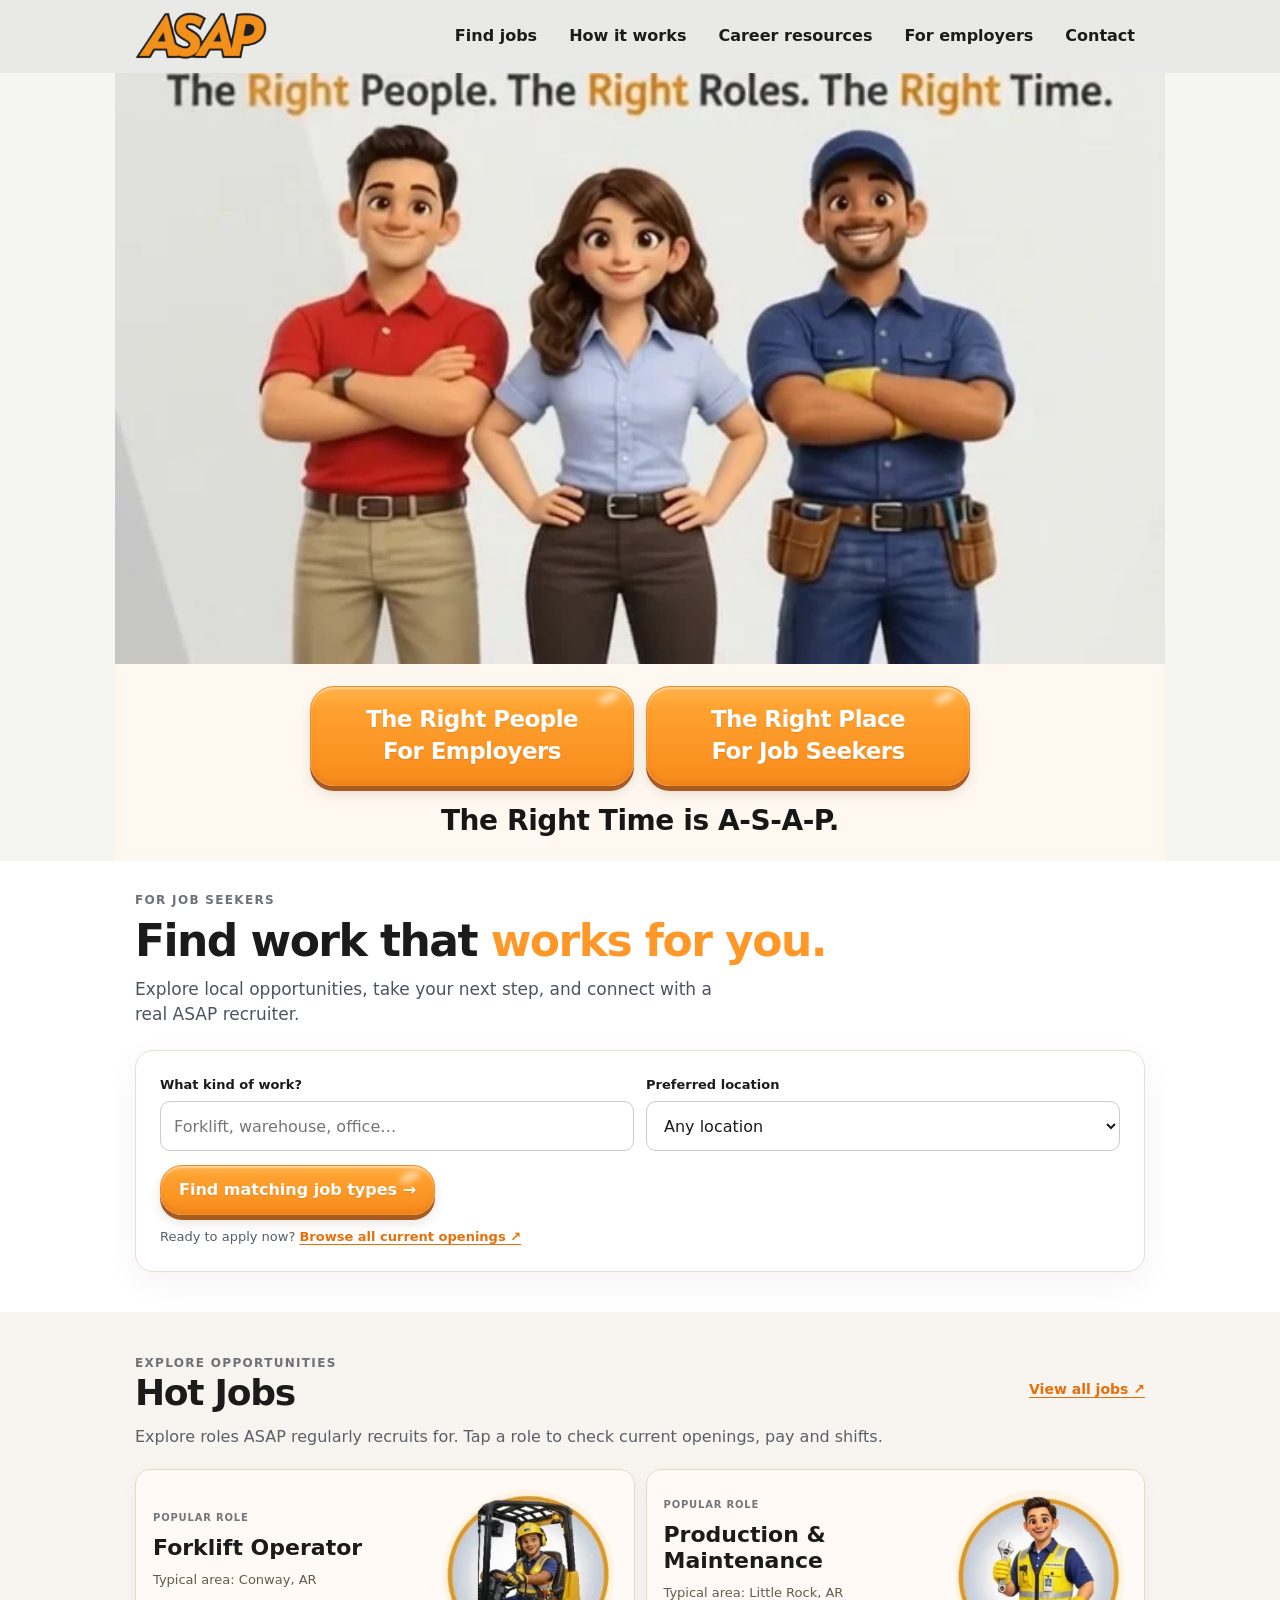
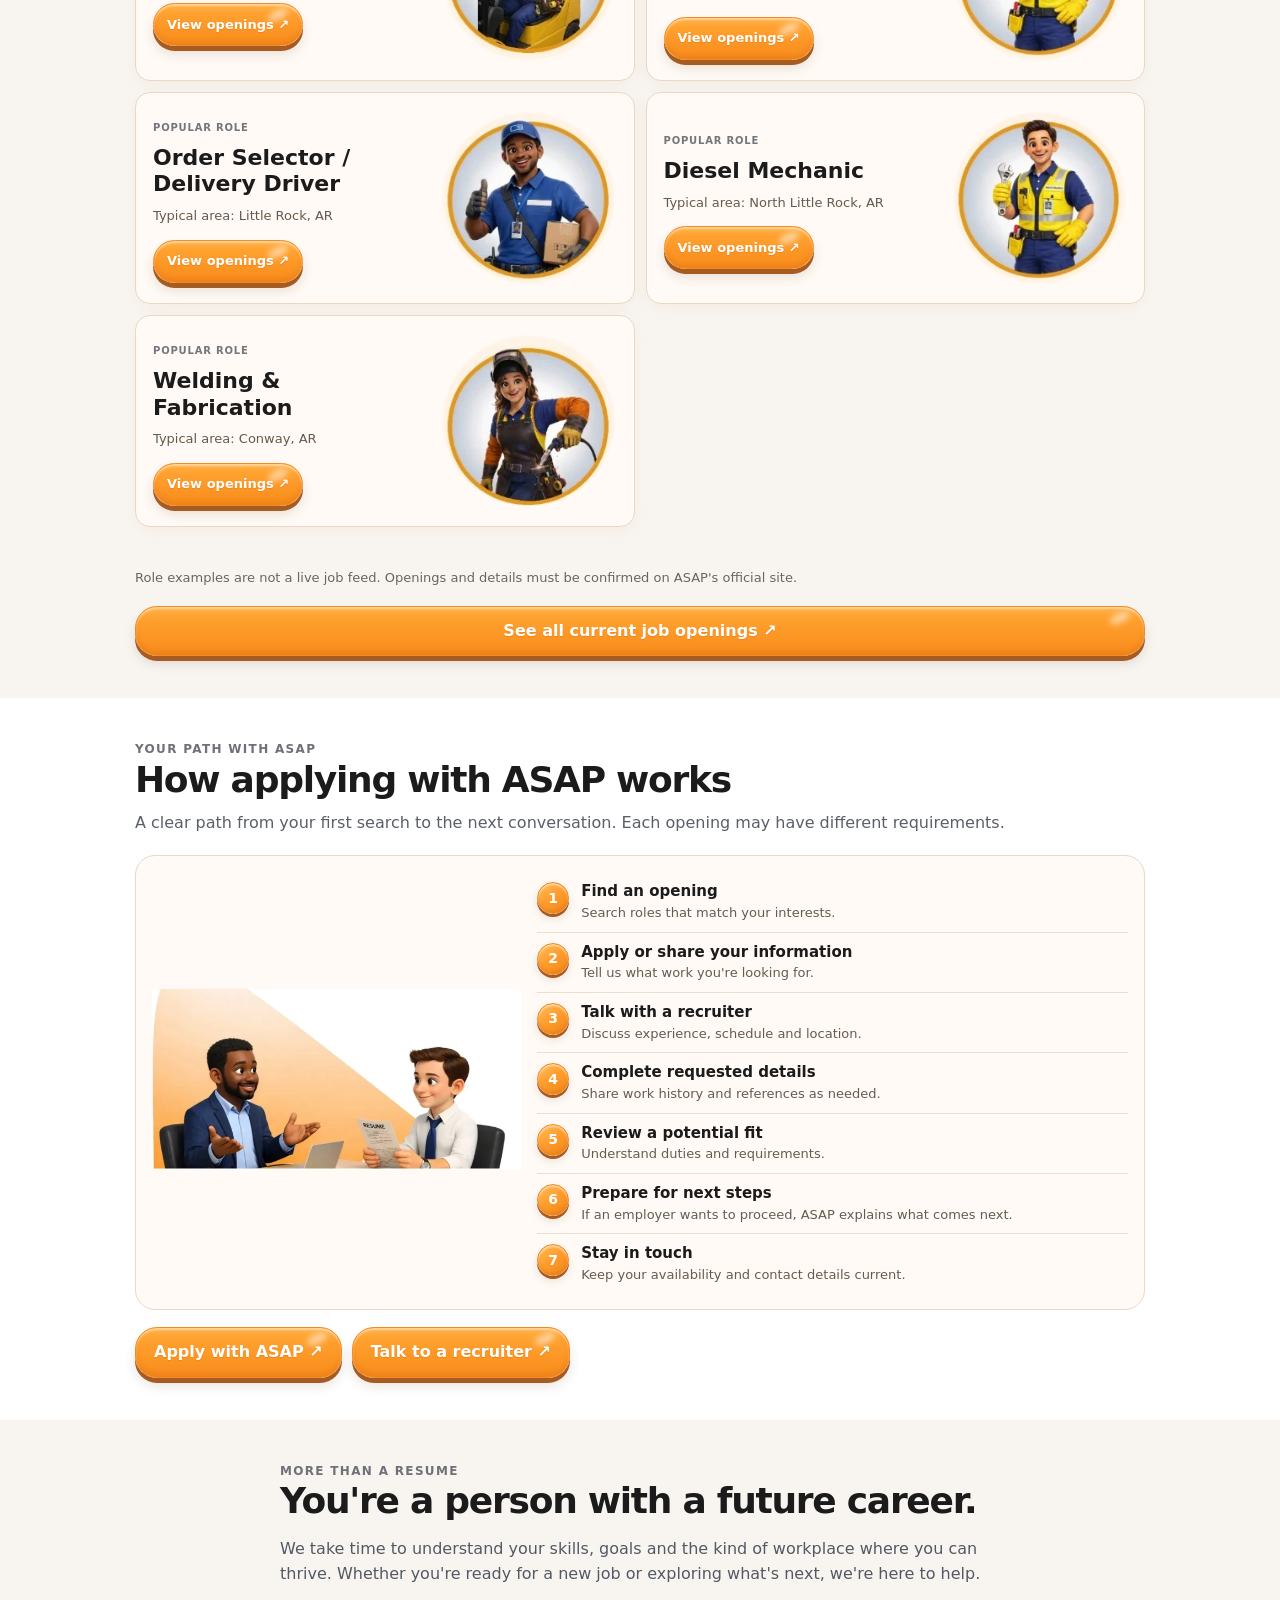
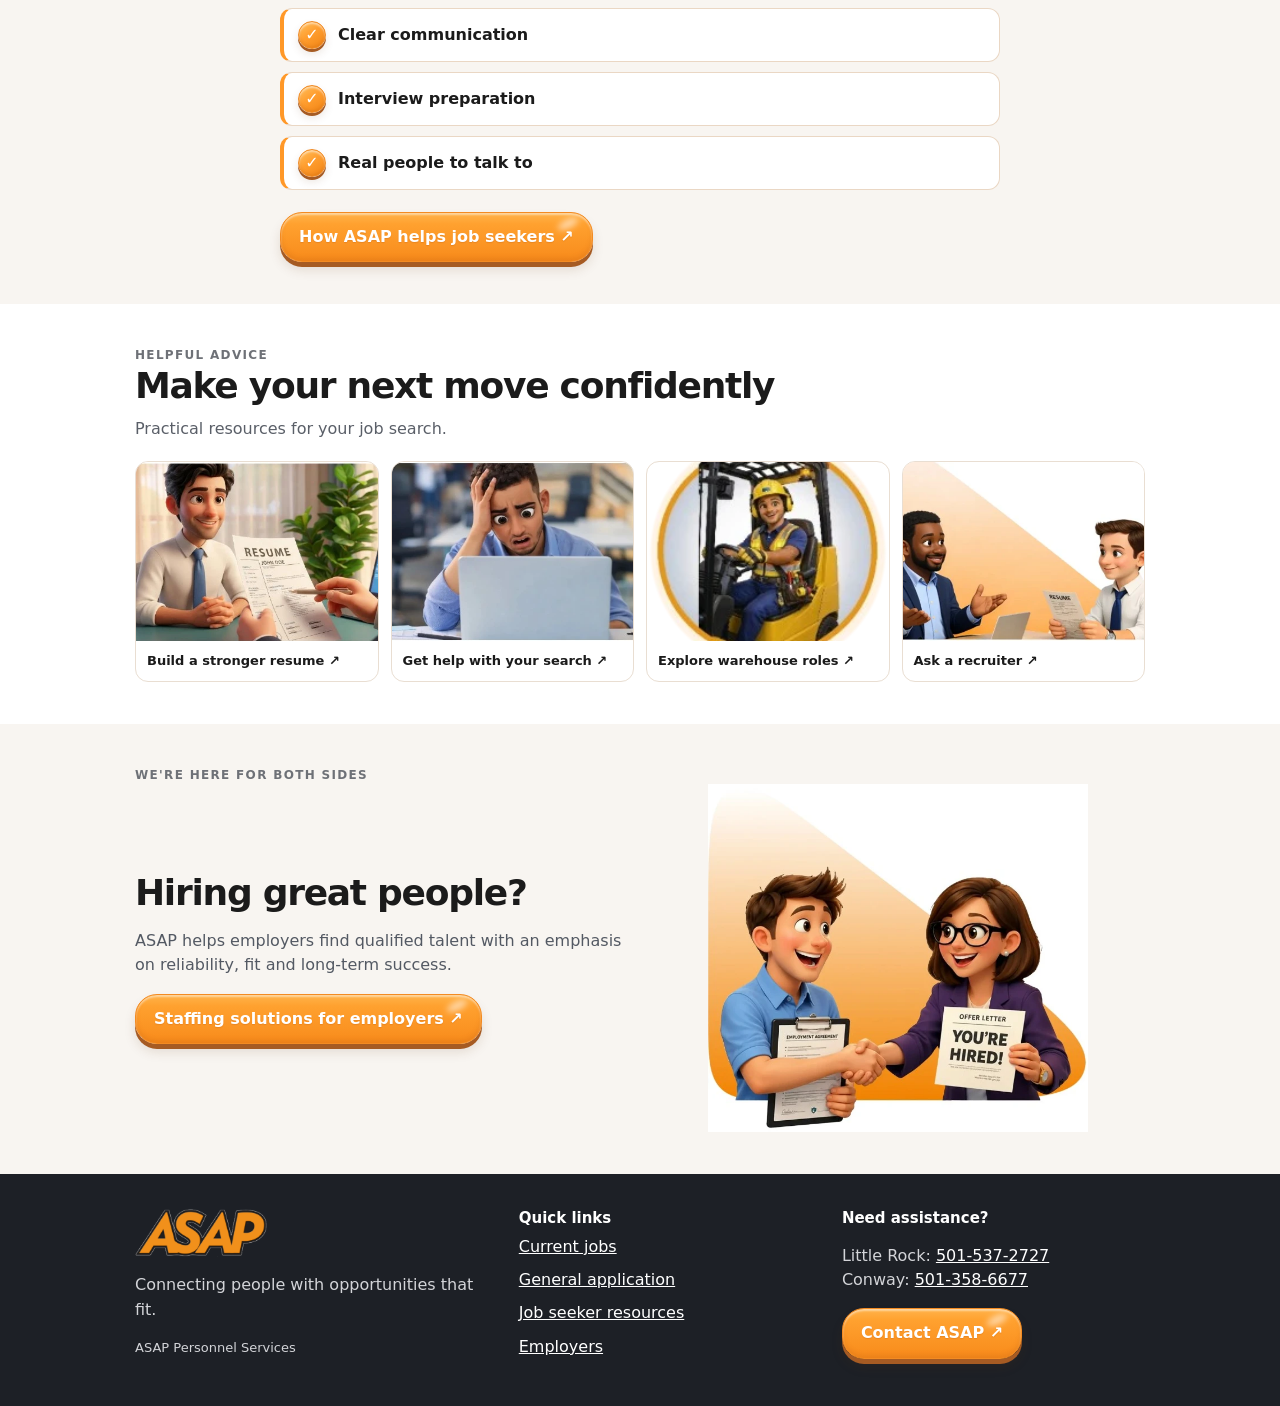
==== index.html @ 3e78fa55 "Add files via upload" ====
<!DOCTYPE html>
<html lang="en"><head><meta charset="utf-8"/><meta content="width=device-width,initial-scale=1" name="viewport"/><meta content="#ffffff" name="theme-color"/><meta content="Find opportunities with ASAP Personnel. Browse openings, apply, or speak with a local recruiter." name="description"/><title>Find Work That Works for You | ASAP Personnel</title><style>
:root{--ink:#151a25;--orange:#ed791a;--soft:#f6f6f5;--line:#e5e5e5}*{box-sizing:border-box}html{scroll-behavior:smooth}body{margin:0;color:var(--ink);font:16px/1.52 system-ui,-apple-system,Segoe UI,Arial,sans-serif;background:white}a{color:inherit}button,input,select{font:inherit}button,a{touch-action:manipulation}button:focus-visible,a:focus-visible,input:focus-visible,select:focus-visible{outline:3px solid var(--orange);outline-offset:3px}.shell{max-width:1050px;margin:auto;padding:0 20px}.top{background:#fff;position:sticky;top:0;z-index:30;border-bottom:1px solid var(--line);box-shadow:0 2px 10px #00000009}.toprow{height:72px;display:flex;align-items:center;justify-content:space-between}.logo{width:132px;height:auto;display:block}.menu-btn{border:0;background:transparent;width:48px;height:48px;border-radius:12px;font-size:29px;cursor:pointer}.nav{display:none;padding:8px 0 18px}.nav.open{display:grid;gap:3px}.nav a{padding:13px 10px;text-decoration:none;font-weight:650;border-radius:8px}.nav a:hover{background:var(--soft)}.hero{background:#f5f5f4}.hero-media{max-width:1050px;margin:auto}.hero video{width:100%;height:auto;display:block;aspect-ratio:16/9;object-fit:cover;background:#eee}.hero-caption{padding:15px 20px 21px;max-width:1050px;margin:auto;display:flex;align-items:center;justify-content:space-between;gap:12px}.eyebrow{font-size:12px;letter-spacing:.11em;font-weight:800;color:#a04c0a;text-transform:uppercase}.hero-caption p{margin:0;font-weight:700;font-size:15px}.employer-link{font-size:13px;font-weight:750;white-space:nowrap;text-decoration:none;color:#a34d09}.search-zone{padding:30px 0 40px}.search-zone h1{font-size:clamp(30px,5.7vw,48px);line-height:1.1;letter-spacing:-.04em;margin:7px 0 10px}.lead{font-size:17px;color:#4d5360;margin:0 0 22px;max-width:600px}.search-card{border:1px solid var(--line);border-radius:18px;padding:17px;box-shadow:0 10px 35px #1010100d;background:white}.field-grid{display:grid;gap:12px}.field label{font-weight:750;display:block;font-size:13px;margin-bottom:6px}.field input,.field select{width:100%;height:50px;border:1px solid #c8cbd0;border-radius:10px;padding:0 13px;background:#fff;color:var(--ink)}.btn{min-height:49px;border-radius:12px;display:inline-flex;justify-content:center;align-items:center;gap:8px;padding:12px 18px;text-decoration:none;font-weight:800;text-align:center;border:0;cursor:pointer}.primary{background:#181818;color:white}.primary:hover{background:#343434}.orange{background:var(--orange);color:#151515}.secondary{border:1px solid #bfc0c3;background:white}.full{width:100%}.search-card .btn{margin-top:14px}.help{font-size:13px;color:#565b64;margin:12px 0 0}.help a{color:#a54b08;font-weight:750}.section{padding:42px 0}.muted{background:var(--soft)}h2{font-size:clamp(26px,4.7vw,36px);line-height:1.15;letter-spacing:-.035em;margin:0 0 11px}h3{font-size:19px;line-height:1.25;margin:0 0 7px}.sub{color:#5a5f68;margin:0 0 20px}.heading-row{display:flex;align-items:end;justify-content:space-between;gap:15px}.heading-row .link{font-weight:750;color:#a54b08;font-size:14px;text-align:right}.jobs{display:grid;gap:11px}.job-card{border:1px solid #e4e4e4;border-radius:15px;background:white;padding:18px;display:grid;gap:12px}.job-card p{margin:0;color:#575c64;font-size:14px}.job-card .btn{justify-self:start;min-height:42px;padding:9px 16px;font-size:14px}.job-card .tag{font-size:11px;text-transform:uppercase;letter-spacing:.06em;color:#a04d0a;font-weight:800}.notice{margin:14px 0 0;font-size:13px;color:#666}.step-grid{display:grid;gap:12px}.step{padding:20px;border:1px solid #e9e9e9;border-radius:16px;background:white}.num{display:grid;place-items:center;width:35px;height:35px;background:#fff0e3;color:#9c4500;font-weight:850;border-radius:50%;margin-bottom:14px}.step p{margin:0;color:#565b64}.split{display:grid;gap:20px;align-items:center}.split img{width:100%;max-width:380px;display:block;margin:auto}.split p{color:#535963}.pill-row{display:flex;flex-wrap:wrap;gap:9px;margin:17px 0 22px}.pill{background:#fff1e6;border-radius:30px;padding:8px 13px;font-size:13px;font-weight:750}.action-row{display:grid;gap:10px}.resource-grid{display:grid;grid-template-columns:1fr 1fr;gap:12px}.resource{background:white;border:1px solid var(--line);border-radius:13px;overflow:hidden;text-decoration:none}.resource img{display:block;width:100%;aspect-ratio:1.35;object-fit:cover}.resource strong{display:block;padding:11px;font-size:13px;line-height:1.35}.testimonial{background:#fff;border:1px solid var(--line);border-radius:16px;padding:22px}.testimonial p{margin:8px 0;color:#42464e}.stars{color:#dd8118;letter-spacing:3px}.footer{background:#1d2026;color:white;padding:35px 0}.footer .logo{background:white;padding:5px;border-radius:4px}.footer p{color:#d3d4d8}.footer-grid{display:grid;gap:20px}.footer a{color:#fff}.footer h3{font-size:15px}.footer-links{display:grid;gap:9px}.small{font-size:13px}.skip{position:absolute;left:-999px}.skip:focus{left:10px;top:10px;z-index:99;background:#fff;padding:10px}.status{font-size:13px;color:#555;min-height:18px;margin:9px 0 0}@media(min-width:680px){.nav{display:flex!important;gap:12px;padding:0}.menu-btn{display:none}.field-grid{grid-template-columns:1fr 1fr}.jobs{grid-template-columns:repeat(2,1fr)}.step-grid{grid-template-columns:repeat(3,1fr)}.split{grid-template-columns:1fr 1fr}.action-row{display:flex}.resource-grid{grid-template-columns:repeat(4,1fr)}.footer-grid{grid-template-columns:1.2fr 1fr 1fr}.search-card{padding:24px}.search-card .btn{width:auto}.hero-caption{padding:16px 20px}}
@media(prefers-reduced-motion:reduce){html{scroll-behavior:auto}}


/* ASAP mobile brand refinement */
:root{--ink:#1b1b1b;--orange:#ef7c16;--soft:#f8f5f1;--line:#e9ded2;--cream:#fff8f0;--brown:#e56c09}
body{color:var(--ink);background:#fff}
.eyebrow,.tag{color:var(--brown)!important}
.section.muted{background:#f8f5f1}.search-zone{background:#fff}
.btn.primary,.btn.orange{background:var(--orange);color:#fff;border:2px solid var(--orange);box-shadow:0 3px 0 #a54e0a26}
.btn.primary:hover,.btn.orange:hover{background:#d96706;border-color:#d96706}
.btn.outline{background:#fff;color:var(--brown);border:2px solid var(--orange)}
.btn.secondary{border:2px solid var(--orange);background:#fff;color:var(--brown)}
.hero-caption{gap:16px;padding-top:15px;padding-bottom:17px;background:#fff8f0}
.hero-caption p{font-size:clamp(15px,3.8vw,19px);line-height:1.35;max-width:52%}
.employer-cta{font-size:14px;min-height:48px;padding:10px 16px;white-space:normal;max-width:49%;border-radius:12px}
.job-card{display:grid;grid-template-columns:minmax(0,1fr) 120px;align-items:center;gap:14px;padding:17px;border-color:#ead8c6;background:#fffaf5;box-shadow:0 4px 16px #b86a1510}
.job-content{min-width:0}.job-card h3{font-size:clamp(17px,4.6vw,22px);line-height:1.2;margin:7px 0 8px}.job-card p{font-size:13px;color:#66594d}
.job-art{width:120px;height:130px;object-fit:contain;align-self:center;border-radius:12px;background:#fff0e2}
.job-card .job-cta{margin-top:14px;min-height:43px;padding:9px 13px;font-size:13px;max-width:100%}
.job-card .tag{font-size:10px;letter-spacing:.08em}
.pill-row{display:grid;grid-template-columns:1fr;gap:10px;margin:22px 0}
.benefit{display:flex;align-items:center;gap:12px;font-weight:750;padding:12px 14px;background:#fff;border:1px solid #ead7c4;border-left:4px solid var(--orange);border-radius:12px}
.benefit-icon{display:grid;place-items:center;width:28px;height:28px;flex:0 0 28px;border-radius:50%;background:var(--orange);color:white;font-size:16px}
.process-section{background:#fff}.journey{display:grid;gap:16px;align-items:center;padding:16px;border:1px solid #ead8c5;border-radius:20px;background:#fffaf5}
.journey-figure{display:none}.journey-figure img{width:100%;max-height:300px;object-fit:contain}
.journey-list{list-style:none;margin:0;padding:0;counter-reset:step;display:grid;gap:0}
.journey-list li{counter-increment:step;display:grid;grid-template-columns:34px minmax(0,1fr);column-gap:10px;padding:10px 0;border-bottom:1px solid #eaded0}
.journey-list li:last-child{border:0}
.journey-list li:before{content:counter(step);display:grid;place-items:center;grid-row:1 / span 2;width:30px;height:30px;border-radius:50%;background:var(--orange);color:#fff;font-size:14px;font-weight:800}
.journey-list strong{font-size:15px;line-height:1.25}.journey-list span{font-size:13px;line-height:1.35;color:#665b50;margin-top:3px}
.process-actions{margin-top:17px}
@media(min-width:680px){.journey{grid-template-columns:1fr 1.6fr}.journey-figure{display:block}.jobs{grid-template-columns:repeat(2,minmax(0,1fr))}}
@media(max-width:380px){.job-card{grid-template-columns:minmax(0,1fr) 96px;padding:13px;gap:9px}.job-art{width:96px;height:115px}.job-card .job-cta{padding:9px 8px;font-size:12px}.hero-caption p{font-size:14px}.employer-cta{font-size:12px;padding:8px 10px}}

/* October mobile refinements */
:root{--video-grey:#e9e9e7;--eyebrow-grey:#6e7177}
.top{background:var(--video-grey);border-bottom-color:var(--video-grey);box-shadow:none}
.toprow{background:var(--video-grey)}
.top .logo{width:132px;max-height:54px;object-fit:contain}
.eyebrow,.tag,.job-card .tag{color:var(--eyebrow-grey)!important}
.search-zone h1{font-size:clamp(28px,7vw,44px);letter-spacing:-.035em;line-height:1.14;max-width:780px;text-wrap:balance}
.job-card{grid-template-columns:minmax(0,1fr) minmax(118px,38%);background:#fffaf5;overflow:hidden}
.job-art{width:100%;height:auto;aspect-ratio:1;object-fit:contain;background:transparent;border-radius:0;justify-self:center}
.footer .logo{background:transparent;padding:0}
@media(max-width:420px){.search-zone h1{font-size:clamp(27px,7.2vw,32px)}.job-card{grid-template-columns:minmax(0,1fr) 43%;gap:5px;padding:16px 9px 16px 16px}.job-art{width:100%;height:auto}.job-card .job-cta{font-size:12px;padding:9px 10px}}

/* Hot jobs visual and hero refinement, Oct 22 */
:root{--link-orange:#e76f0b}
.hero-caption{padding:17px max(20px,calc((100vw - 1010px)/2));gap:16px;align-items:center;background:#fff8f0}
.hero-caption p{font-size:clamp(16px,4.2vw,20px);line-height:1.35;max-width:none;flex:1;letter-spacing:-.015em}
.hero-caption .employer-cta{flex:0 0 auto;min-width:134px;max-width:none;min-height:52px;white-space:nowrap;font-size:15px;padding:12px 16px;line-height:1.1}
.help a,.heading-row .link{color:var(--link-orange)!important;text-decoration-color:currentColor;text-underline-offset:3px}
.help a:hover,.heading-row .link:hover{color:#bc5100!important}
.heading-row{align-items:center}.heading-row .link{white-space:nowrap}
.job-card .tag{color:#73767b!important}
@media(max-width:390px){.hero-caption p{font-size:15px}.hero-caption .employer-cta{min-width:120px;padding:10px 12px;font-size:14px}}

/* Two audience choices below video; remove redundant decorative image */
.hero-choice{display:block!important;background:#fff8f0;text-align:center;padding:22px 20px 24px!important}
.hero-choice-buttons{display:grid;grid-template-columns:repeat(2,minmax(0,1fr));gap:12px;max-width:660px;margin:0 auto}
.hero-choice-btn{display:flex;flex-direction:column;align-items:center;justify-content:center;gap:3px;min-height:92px;padding:13px 7px;border-radius:15px;background:#ef7c16;color:#fff!important;text-decoration:none;font-weight:800;font-size:clamp(15px,4.1vw,23px);line-height:1.25;letter-spacing:-.025em;box-shadow:0 4px 0 #bf580b35;transition:background .15s}
.hero-choice-btn:hover,.hero-choice-btn:focus-visible{background:#d96706}
.hero-choice-btn:focus-visible{outline:3px solid #222;outline-offset:3px}
.hero-choice-tagline{max-width:none!important;margin:18px 0 0!important;font-size:clamp(19px,5.2vw,28px)!important;font-weight:800!important;color:#171717;line-height:1.2!important;letter-spacing:-.03em}
.section.muted .split:has(.pill-row){display:block;max-width:760px}
@media(max-width:360px){.hero-choice{padding:18px 12px 21px!important}.hero-choice-buttons{gap:9px}.hero-choice-btn{font-size:14px;min-height:82px}}

/* Orange glossy 3D design system from approved visual reference */
:root{--orange:#ff9828;--gloss-top:#ffb34a;--gloss-bottom:#f88b1b;--orange-shadow:#a95312}
.btn.primary,.btn.orange,.hero-choice-btn,.btn.secondary,.btn.outline{background:linear-gradient(180deg,var(--gloss-top) 0%,#ffa12f 23%,var(--gloss-bottom) 100%)!important;color:#fff!important;border:1px solid #f38b22!important;border-radius:22px!important;box-shadow:inset 0 2px 2px #ffffff7a,inset 0 -3px 5px #a54a1029,0 5px 0 #a65b23,0 8px 12px #65370c22!important;text-shadow:0 1px 1px #8e3e132b;position:relative;overflow:hidden}
.btn.primary::before,.btn.orange::before,.hero-choice-btn::before,.btn.secondary::before,.btn.outline::before{content:"";position:absolute;top:7px;right:13px;width:22px;height:8px;border-radius:50%;background:#fff9;filter:blur(3px);transform:rotate(-25deg);pointer-events:none}
.btn.primary:hover,.btn.orange:hover,.hero-choice-btn:hover,.btn.secondary:hover,.btn.outline:hover{filter:brightness(1.04)}
.btn.primary:active,.btn.orange:active,.hero-choice-btn:active,.btn.secondary:active,.btn.outline:active{transform:translateY(3px);box-shadow:inset 0 2px 2px #ffffff7a,inset 0 -3px 5px #a54a1029,0 2px 0 #a65b23!important}
.hero-choice-btn{border-radius:24px!important;min-height:100px}
.num,.benefit-icon,.journey-list li::before{background:linear-gradient(145deg,#ffc05e 0%,#ff9e2f 45%,#f18414 100%)!important;color:#fff!important;border:1px solid #ef8a24;box-shadow:inset 0 2px 2px #fff8,inset 0 -2px 3px #9a450026,0 3px 0 #a65b23,0 5px 8px #65370c20!important;border-radius:50%!important}
.hero video{aspect-ratio:4/5;object-fit:contain;background:#e9e9e7}
@media(min-width:680px){.hero video{max-height:720px;aspect-ratio:auto;object-fit:contain}}
@media(prefers-reduced-motion:reduce){.hero video{animation:none}}
</style></head><body><a class="skip" href="#search">Skip to job search</a><header class="top"><div class="shell toprow"><a aria-label="ASAP home" href="#top"><img alt="ASAP" class="logo" src="assets/asap-logo-transparent.png"/></a><button aria-controls="nav" aria-expanded="false" aria-label="Open menu" class="menu-btn" id="menu">☰</button><nav aria-label="Main navigation" class="nav" id="nav"><a href="#search">Find jobs</a><a href="#how">How it works</a><a href="#resources">Career resources</a><a href="https://asapworksforme.com/for-employers/">For employers</a><a href="https://asapworksforme.com/contact-us/">Contact</a></nav></div></header><main id="top"><section aria-label="ASAP introduction" class="hero"><div class="hero-media"><video aria-label="ASAP introduction video" autoplay="" id="heroVideo" muted="" playsinline="" poster="assets/asap-hero-final.webp" preload="metadata"><source src="assets/asap-hero.mp4" type="video/mp4"/></video></div><div class="hero-caption hero-choice"><div class="hero-choice-buttons"><a class="hero-choice-btn" href="https://asapworksforme.com/for-employers/"><span>The Right People</span><span>For Employers</span></a><a class="hero-choice-btn" href="#search"><span>The Right Place</span><span>For Job Seekers</span></a></div><p class="hero-choice-tagline">The Right Time is A-S-A-P.</p></div></section><section class="search-zone" id="search"><div class="shell"><div class="eyebrow">For job seekers</div><h1>Find work that <span style="color:var(--orange)">works for you.</span></h1><p class="lead">Explore local opportunities, take your next step, and connect with a real ASAP recruiter.</p><form class="search-card" id="jobForm"><div class="field-grid"><div class="field"><label for="keyword">What kind of work?</label><input autocomplete="off" id="keyword" name="keyword" placeholder="Forklift, warehouse, office…"/></div><div class="field"><label for="location">Preferred location</label><select id="location" name="location"><option value="">Any location</option><option value="Conway">Conway</option><option value="Little Rock">Little Rock</option><option value="North Little Rock">North Little Rock</option></select></div></div><button class="btn primary full" type="submit">Find matching job types →</button><p class="help">Ready to apply now? <a href="https://asapworksforme.com/job-openings/">Browse all current openings ↗</a></p></form></div></section><section class="section muted" id="jobs"><div class="shell"><div class="heading-row"><div><div class="eyebrow">Explore opportunities</div><h2>Hot Jobs</h2></div><a class="link" href="https://asapworksforme.com/job-openings/">View all jobs ↗</a></div><p class="sub">Explore roles ASAP regularly recruits for. Tap a role to check current openings, pay and shifts.</p><div class="jobs" id="jobList"></div><p aria-live="polite" class="status" id="filterStatus" role="status"></p><p class="notice">Role examples are not a live job feed. Openings and details must be confirmed on ASAP's official site.</p><a class="btn primary full" href="https://asapworksforme.com/job-openings/" style="margin-top:18px">See all current job openings ↗</a></div></section><section class="section process-section" id="how"><div class="shell"><div class="eyebrow">Your path with ASAP</div><h2>How applying with ASAP works</h2><p class="sub">A clear path from your first search to the next conversation. Each opening may have different requirements.</p><div aria-label="Candidate journey" class="journey" role="group"><div class="journey-figure"><img alt="Friendly recruiter helping a job seeker" loading="lazy" src="assets/career.webp"/></div><ol class="journey-list"><li><strong>Find an opening</strong><span>Search roles that match your interests.</span></li><li><strong>Apply or share your information</strong><span>Tell us what work you're looking for.</span></li><li><strong>Talk with a recruiter</strong><span>Discuss experience, schedule and location.</span></li><li><strong>Complete requested details</strong><span>Share work history and references as needed.</span></li><li><strong>Review a potential fit</strong><span>Understand duties and requirements.</span></li><li><strong>Prepare for next steps</strong><span>If an employer wants to proceed, ASAP explains what comes next.</span></li><li><strong>Stay in touch</strong><span>Keep your availability and contact details current.</span></li></ol></div><div class="action-row process-actions"><a class="btn primary" href="https://asapworksforme.com/general-application/">Apply with ASAP ↗</a><a class="btn outline" href="https://asapworksforme.com/contact-us/">Talk to a recruiter ↗</a></div></div></section><section class="section muted"><div class="shell split"><div><div class="eyebrow">More than a resume</div><h2>You're a person with a future career.</h2><p>We take time to understand your skills, goals and the kind of workplace where you can thrive. Whether you're ready for a new job or exploring what's next, we're here to help.</p><div class="pill-row"><div class="benefit"><span aria-hidden="true" class="benefit-icon">✓</span><span>Clear communication</span></div><div class="benefit"><span aria-hidden="true" class="benefit-icon">✓</span><span>Interview preparation</span></div><div class="benefit"><span aria-hidden="true" class="benefit-icon">✓</span><span>Real people to talk to</span></div></div><a class="btn primary" href="https://asapworksforme.com/job-seekers/">How ASAP helps job seekers ↗</a></div></div></section><section class="section" id="resources"><div class="shell"><div class="eyebrow">Helpful advice</div><h2>Make your next move confidently</h2><p class="sub">Practical resources for your job search.</p><div class="resource-grid"><a class="resource" href="https://asapworksforme.com/blog/best-resume-format-in-2026-how-to-write-a-job-winning-resume-that-gets-interviews/"><img alt="Resume review" loading="lazy" src="assets/resume.webp"/><strong>Build a stronger resume ↗</strong></a><a class="resource" href="https://asapworksforme.com/job-seekers/"><img alt="Job seeker using a laptop" loading="lazy" src="assets/hard-times.webp"/><strong>Get help with your search ↗</strong></a><a class="resource" href="https://asapworksforme.com/job-openings/"><img alt="Warehouse worker" loading="lazy" src="assets/hot-forklift-large.png"/><strong>Explore warehouse roles ↗</strong></a><a class="resource" href="https://asapworksforme.com/contact-us/"><img alt="Career conversation" loading="lazy" src="assets/career.webp"/><strong>Ask a recruiter ↗</strong></a></div></div></section><section class="section muted"><div class="shell"><div class="eyebrow">We're here for both sides</div><div class="split"><div><h2>Hiring great people?</h2><p>ASAP helps employers find qualified talent with an emphasis on reliability, fit and long-term success.</p><a class="btn primary" href="https://asapworksforme.com/for-employers/">Staffing solutions for employers ↗</a></div><img alt="Illustration of a successful hiring partnership" loading="lazy" src="assets/partner.webp"/></div></div></section></main><footer class="footer"><div class="shell footer-grid"><div><img alt="ASAP" class="logo" src="assets/asap-logo-transparent.png"/><p>Connecting people with opportunities that fit.</p><p class="small">ASAP Personnel Services</p></div><div><h3>Quick links</h3><div class="footer-links"><a href="https://asapworksforme.com/job-openings/">Current jobs</a><a href="https://asapworksforme.com/general-application/">General application</a><a href="https://asapworksforme.com/job-seekers/">Job seeker resources</a><a href="https://asapworksforme.com/for-employers/">Employers</a></div></div><div><h3>Need assistance?</h3><p>Little Rock: <a href="tel:+15015372727">501-537-2727</a><br/>Conway: <a href="tel:+15013586677">501-358-6677</a></p><a class="btn orange" href="https://asapworksforme.com/contact-us/">Contact ASAP ↗</a></div></div></footer><script>
const menu=document.getElementById('menu'),nav=document.getElementById('nav');menu.addEventListener('click',()=>{let open=nav.classList.toggle('open');menu.setAttribute('aria-expanded',String(open));menu.setAttribute('aria-label',open?'Close menu':'Open menu');menu.textContent=open?'×':'☰'});nav.querySelectorAll('a').forEach(a=>a.addEventListener('click',()=>{nav.classList.remove('open');menu.setAttribute('aria-expanded','false');menu.textContent='☰'}));
const video=document.getElementById('heroVideo');video.loop=false;video.addEventListener('ended',()=>{video.pause();try{video.currentTime=Math.max(0,video.duration-.025)}catch(e){}});video.addEventListener('error',()=>{video.style.display='none';const im=document.createElement('img');im.src='assets/asap-hero-final.webp';im.alt='ASAP staffing team';im.style.cssText='display:block;width:100%;height:auto';video.parentElement.append(im)});
const roles=[{title:'Forklift Operator',place:'Conway',img:'hot-forklift-large.png',keywords:'warehouse forklift logistics'},{title:'Production & Maintenance',place:'Little Rock',img:'hot-maintenance-large.png',keywords:'manufacturing maintenance production'},{title:'Order Selector / Delivery Driver',place:'Little Rock',img:'hot-delivery-large.png',keywords:'delivery driver warehouse logistics'},{title:'Diesel Mechanic',place:'North Little Rock',img:'hot-maintenance-large.png',keywords:'mechanic automotive maintenance'},{title:'Welding & Fabrication',place:'Conway',img:'hot-welder-large.png',keywords:'welder welding manufacturing'}];const list=document.getElementById('jobList'),status=document.getElementById('filterStatus');function render(){const q=document.getElementById('keyword').value.toLowerCase().trim(),loc=document.getElementById('location').value;const matches=roles.filter(j=>(!q||(j.title+' '+j.keywords).toLowerCase().includes(q))&&(!loc||j.place===loc));list.innerHTML=matches.map(j=>`<article class="job-card"><div class="job-content"><span class="tag">Popular role</span><h3>${j.title}</h3><p>Typical area: ${j.place}, AR</p><a class="btn primary job-cta" href="https://asapworksforme.com/job-openings/" aria-label="Browse current openings for ${j.title}">View openings ↗</a></div><img class="job-art" src="assets/${j.img}" alt="" loading="lazy" width="128" height="128"></article>`).join('');if(!matches.length)list.innerHTML='<div class="job-card"><h3>No matching examples</h3><p>ASAP may have other opportunities. Browse the live openings for the latest roles.</p><a class="btn secondary" href="https://asapworksforme.com/job-openings/">See live openings ↗</a></div>';status.textContent=q||loc?`${matches.length} matching example role type${matches.length===1?'':'s'}. Check the live listings for actual vacancies.`:'';}document.getElementById('jobForm').addEventListener('submit',e=>{e.preventDefault();render();document.getElementById('jobs').scrollIntoView({behavior:'smooth',block:'start'})});render();
</script></body></html>
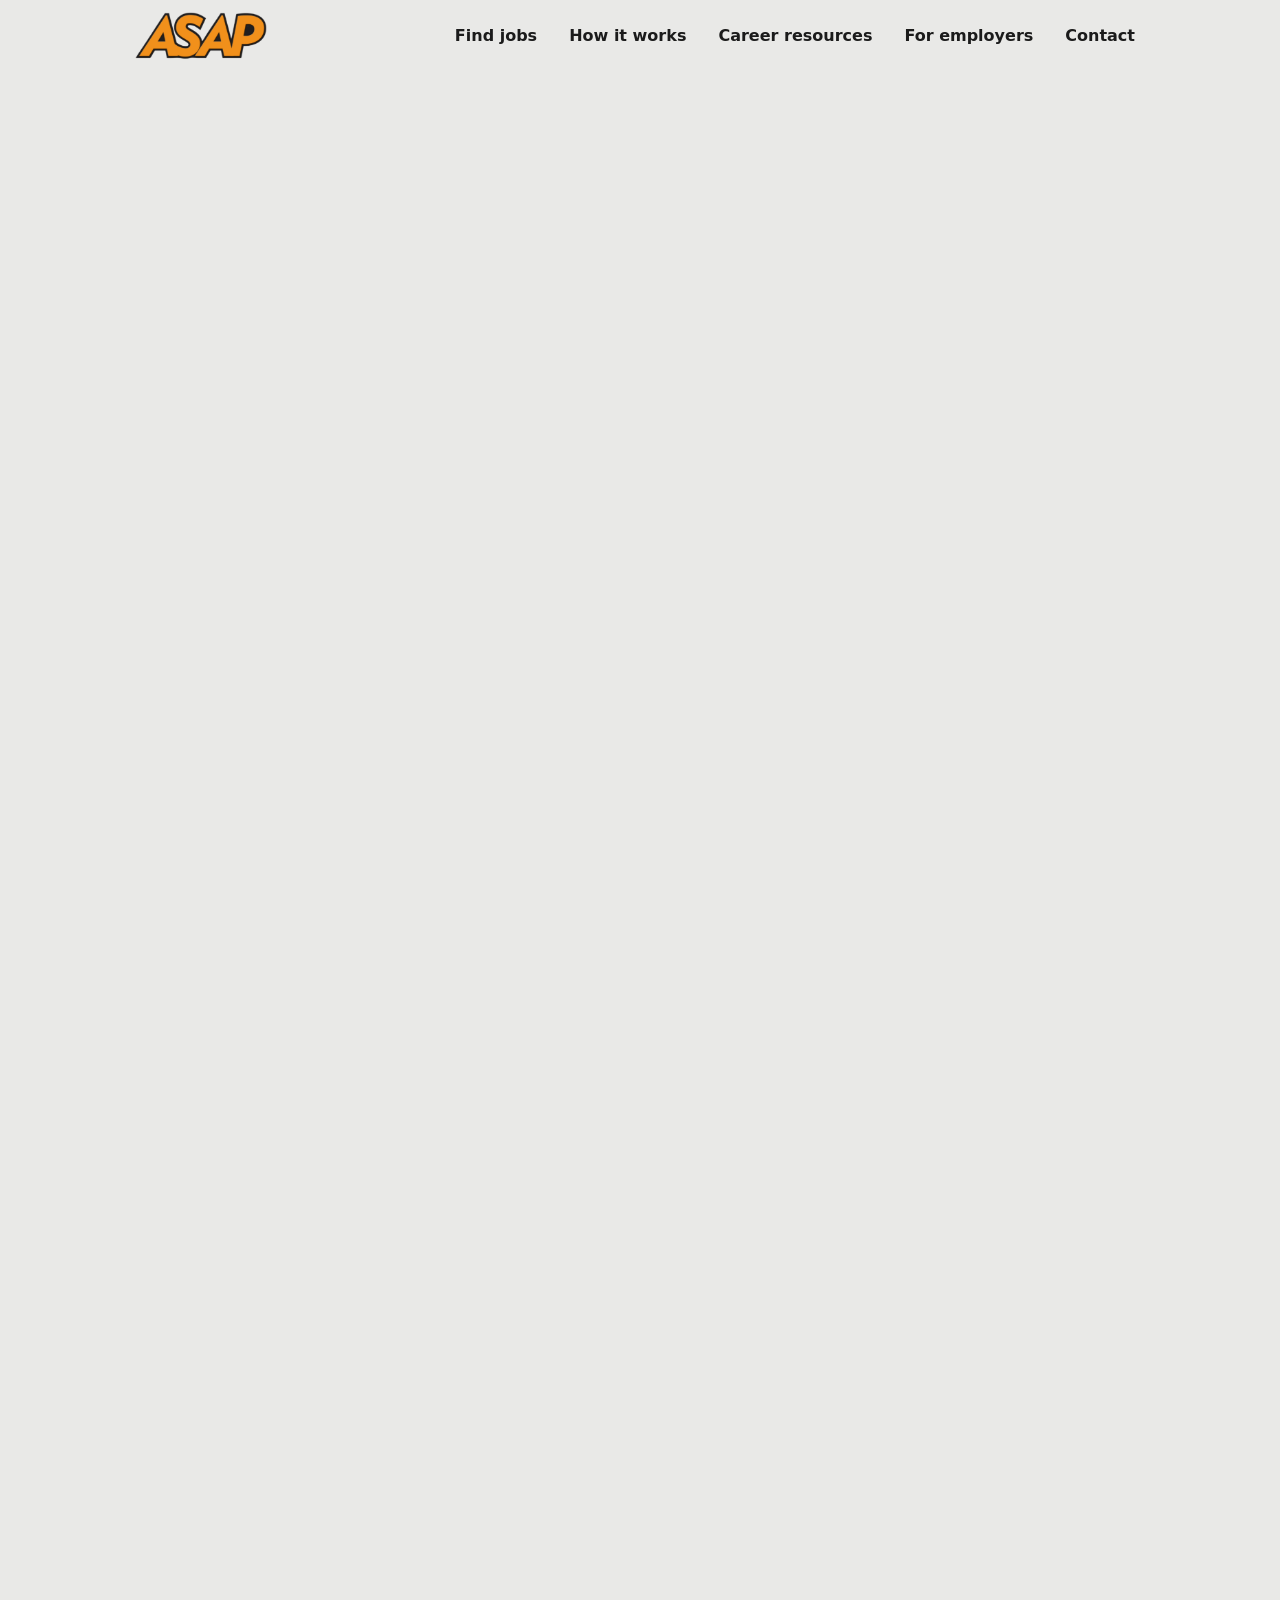
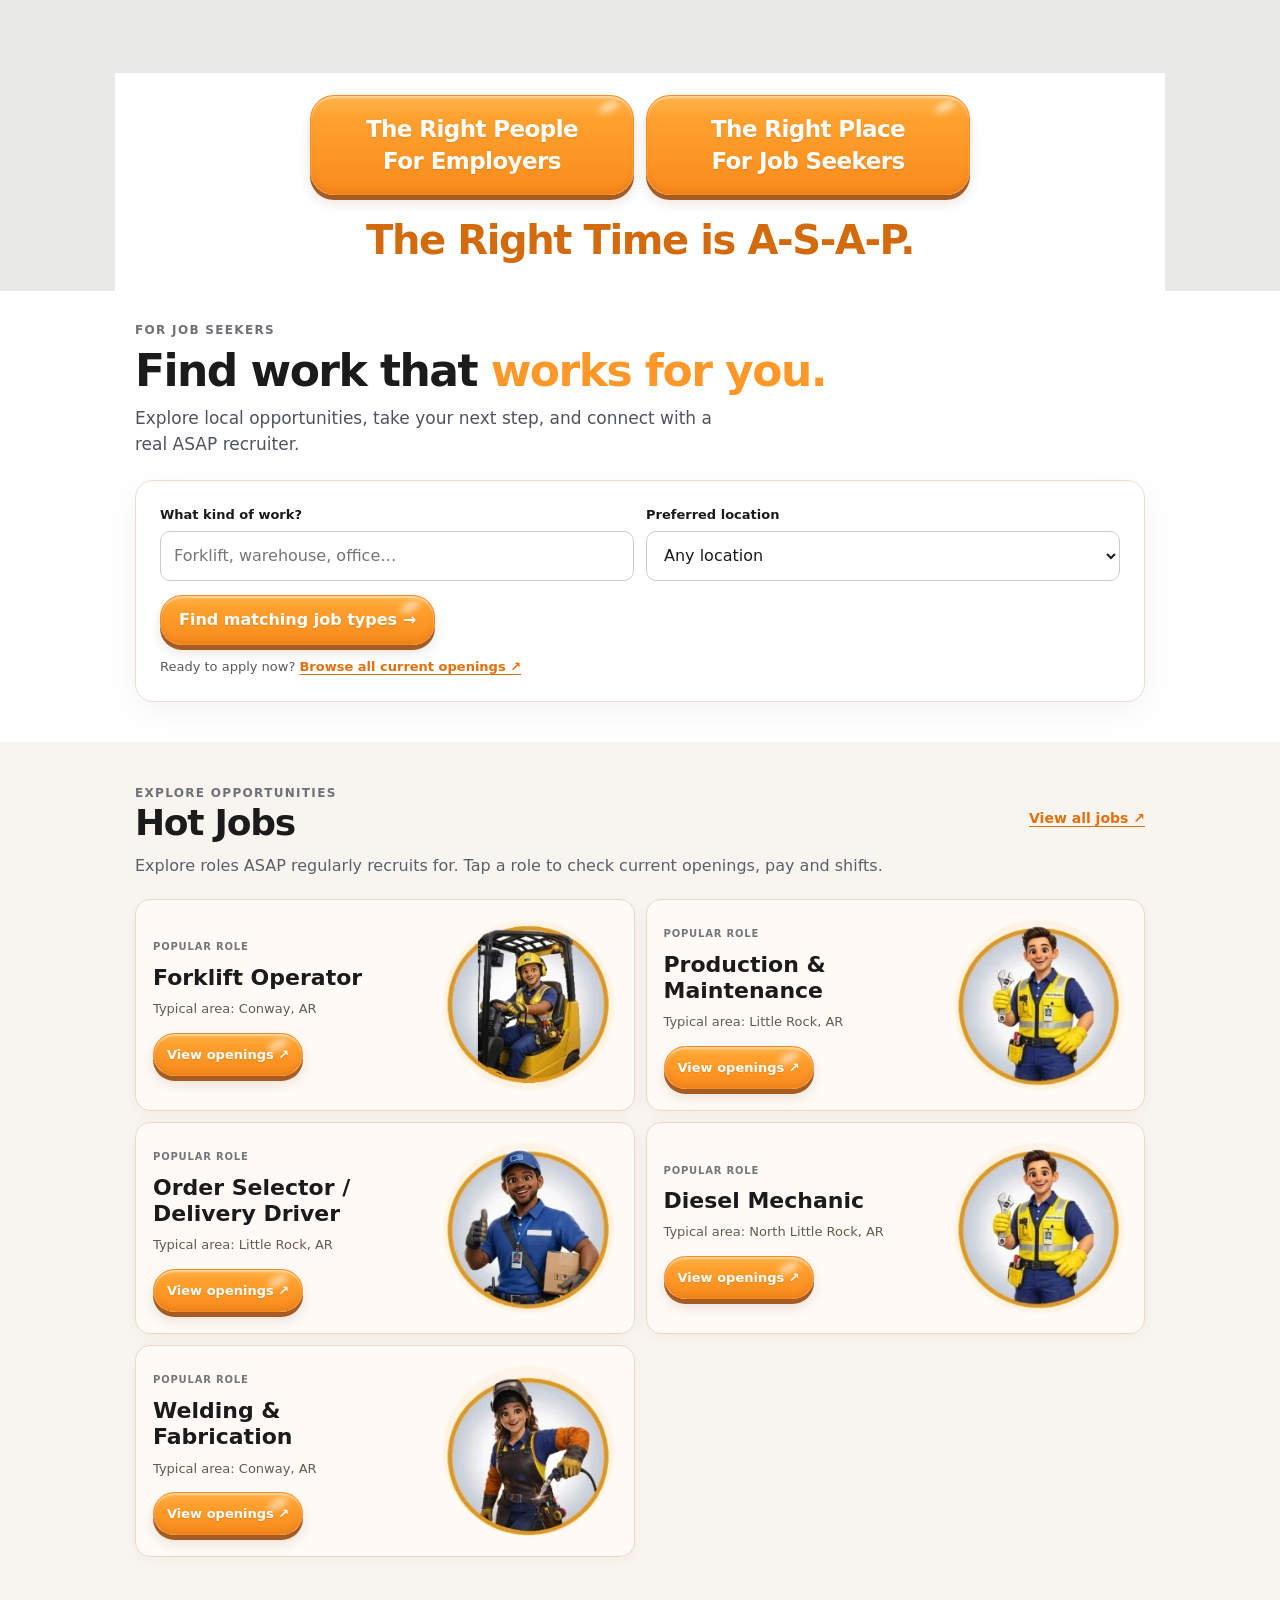
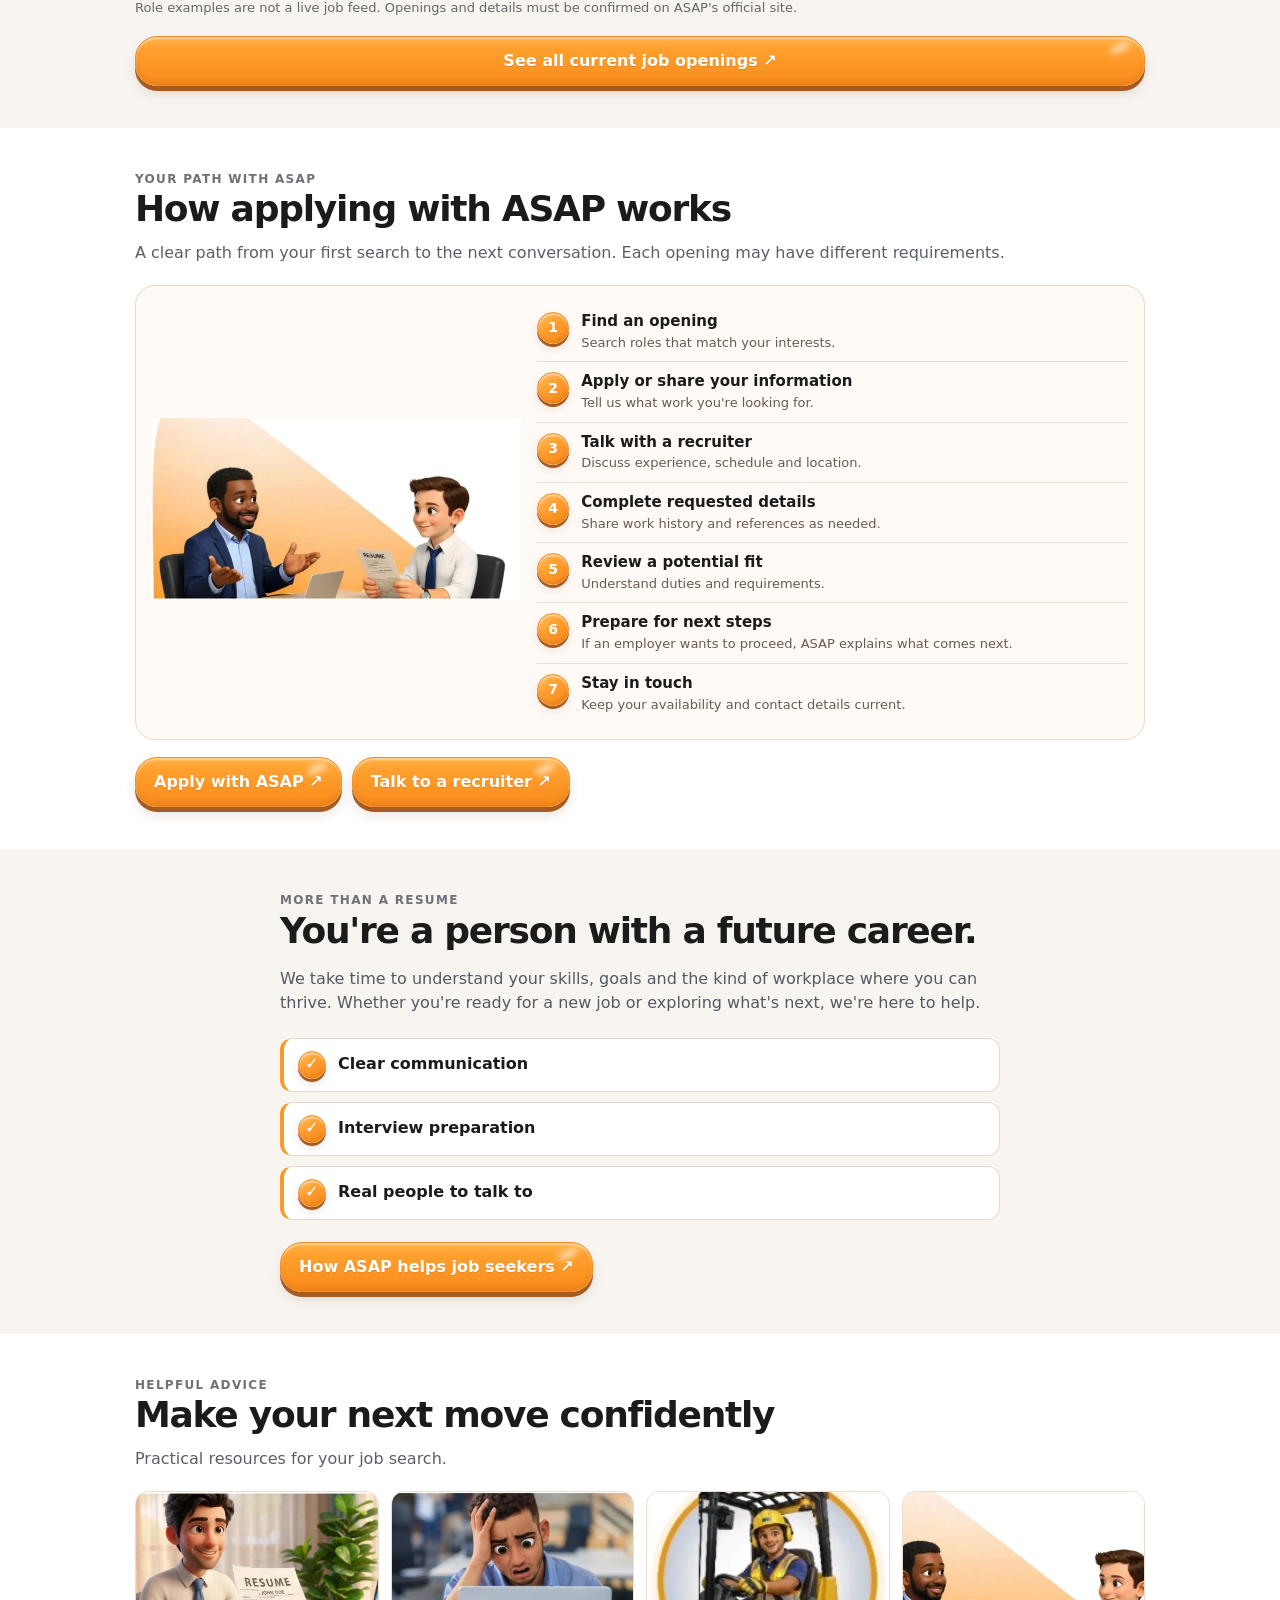
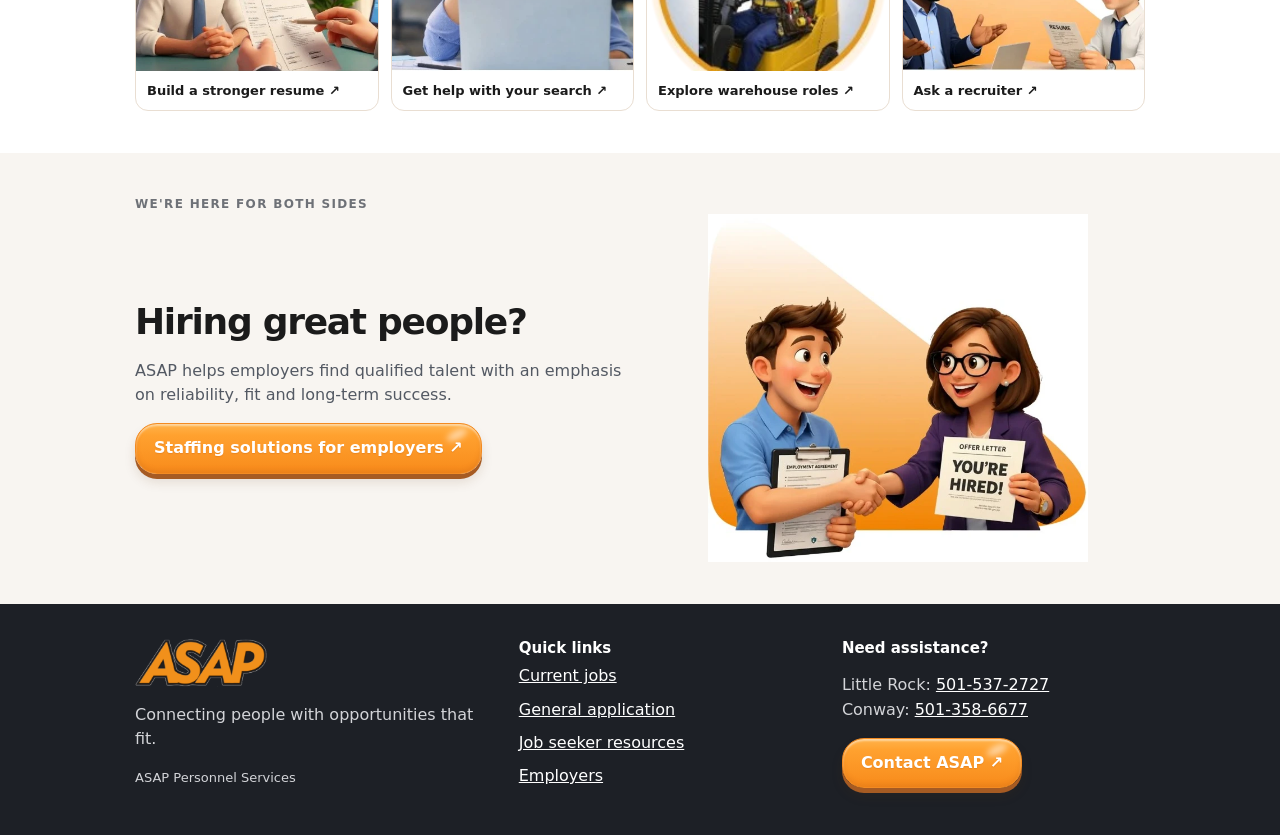
==== commit 5e92929b: "Add files via upload" ====
--- a/index.html
+++ b/index.html
@@ -79,8 +79,16 @@
 .hero video{aspect-ratio:4/5;object-fit:contain;background:#e9e9e7}
 @media(min-width:680px){.hero video{max-height:720px;aspect-ratio:auto;object-fit:contain}}
 @media(prefers-reduced-motion:reduce){.hero video{animation:none}}
-</style></head><body><a class="skip" href="#search">Skip to job search</a><header class="top"><div class="shell toprow"><a aria-label="ASAP home" href="#top"><img alt="ASAP" class="logo" src="assets/asap-logo-transparent.png"/></a><button aria-controls="nav" aria-expanded="false" aria-label="Open menu" class="menu-btn" id="menu">☰</button><nav aria-label="Main navigation" class="nav" id="nav"><a href="#search">Find jobs</a><a href="#how">How it works</a><a href="#resources">Career resources</a><a href="https://asapworksforme.com/for-employers/">For employers</a><a href="https://asapworksforme.com/contact-us/">Contact</a></nav></div></header><main id="top"><section aria-label="ASAP introduction" class="hero"><div class="hero-media"><video aria-label="ASAP introduction video" autoplay="" id="heroVideo" muted="" playsinline="" poster="assets/asap-hero-final.webp" preload="metadata"><source src="assets/asap-hero.mp4" type="video/mp4"/></video></div><div class="hero-caption hero-choice"><div class="hero-choice-buttons"><a class="hero-choice-btn" href="https://asapworksforme.com/for-employers/"><span>The Right People</span><span>For Employers</span></a><a class="hero-choice-btn" href="#search"><span>The Right Place</span><span>For Job Seekers</span></a></div><p class="hero-choice-tagline">The Right Time is A-S-A-P.</p></div></section><section class="search-zone" id="search"><div class="shell"><div class="eyebrow">For job seekers</div><h1>Find work that <span style="color:var(--orange)">works for you.</span></h1><p class="lead">Explore local opportunities, take your next step, and connect with a real ASAP recruiter.</p><form class="search-card" id="jobForm"><div class="field-grid"><div class="field"><label for="keyword">What kind of work?</label><input autocomplete="off" id="keyword" name="keyword" placeholder="Forklift, warehouse, office…"/></div><div class="field"><label for="location">Preferred location</label><select id="location" name="location"><option value="">Any location</option><option value="Conway">Conway</option><option value="Little Rock">Little Rock</option><option value="North Little Rock">North Little Rock</option></select></div></div><button class="btn primary full" type="submit">Find matching job types →</button><p class="help">Ready to apply now? <a href="https://asapworksforme.com/job-openings/">Browse all current openings ↗</a></p></form></div></section><section class="section muted" id="jobs"><div class="shell"><div class="heading-row"><div><div class="eyebrow">Explore opportunities</div><h2>Hot Jobs</h2></div><a class="link" href="https://asapworksforme.com/job-openings/">View all jobs ↗</a></div><p class="sub">Explore roles ASAP regularly recruits for. Tap a role to check current openings, pay and shifts.</p><div class="jobs" id="jobList"></div><p aria-live="polite" class="status" id="filterStatus" role="status"></p><p class="notice">Role examples are not a live job feed. Openings and details must be confirmed on ASAP's official site.</p><a class="btn primary full" href="https://asapworksforme.com/job-openings/" style="margin-top:18px">See all current job openings ↗</a></div></section><section class="section process-section" id="how"><div class="shell"><div class="eyebrow">Your path with ASAP</div><h2>How applying with ASAP works</h2><p class="sub">A clear path from your first search to the next conversation. Each opening may have different requirements.</p><div aria-label="Candidate journey" class="journey" role="group"><div class="journey-figure"><img alt="Friendly recruiter helping a job seeker" loading="lazy" src="assets/career.webp"/></div><ol class="journey-list"><li><strong>Find an opening</strong><span>Search roles that match your interests.</span></li><li><strong>Apply or share your information</strong><span>Tell us what work you're looking for.</span></li><li><strong>Talk with a recruiter</strong><span>Discuss experience, schedule and location.</span></li><li><strong>Complete requested details</strong><span>Share work history and references as needed.</span></li><li><strong>Review a potential fit</strong><span>Understand duties and requirements.</span></li><li><strong>Prepare for next steps</strong><span>If an employer wants to proceed, ASAP explains what comes next.</span></li><li><strong>Stay in touch</strong><span>Keep your availability and contact details current.</span></li></ol></div><div class="action-row process-actions"><a class="btn primary" href="https://asapworksforme.com/general-application/">Apply with ASAP ↗</a><a class="btn outline" href="https://asapworksforme.com/contact-us/">Talk to a recruiter ↗</a></div></div></section><section class="section muted"><div class="shell split"><div><div class="eyebrow">More than a resume</div><h2>You're a person with a future career.</h2><p>We take time to understand your skills, goals and the kind of workplace where you can thrive. Whether you're ready for a new job or exploring what's next, we're here to help.</p><div class="pill-row"><div class="benefit"><span aria-hidden="true" class="benefit-icon">✓</span><span>Clear communication</span></div><div class="benefit"><span aria-hidden="true" class="benefit-icon">✓</span><span>Interview preparation</span></div><div class="benefit"><span aria-hidden="true" class="benefit-icon">✓</span><span>Real people to talk to</span></div></div><a class="btn primary" href="https://asapworksforme.com/job-seekers/">How ASAP helps job seekers ↗</a></div></div></section><section class="section" id="resources"><div class="shell"><div class="eyebrow">Helpful advice</div><h2>Make your next move confidently</h2><p class="sub">Practical resources for your job search.</p><div class="resource-grid"><a class="resource" href="https://asapworksforme.com/blog/best-resume-format-in-2026-how-to-write-a-job-winning-resume-that-gets-interviews/"><img alt="Resume review" loading="lazy" src="assets/resume.webp"/><strong>Build a stronger resume ↗</strong></a><a class="resource" href="https://asapworksforme.com/job-seekers/"><img alt="Job seeker using a laptop" loading="lazy" src="assets/hard-times.webp"/><strong>Get help with your search ↗</strong></a><a class="resource" href="https://asapworksforme.com/job-openings/"><img alt="Warehouse worker" loading="lazy" src="assets/hot-forklift-large.png"/><strong>Explore warehouse roles ↗</strong></a><a class="resource" href="https://asapworksforme.com/contact-us/"><img alt="Career conversation" loading="lazy" src="assets/career.webp"/><strong>Ask a recruiter ↗</strong></a></div></div></section><section class="section muted"><div class="shell"><div class="eyebrow">We're here for both sides</div><div class="split"><div><h2>Hiring great people?</h2><p>ASAP helps employers find qualified talent with an emphasis on reliability, fit and long-term success.</p><a class="btn primary" href="https://asapworksforme.com/for-employers/">Staffing solutions for employers ↗</a></div><img alt="Illustration of a successful hiring partnership" loading="lazy" src="assets/partner.webp"/></div></div></section></main><footer class="footer"><div class="shell footer-grid"><div><img alt="ASAP" class="logo" src="assets/asap-logo-transparent.png"/><p>Connecting people with opportunities that fit.</p><p class="small">ASAP Personnel Services</p></div><div><h3>Quick links</h3><div class="footer-links"><a href="https://asapworksforme.com/job-openings/">Current jobs</a><a href="https://asapworksforme.com/general-application/">General application</a><a href="https://asapworksforme.com/job-seekers/">Job seeker resources</a><a href="https://asapworksforme.com/for-employers/">Employers</a></div></div><div><h3>Need assistance?</h3><p>Little Rock: <a href="tel:+15015372727">501-537-2727</a><br/>Conway: <a href="tel:+15013586677">501-358-6677</a></p><a class="btn orange" href="https://asapworksforme.com/contact-us/">Contact ASAP ↗</a></div></div></footer><script>
+
+/* Oct 23: preserve exact vertical-video aspect ratio; remove letterboxing */
+.hero,.hero-media{background:#e9e9e7}
+.hero-media{width:100%;max-width:none;margin:0}
+.hero video{display:block;width:100%;height:auto;aspect-ratio:1080 / 1350;object-fit:fill;background:#e9e9e7;max-height:none}
+@media(min-width:680px){.hero video{aspect-ratio:1080 / 1350;max-height:none;object-fit:fill}}
+.hero-choice,.hero-caption.hero-choice{background:#fff!important}
+.hero-choice-tagline{color:#d36b0e!important;font-size:clamp(25px,6vw,40px)!important;font-weight:900!important;line-height:1.12!important;letter-spacing:-.035em!important;margin:23px 0 4px!important}
+</style></head><body><a class="skip" href="#search">Skip to job search</a><header class="top"><div class="shell toprow"><a aria-label="ASAP home" href="#top"><img alt="ASAP" class="logo" src="assets/asap-logo-transparent.png"/></a><button aria-controls="nav" aria-expanded="false" aria-label="Open menu" class="menu-btn" id="menu">☰</button><nav aria-label="Main navigation" class="nav" id="nav"><a href="#search">Find jobs</a><a href="#how">How it works</a><a href="#resources">Career resources</a><a href="https://asapworksforme.com/for-employers/">For employers</a><a href="https://asapworksforme.com/contact-us/">Contact</a></nav></div></header><main id="top"><section aria-label="ASAP introduction" class="hero"><div class="hero-media"><video aria-label="ASAP introduction video" autoplay="" id="heroVideo" muted="" playsinline="" poster="assets/asap-hero-oct23-final.webp" preload="metadata"><source src="assets/asap-hero-oct23-v2.mp4" type="video/mp4"/></video></div><div class="hero-caption hero-choice"><div class="hero-choice-buttons"><a class="hero-choice-btn" href="https://asapworksforme.com/for-employers/"><span>The Right People</span><span>For Employers</span></a><a class="hero-choice-btn" href="#search"><span>The Right Place</span><span>For Job Seekers</span></a></div><p class="hero-choice-tagline">The Right Time is A-S-A-P.</p></div></section><section class="search-zone" id="search"><div class="shell"><div class="eyebrow">For job seekers</div><h1>Find work that <span style="color:var(--orange)">works for you.</span></h1><p class="lead">Explore local opportunities, take your next step, and connect with a real ASAP recruiter.</p><form class="search-card" id="jobForm"><div class="field-grid"><div class="field"><label for="keyword">What kind of work?</label><input autocomplete="off" id="keyword" name="keyword" placeholder="Forklift, warehouse, office…"/></div><div class="field"><label for="location">Preferred location</label><select id="location" name="location"><option value="">Any location</option><option value="Conway">Conway</option><option value="Little Rock">Little Rock</option><option value="North Little Rock">North Little Rock</option></select></div></div><button class="btn primary full" type="submit">Find matching job types →</button><p class="help">Ready to apply now? <a href="https://asapworksforme.com/job-openings/">Browse all current openings ↗</a></p></form></div></section><section class="section muted" id="jobs"><div class="shell"><div class="heading-row"><div><div class="eyebrow">Explore opportunities</div><h2>Hot Jobs</h2></div><a class="link" href="https://asapworksforme.com/job-openings/">View all jobs ↗</a></div><p class="sub">Explore roles ASAP regularly recruits for. Tap a role to check current openings, pay and shifts.</p><div class="jobs" id="jobList"></div><p aria-live="polite" class="status" id="filterStatus" role="status"></p><p class="notice">Role examples are not a live job feed. Openings and details must be confirmed on ASAP's official site.</p><a class="btn primary full" href="https://asapworksforme.com/job-openings/" style="margin-top:18px">See all current job openings ↗</a></div></section><section class="section process-section" id="how"><div class="shell"><div class="eyebrow">Your path with ASAP</div><h2>How applying with ASAP works</h2><p class="sub">A clear path from your first search to the next conversation. Each opening may have different requirements.</p><div aria-label="Candidate journey" class="journey" role="group"><div class="journey-figure"><img alt="Friendly recruiter helping a job seeker" loading="lazy" src="assets/career.webp"/></div><ol class="journey-list"><li><strong>Find an opening</strong><span>Search roles that match your interests.</span></li><li><strong>Apply or share your information</strong><span>Tell us what work you're looking for.</span></li><li><strong>Talk with a recruiter</strong><span>Discuss experience, schedule and location.</span></li><li><strong>Complete requested details</strong><span>Share work history and references as needed.</span></li><li><strong>Review a potential fit</strong><span>Understand duties and requirements.</span></li><li><strong>Prepare for next steps</strong><span>If an employer wants to proceed, ASAP explains what comes next.</span></li><li><strong>Stay in touch</strong><span>Keep your availability and contact details current.</span></li></ol></div><div class="action-row process-actions"><a class="btn primary" href="https://asapworksforme.com/general-application/">Apply with ASAP ↗</a><a class="btn outline" href="https://asapworksforme.com/contact-us/">Talk to a recruiter ↗</a></div></div></section><section class="section muted"><div class="shell split"><div><div class="eyebrow">More than a resume</div><h2>You're a person with a future career.</h2><p>We take time to understand your skills, goals and the kind of workplace where you can thrive. Whether you're ready for a new job or exploring what's next, we're here to help.</p><div class="pill-row"><div class="benefit"><span aria-hidden="true" class="benefit-icon">✓</span><span>Clear communication</span></div><div class="benefit"><span aria-hidden="true" class="benefit-icon">✓</span><span>Interview preparation</span></div><div class="benefit"><span aria-hidden="true" class="benefit-icon">✓</span><span>Real people to talk to</span></div></div><a class="btn primary" href="https://asapworksforme.com/job-seekers/">How ASAP helps job seekers ↗</a></div></div></section><section class="section" id="resources"><div class="shell"><div class="eyebrow">Helpful advice</div><h2>Make your next move confidently</h2><p class="sub">Practical resources for your job search.</p><div class="resource-grid"><a class="resource" href="https://asapworksforme.com/blog/best-resume-format-in-2026-how-to-write-a-job-winning-resume-that-gets-interviews/"><img alt="Resume review" loading="lazy" src="assets/resume.webp"/><strong>Build a stronger resume ↗</strong></a><a class="resource" href="https://asapworksforme.com/job-seekers/"><img alt="Job seeker using a laptop" loading="lazy" src="assets/hard-times.webp"/><strong>Get help with your search ↗</strong></a><a class="resource" href="https://asapworksforme.com/job-openings/"><img alt="Warehouse worker" loading="lazy" src="assets/hot-forklift-large.png"/><strong>Explore warehouse roles ↗</strong></a><a class="resource" href="https://asapworksforme.com/contact-us/"><img alt="Career conversation" loading="lazy" src="assets/career.webp"/><strong>Ask a recruiter ↗</strong></a></div></div></section><section class="section muted"><div class="shell"><div class="eyebrow">We're here for both sides</div><div class="split"><div><h2>Hiring great people?</h2><p>ASAP helps employers find qualified talent with an emphasis on reliability, fit and long-term success.</p><a class="btn primary" href="https://asapworksforme.com/for-employers/">Staffing solutions for employers ↗</a></div><img alt="Illustration of a successful hiring partnership" loading="lazy" src="assets/partner.webp"/></div></div></section></main><footer class="footer"><div class="shell footer-grid"><div><img alt="ASAP" class="logo" src="assets/asap-logo-transparent.png"/><p>Connecting people with opportunities that fit.</p><p class="small">ASAP Personnel Services</p></div><div><h3>Quick links</h3><div class="footer-links"><a href="https://asapworksforme.com/job-openings/">Current jobs</a><a href="https://asapworksforme.com/general-application/">General application</a><a href="https://asapworksforme.com/job-seekers/">Job seeker resources</a><a href="https://asapworksforme.com/for-employers/">Employers</a></div></div><div><h3>Need assistance?</h3><p>Little Rock: <a href="tel:+15015372727">501-537-2727</a><br/>Conway: <a href="tel:+15013586677">501-358-6677</a></p><a class="btn orange" href="https://asapworksforme.com/contact-us/">Contact ASAP ↗</a></div></div></footer><script>
 const menu=document.getElementById('menu'),nav=document.getElementById('nav');menu.addEventListener('click',()=>{let open=nav.classList.toggle('open');menu.setAttribute('aria-expanded',String(open));menu.setAttribute('aria-label',open?'Close menu':'Open menu');menu.textContent=open?'×':'☰'});nav.querySelectorAll('a').forEach(a=>a.addEventListener('click',()=>{nav.classList.remove('open');menu.setAttribute('aria-expanded','false');menu.textContent='☰'}));
-const video=document.getElementById('heroVideo');video.loop=false;video.addEventListener('ended',()=>{video.pause();try{video.currentTime=Math.max(0,video.duration-.025)}catch(e){}});video.addEventListener('error',()=>{video.style.display='none';const im=document.createElement('img');im.src='assets/asap-hero-final.webp';im.alt='ASAP staffing team';im.style.cssText='display:block;width:100%;height:auto';video.parentElement.append(im)});
+const video=document.getElementById('heroVideo');video.loop=false;video.addEventListener('ended',()=>{video.pause();try{video.currentTime=Math.max(0,video.duration-.025)}catch(e){}});video.addEventListener('error',()=>{video.style.display='none';const im=document.createElement('img');im.src='assets/asap-hero-oct23-final.webp';im.alt='ASAP staffing team';im.style.cssText='display:block;width:100%;height:auto';video.parentElement.append(im)});
 const roles=[{title:'Forklift Operator',place:'Conway',img:'hot-forklift-large.png',keywords:'warehouse forklift logistics'},{title:'Production & Maintenance',place:'Little Rock',img:'hot-maintenance-large.png',keywords:'manufacturing maintenance production'},{title:'Order Selector / Delivery Driver',place:'Little Rock',img:'hot-delivery-large.png',keywords:'delivery driver warehouse logistics'},{title:'Diesel Mechanic',place:'North Little Rock',img:'hot-maintenance-large.png',keywords:'mechanic automotive maintenance'},{title:'Welding & Fabrication',place:'Conway',img:'hot-welder-large.png',keywords:'welder welding manufacturing'}];const list=document.getElementById('jobList'),status=document.getElementById('filterStatus');function render(){const q=document.getElementById('keyword').value.toLowerCase().trim(),loc=document.getElementById('location').value;const matches=roles.filter(j=>(!q||(j.title+' '+j.keywords).toLowerCase().includes(q))&&(!loc||j.place===loc));list.innerHTML=matches.map(j=>`<article class="job-card"><div class="job-content"><span class="tag">Popular role</span><h3>${j.title}</h3><p>Typical area: ${j.place}, AR</p><a class="btn primary job-cta" href="https://asapworksforme.com/job-openings/" aria-label="Browse current openings for ${j.title}">View openings ↗</a></div><img class="job-art" src="assets/${j.img}" alt="" loading="lazy" width="128" height="128"></article>`).join('');if(!matches.length)list.innerHTML='<div class="job-card"><h3>No matching examples</h3><p>ASAP may have other opportunities. Browse the live openings for the latest roles.</p><a class="btn secondary" href="https://asapworksforme.com/job-openings/">See live openings ↗</a></div>';status.textContent=q||loc?`${matches.length} matching example role type${matches.length===1?'':'s'}. Check the live listings for actual vacancies.`:'';}document.getElementById('jobForm').addEventListener('submit',e=>{e.preventDefault();render();document.getElementById('jobs').scrollIntoView({behavior:'smooth',block:'start'})});render();
 </script></body></html>
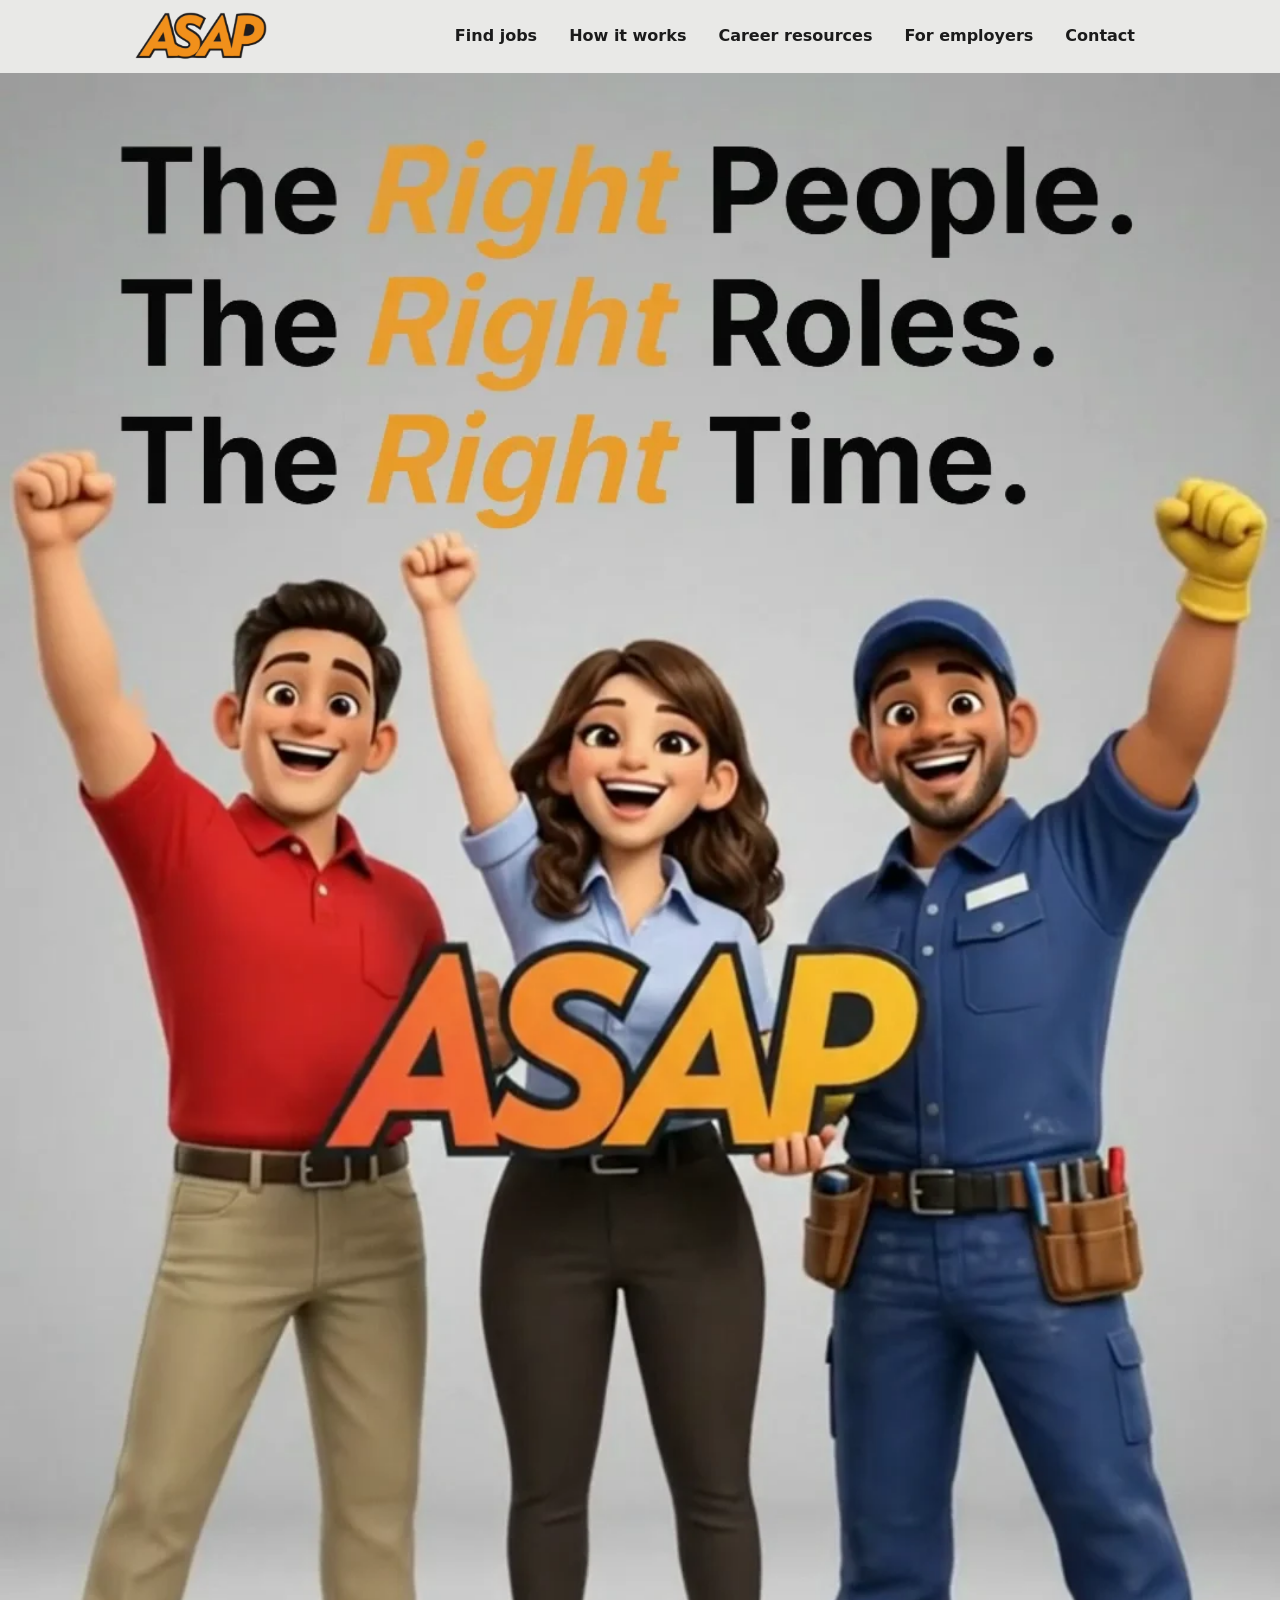
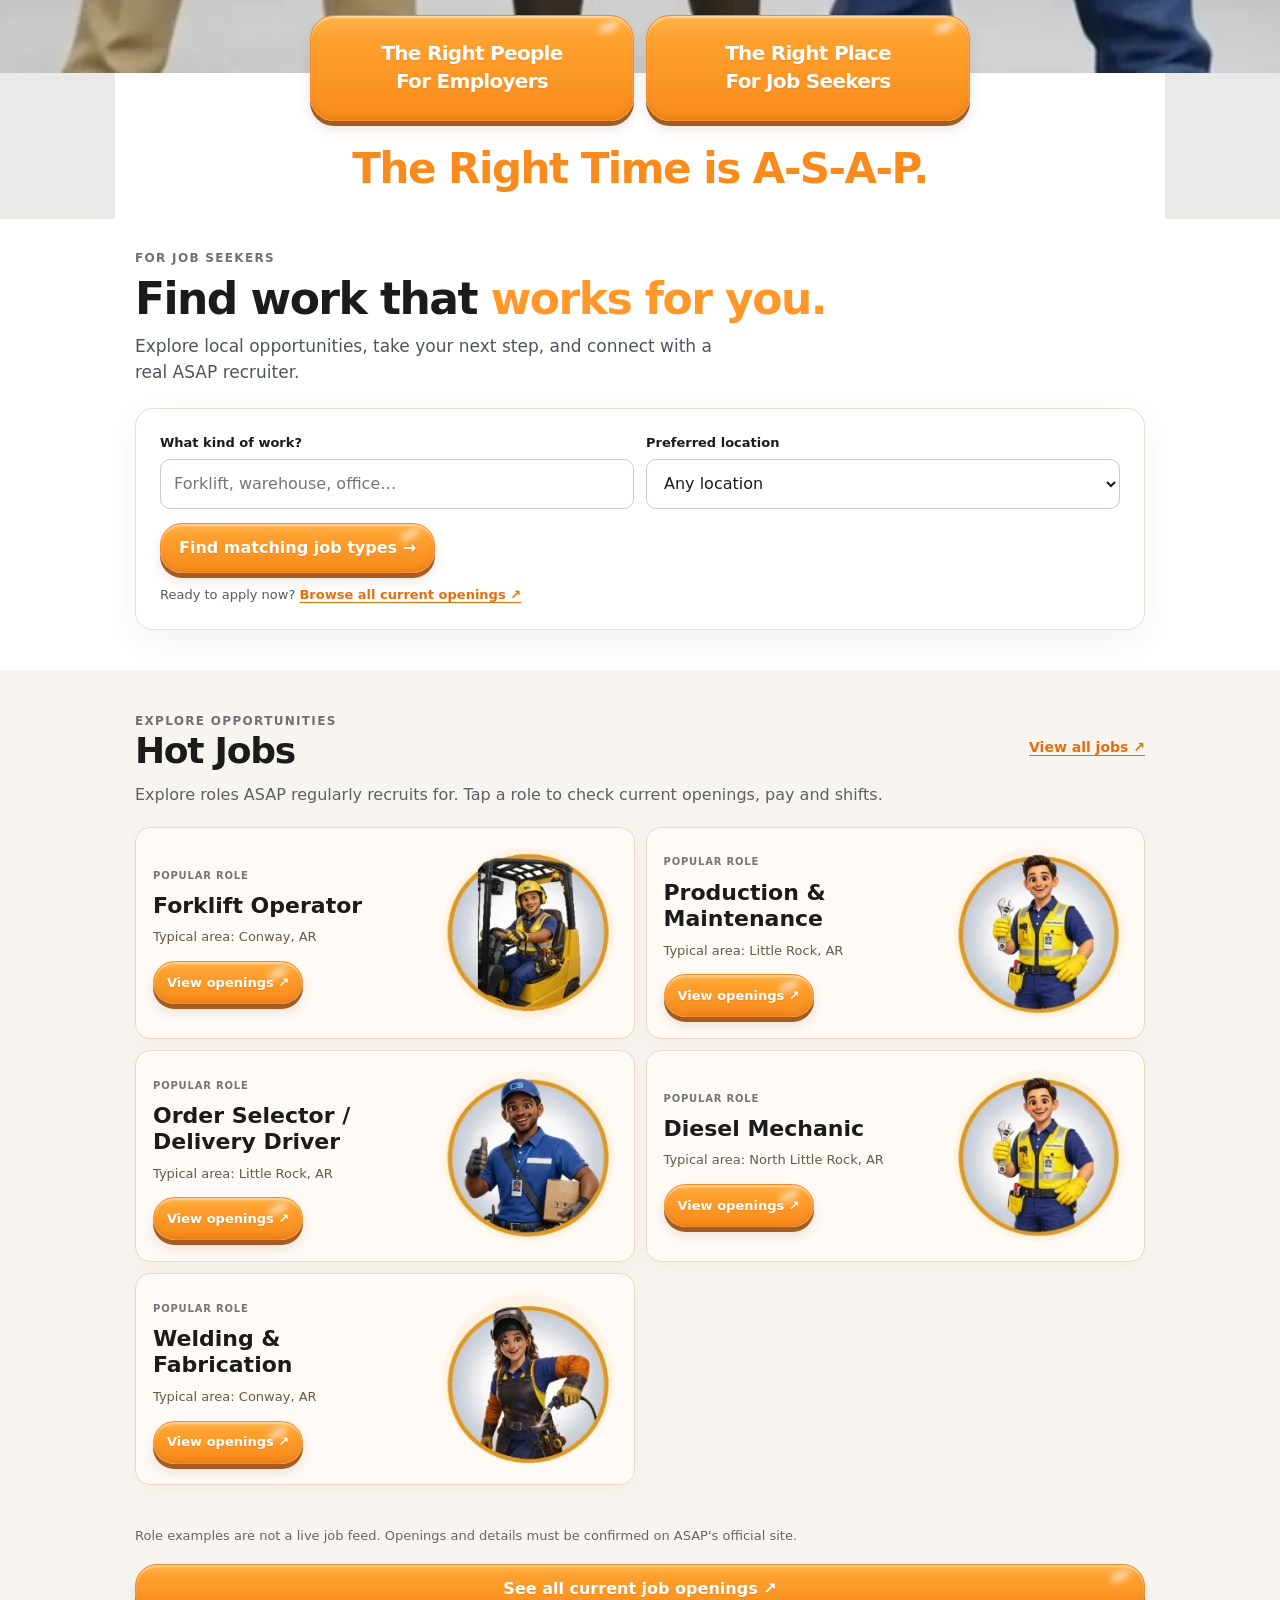
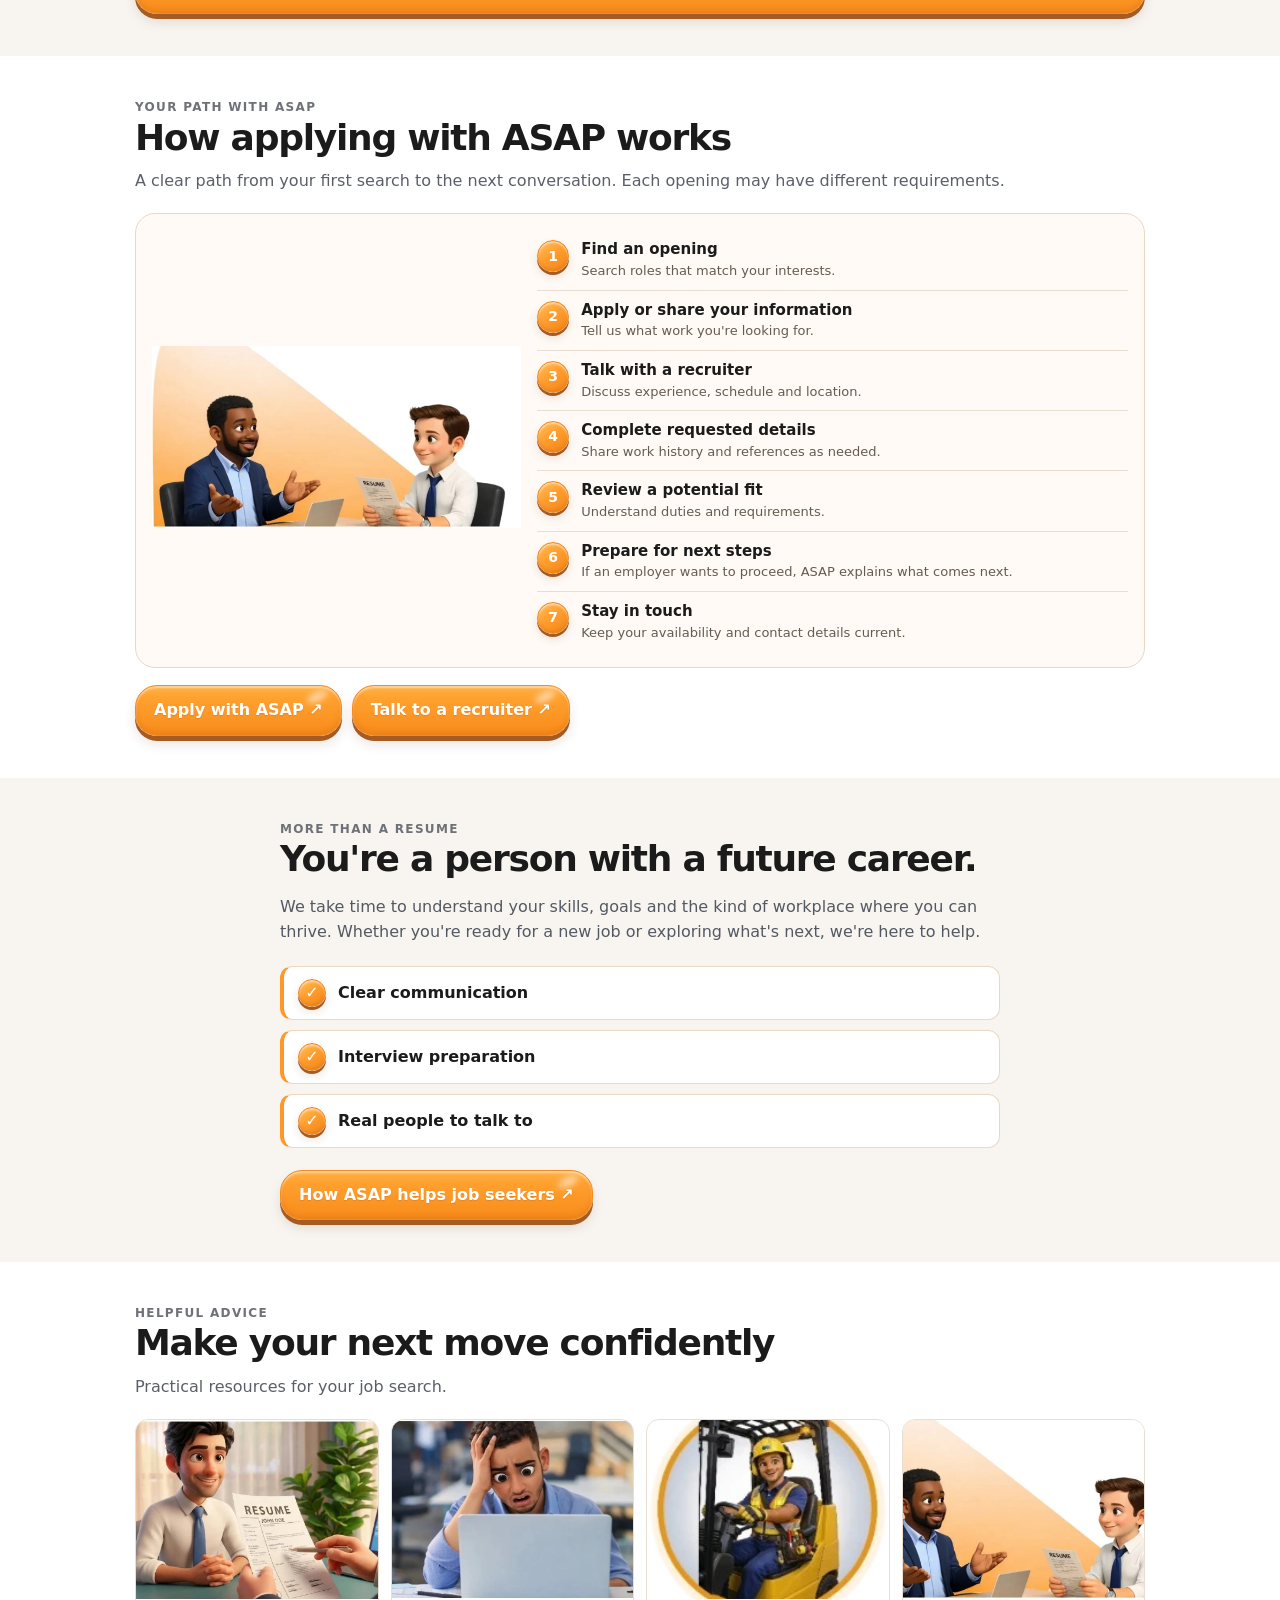
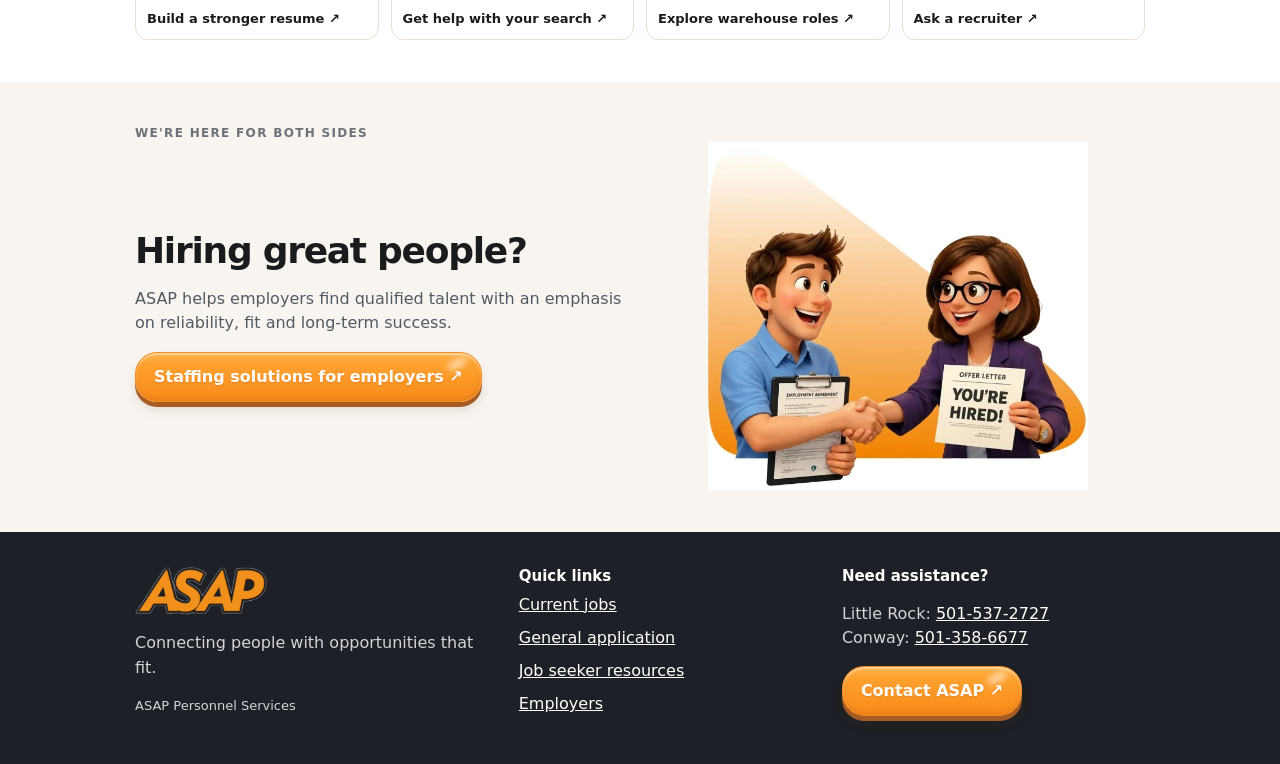
==== commit ea4e6f45: "Add files via upload" ====
--- a/index.html
+++ b/index.html
@@ -87,7 +87,18 @@
 @media(min-width:680px){.hero video{aspect-ratio:1080 / 1350;max-height:none;object-fit:fill}}
 .hero-choice,.hero-caption.hero-choice{background:#fff!important}
 .hero-choice-tagline{color:#d36b0e!important;font-size:clamp(25px,6vw,40px)!important;font-weight:900!important;line-height:1.12!important;letter-spacing:-.035em!important;margin:23px 0 4px!important}
-</style></head><body><a class="skip" href="#search">Skip to job search</a><header class="top"><div class="shell toprow"><a aria-label="ASAP home" href="#top"><img alt="ASAP" class="logo" src="assets/asap-logo-transparent.png"/></a><button aria-controls="nav" aria-expanded="false" aria-label="Open menu" class="menu-btn" id="menu">☰</button><nav aria-label="Main navigation" class="nav" id="nav"><a href="#search">Find jobs</a><a href="#how">How it works</a><a href="#resources">Career resources</a><a href="https://asapworksforme.com/for-employers/">For employers</a><a href="https://asapworksforme.com/contact-us/">Contact</a></nav></div></header><main id="top"><section aria-label="ASAP introduction" class="hero"><div class="hero-media"><video aria-label="ASAP introduction video" autoplay="" id="heroVideo" muted="" playsinline="" poster="assets/asap-hero-oct23-final.webp" preload="metadata"><source src="assets/asap-hero-oct23-v2.mp4" type="video/mp4"/></video></div><div class="hero-caption hero-choice"><div class="hero-choice-buttons"><a class="hero-choice-btn" href="https://asapworksforme.com/for-employers/"><span>The Right People</span><span>For Employers</span></a><a class="hero-choice-btn" href="#search"><span>The Right Place</span><span>For Job Seekers</span></a></div><p class="hero-choice-tagline">The Right Time is A-S-A-P.</p></div></section><section class="search-zone" id="search"><div class="shell"><div class="eyebrow">For job seekers</div><h1>Find work that <span style="color:var(--orange)">works for you.</span></h1><p class="lead">Explore local opportunities, take your next step, and connect with a real ASAP recruiter.</p><form class="search-card" id="jobForm"><div class="field-grid"><div class="field"><label for="keyword">What kind of work?</label><input autocomplete="off" id="keyword" name="keyword" placeholder="Forklift, warehouse, office…"/></div><div class="field"><label for="location">Preferred location</label><select id="location" name="location"><option value="">Any location</option><option value="Conway">Conway</option><option value="Little Rock">Little Rock</option><option value="North Little Rock">North Little Rock</option></select></div></div><button class="btn primary full" type="submit">Find matching job types →</button><p class="help">Ready to apply now? <a href="https://asapworksforme.com/job-openings/">Browse all current openings ↗</a></p></form></div></section><section class="section muted" id="jobs"><div class="shell"><div class="heading-row"><div><div class="eyebrow">Explore opportunities</div><h2>Hot Jobs</h2></div><a class="link" href="https://asapworksforme.com/job-openings/">View all jobs ↗</a></div><p class="sub">Explore roles ASAP regularly recruits for. Tap a role to check current openings, pay and shifts.</p><div class="jobs" id="jobList"></div><p aria-live="polite" class="status" id="filterStatus" role="status"></p><p class="notice">Role examples are not a live job feed. Openings and details must be confirmed on ASAP's official site.</p><a class="btn primary full" href="https://asapworksforme.com/job-openings/" style="margin-top:18px">See all current job openings ↗</a></div></section><section class="section process-section" id="how"><div class="shell"><div class="eyebrow">Your path with ASAP</div><h2>How applying with ASAP works</h2><p class="sub">A clear path from your first search to the next conversation. Each opening may have different requirements.</p><div aria-label="Candidate journey" class="journey" role="group"><div class="journey-figure"><img alt="Friendly recruiter helping a job seeker" loading="lazy" src="assets/career.webp"/></div><ol class="journey-list"><li><strong>Find an opening</strong><span>Search roles that match your interests.</span></li><li><strong>Apply or share your information</strong><span>Tell us what work you're looking for.</span></li><li><strong>Talk with a recruiter</strong><span>Discuss experience, schedule and location.</span></li><li><strong>Complete requested details</strong><span>Share work history and references as needed.</span></li><li><strong>Review a potential fit</strong><span>Understand duties and requirements.</span></li><li><strong>Prepare for next steps</strong><span>If an employer wants to proceed, ASAP explains what comes next.</span></li><li><strong>Stay in touch</strong><span>Keep your availability and contact details current.</span></li></ol></div><div class="action-row process-actions"><a class="btn primary" href="https://asapworksforme.com/general-application/">Apply with ASAP ↗</a><a class="btn outline" href="https://asapworksforme.com/contact-us/">Talk to a recruiter ↗</a></div></div></section><section class="section muted"><div class="shell split"><div><div class="eyebrow">More than a resume</div><h2>You're a person with a future career.</h2><p>We take time to understand your skills, goals and the kind of workplace where you can thrive. Whether you're ready for a new job or exploring what's next, we're here to help.</p><div class="pill-row"><div class="benefit"><span aria-hidden="true" class="benefit-icon">✓</span><span>Clear communication</span></div><div class="benefit"><span aria-hidden="true" class="benefit-icon">✓</span><span>Interview preparation</span></div><div class="benefit"><span aria-hidden="true" class="benefit-icon">✓</span><span>Real people to talk to</span></div></div><a class="btn primary" href="https://asapworksforme.com/job-seekers/">How ASAP helps job seekers ↗</a></div></div></section><section class="section" id="resources"><div class="shell"><div class="eyebrow">Helpful advice</div><h2>Make your next move confidently</h2><p class="sub">Practical resources for your job search.</p><div class="resource-grid"><a class="resource" href="https://asapworksforme.com/blog/best-resume-format-in-2026-how-to-write-a-job-winning-resume-that-gets-interviews/"><img alt="Resume review" loading="lazy" src="assets/resume.webp"/><strong>Build a stronger resume ↗</strong></a><a class="resource" href="https://asapworksforme.com/job-seekers/"><img alt="Job seeker using a laptop" loading="lazy" src="assets/hard-times.webp"/><strong>Get help with your search ↗</strong></a><a class="resource" href="https://asapworksforme.com/job-openings/"><img alt="Warehouse worker" loading="lazy" src="assets/hot-forklift-large.png"/><strong>Explore warehouse roles ↗</strong></a><a class="resource" href="https://asapworksforme.com/contact-us/"><img alt="Career conversation" loading="lazy" src="assets/career.webp"/><strong>Ask a recruiter ↗</strong></a></div></div></section><section class="section muted"><div class="shell"><div class="eyebrow">We're here for both sides</div><div class="split"><div><h2>Hiring great people?</h2><p>ASAP helps employers find qualified talent with an emphasis on reliability, fit and long-term success.</p><a class="btn primary" href="https://asapworksforme.com/for-employers/">Staffing solutions for employers ↗</a></div><img alt="Illustration of a successful hiring partnership" loading="lazy" src="assets/partner.webp"/></div></div></section></main><footer class="footer"><div class="shell footer-grid"><div><img alt="ASAP" class="logo" src="assets/asap-logo-transparent.png"/><p>Connecting people with opportunities that fit.</p><p class="small">ASAP Personnel Services</p></div><div><h3>Quick links</h3><div class="footer-links"><a href="https://asapworksforme.com/job-openings/">Current jobs</a><a href="https://asapworksforme.com/general-application/">General application</a><a href="https://asapworksforme.com/job-seekers/">Job seeker resources</a><a href="https://asapworksforme.com/for-employers/">Employers</a></div></div><div><h3>Need assistance?</h3><p>Little Rock: <a href="tel:+15015372727">501-537-2727</a><br/>Conway: <a href="tel:+15013586677">501-358-6677</a></p><a class="btn orange" href="https://asapworksforme.com/contact-us/">Contact ASAP ↗</a></div></div></footer><script>
+<style>
+/* Oct 23 final hero audience-button placement and typography */
+.hero{overflow:visible!important}
+.hero-media{position:relative;z-index:0}
+.hero-caption.hero-choice{position:relative;z-index:2;margin-top:-53px!important;padding:0 20px 27px!important;background:linear-gradient(to bottom,transparent 0 53px,#fff 53px 100%)!important;overflow:visible!important}
+.hero-choice-buttons{position:relative;z-index:3;gap:12px;max-width:660px}
+.hero-choice-btn{box-sizing:border-box;min-width:0;min-height:106px;padding:15px 9px!important;font-size:clamp(13px,3.5vw,20px)!important;line-height:1.18!important;letter-spacing:-.035em!important;text-align:center;gap:4px;white-space:normal}
+.hero-choice-btn span{display:block;max-width:100%;text-wrap:balance}
+.hero-choice-tagline{color:#f88b1b!important;margin:24px 0 0!important;font-size:clamp(26px,6vw,42px)!important;font-weight:900!important}
+@media(max-width:390px){.hero-caption.hero-choice{margin-top:-48px!important;background:linear-gradient(to bottom,transparent 0 48px,#fff 48px 100%)!important;padding-left:12px!important;padding-right:12px!important}.hero-choice-buttons{gap:10px}.hero-choice-btn{font-size:clamp(12px,3.55vw,15px)!important;min-height:96px;padding:12px 6px!important}}
+@media(min-width:680px){.hero-caption.hero-choice{margin-top:-58px!important;background:linear-gradient(to bottom,transparent 0 58px,#fff 58px 100%)!important}}
+</style></style></head><body><a class="skip" href="#search">Skip to job search</a><header class="top"><div class="shell toprow"><a aria-label="ASAP home" href="#top"><img alt="ASAP" class="logo" src="assets/asap-logo-transparent.png"/></a><button aria-controls="nav" aria-expanded="false" aria-label="Open menu" class="menu-btn" id="menu">☰</button><nav aria-label="Main navigation" class="nav" id="nav"><a href="#search">Find jobs</a><a href="#how">How it works</a><a href="#resources">Career resources</a><a href="https://asapworksforme.com/for-employers/">For employers</a><a href="https://asapworksforme.com/contact-us/">Contact</a></nav></div></header><main id="top"><section aria-label="ASAP introduction" class="hero"><div class="hero-media"><video aria-label="ASAP introduction video" autoplay="" id="heroVideo" muted="" playsinline="" poster="assets/asap-hero-oct23-final.webp" preload="metadata"><source src="assets/asap-hero-oct23-v2.mp4" type="video/mp4"/></video></div><div class="hero-caption hero-choice"><div class="hero-choice-buttons"><a class="hero-choice-btn" href="https://asapworksforme.com/for-employers/"><span>The Right People</span><span>For Employers</span></a><a class="hero-choice-btn" href="#search"><span>The Right Place</span><span>For Job Seekers</span></a></div><p class="hero-choice-tagline">The Right Time is A-S-A-P.</p></div></section><section class="search-zone" id="search"><div class="shell"><div class="eyebrow">For job seekers</div><h1>Find work that <span style="color:var(--orange)">works for you.</span></h1><p class="lead">Explore local opportunities, take your next step, and connect with a real ASAP recruiter.</p><form class="search-card" id="jobForm"><div class="field-grid"><div class="field"><label for="keyword">What kind of work?</label><input autocomplete="off" id="keyword" name="keyword" placeholder="Forklift, warehouse, office…"/></div><div class="field"><label for="location">Preferred location</label><select id="location" name="location"><option value="">Any location</option><option value="Conway">Conway</option><option value="Little Rock">Little Rock</option><option value="North Little Rock">North Little Rock</option></select></div></div><button class="btn primary full" type="submit">Find matching job types →</button><p class="help">Ready to apply now? <a href="https://asapworksforme.com/job-openings/">Browse all current openings ↗</a></p></form></div></section><section class="section muted" id="jobs"><div class="shell"><div class="heading-row"><div><div class="eyebrow">Explore opportunities</div><h2>Hot Jobs</h2></div><a class="link" href="https://asapworksforme.com/job-openings/">View all jobs ↗</a></div><p class="sub">Explore roles ASAP regularly recruits for. Tap a role to check current openings, pay and shifts.</p><div class="jobs" id="jobList"></div><p aria-live="polite" class="status" id="filterStatus" role="status"></p><p class="notice">Role examples are not a live job feed. Openings and details must be confirmed on ASAP's official site.</p><a class="btn primary full" href="https://asapworksforme.com/job-openings/" style="margin-top:18px">See all current job openings ↗</a></div></section><section class="section process-section" id="how"><div class="shell"><div class="eyebrow">Your path with ASAP</div><h2>How applying with ASAP works</h2><p class="sub">A clear path from your first search to the next conversation. Each opening may have different requirements.</p><div aria-label="Candidate journey" class="journey" role="group"><div class="journey-figure"><img alt="Friendly recruiter helping a job seeker" loading="lazy" src="assets/career.webp"/></div><ol class="journey-list"><li><strong>Find an opening</strong><span>Search roles that match your interests.</span></li><li><strong>Apply or share your information</strong><span>Tell us what work you're looking for.</span></li><li><strong>Talk with a recruiter</strong><span>Discuss experience, schedule and location.</span></li><li><strong>Complete requested details</strong><span>Share work history and references as needed.</span></li><li><strong>Review a potential fit</strong><span>Understand duties and requirements.</span></li><li><strong>Prepare for next steps</strong><span>If an employer wants to proceed, ASAP explains what comes next.</span></li><li><strong>Stay in touch</strong><span>Keep your availability and contact details current.</span></li></ol></div><div class="action-row process-actions"><a class="btn primary" href="https://asapworksforme.com/general-application/">Apply with ASAP ↗</a><a class="btn outline" href="https://asapworksforme.com/contact-us/">Talk to a recruiter ↗</a></div></div></section><section class="section muted"><div class="shell split"><div><div class="eyebrow">More than a resume</div><h2>You're a person with a future career.</h2><p>We take time to understand your skills, goals and the kind of workplace where you can thrive. Whether you're ready for a new job or exploring what's next, we're here to help.</p><div class="pill-row"><div class="benefit"><span aria-hidden="true" class="benefit-icon">✓</span><span>Clear communication</span></div><div class="benefit"><span aria-hidden="true" class="benefit-icon">✓</span><span>Interview preparation</span></div><div class="benefit"><span aria-hidden="true" class="benefit-icon">✓</span><span>Real people to talk to</span></div></div><a class="btn primary" href="https://asapworksforme.com/job-seekers/">How ASAP helps job seekers ↗</a></div></div></section><section class="section" id="resources"><div class="shell"><div class="eyebrow">Helpful advice</div><h2>Make your next move confidently</h2><p class="sub">Practical resources for your job search.</p><div class="resource-grid"><a class="resource" href="https://asapworksforme.com/blog/best-resume-format-in-2026-how-to-write-a-job-winning-resume-that-gets-interviews/"><img alt="Resume review" loading="lazy" src="assets/resume.webp"/><strong>Build a stronger resume ↗</strong></a><a class="resource" href="https://asapworksforme.com/job-seekers/"><img alt="Job seeker using a laptop" loading="lazy" src="assets/hard-times.webp"/><strong>Get help with your search ↗</strong></a><a class="resource" href="https://asapworksforme.com/job-openings/"><img alt="Warehouse worker" loading="lazy" src="assets/hot-forklift-large.png"/><strong>Explore warehouse roles ↗</strong></a><a class="resource" href="https://asapworksforme.com/contact-us/"><img alt="Career conversation" loading="lazy" src="assets/career.webp"/><strong>Ask a recruiter ↗</strong></a></div></div></section><section class="section muted"><div class="shell"><div class="eyebrow">We're here for both sides</div><div class="split"><div><h2>Hiring great people?</h2><p>ASAP helps employers find qualified talent with an emphasis on reliability, fit and long-term success.</p><a class="btn primary" href="https://asapworksforme.com/for-employers/">Staffing solutions for employers ↗</a></div><img alt="Illustration of a successful hiring partnership" loading="lazy" src="assets/partner.webp"/></div></div></section></main><footer class="footer"><div class="shell footer-grid"><div><img alt="ASAP" class="logo" src="assets/asap-logo-transparent.png"/><p>Connecting people with opportunities that fit.</p><p class="small">ASAP Personnel Services</p></div><div><h3>Quick links</h3><div class="footer-links"><a href="https://asapworksforme.com/job-openings/">Current jobs</a><a href="https://asapworksforme.com/general-application/">General application</a><a href="https://asapworksforme.com/job-seekers/">Job seeker resources</a><a href="https://asapworksforme.com/for-employers/">Employers</a></div></div><div><h3>Need assistance?</h3><p>Little Rock: <a href="tel:+15015372727">501-537-2727</a><br/>Conway: <a href="tel:+15013586677">501-358-6677</a></p><a class="btn orange" href="https://asapworksforme.com/contact-us/">Contact ASAP ↗</a></div></div></footer><script>
 const menu=document.getElementById('menu'),nav=document.getElementById('nav');menu.addEventListener('click',()=>{let open=nav.classList.toggle('open');menu.setAttribute('aria-expanded',String(open));menu.setAttribute('aria-label',open?'Close menu':'Open menu');menu.textContent=open?'×':'☰'});nav.querySelectorAll('a').forEach(a=>a.addEventListener('click',()=>{nav.classList.remove('open');menu.setAttribute('aria-expanded','false');menu.textContent='☰'}));
 const video=document.getElementById('heroVideo');video.loop=false;video.addEventListener('ended',()=>{video.pause();try{video.currentTime=Math.max(0,video.duration-.025)}catch(e){}});video.addEventListener('error',()=>{video.style.display='none';const im=document.createElement('img');im.src='assets/asap-hero-oct23-final.webp';im.alt='ASAP staffing team';im.style.cssText='display:block;width:100%;height:auto';video.parentElement.append(im)});
 const roles=[{title:'Forklift Operator',place:'Conway',img:'hot-forklift-large.png',keywords:'warehouse forklift logistics'},{title:'Production & Maintenance',place:'Little Rock',img:'hot-maintenance-large.png',keywords:'manufacturing maintenance production'},{title:'Order Selector / Delivery Driver',place:'Little Rock',img:'hot-delivery-large.png',keywords:'delivery driver warehouse logistics'},{title:'Diesel Mechanic',place:'North Little Rock',img:'hot-maintenance-large.png',keywords:'mechanic automotive maintenance'},{title:'Welding & Fabrication',place:'Conway',img:'hot-welder-large.png',keywords:'welder welding manufacturing'}];const list=document.getElementById('jobList'),status=document.getElementById('filterStatus');function render(){const q=document.getElementById('keyword').value.toLowerCase().trim(),loc=document.getElementById('location').value;const matches=roles.filter(j=>(!q||(j.title+' '+j.keywords).toLowerCase().includes(q))&&(!loc||j.place===loc));list.innerHTML=matches.map(j=>`<article class="job-card"><div class="job-content"><span class="tag">Popular role</span><h3>${j.title}</h3><p>Typical area: ${j.place}, AR</p><a class="btn primary job-cta" href="https://asapworksforme.com/job-openings/" aria-label="Browse current openings for ${j.title}">View openings ↗</a></div><img class="job-art" src="assets/${j.img}" alt="" loading="lazy" width="128" height="128"></article>`).join('');if(!matches.length)list.innerHTML='<div class="job-card"><h3>No matching examples</h3><p>ASAP may have other opportunities. Browse the live openings for the latest roles.</p><a class="btn secondary" href="https://asapworksforme.com/job-openings/">See live openings ↗</a></div>';status.textContent=q||loc?`${matches.length} matching example role type${matches.length===1?'':'s'}. Check the live listings for actual vacancies.`:'';}document.getElementById('jobForm').addEventListener('submit',e=>{e.preventDefault();render();document.getElementById('jobs').scrollIntoView({behavior:'smooth',block:'start'})});render();
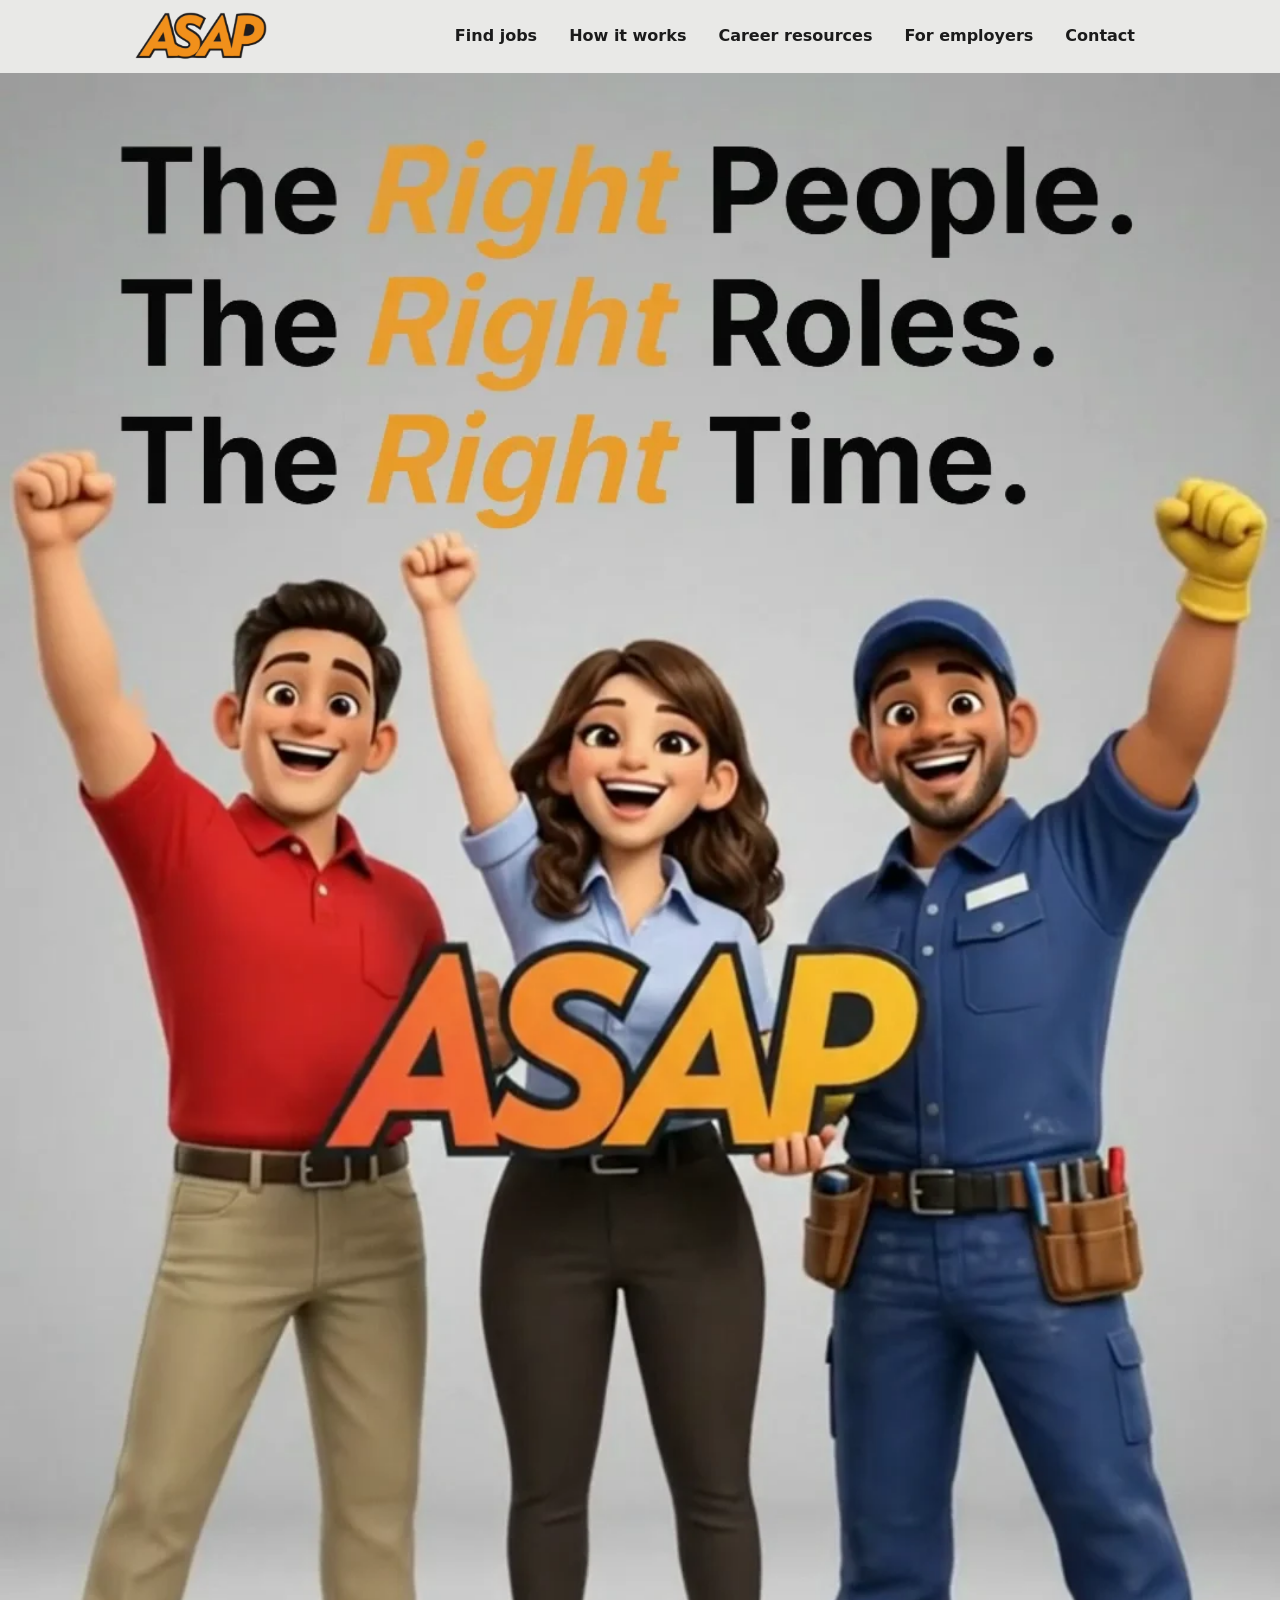
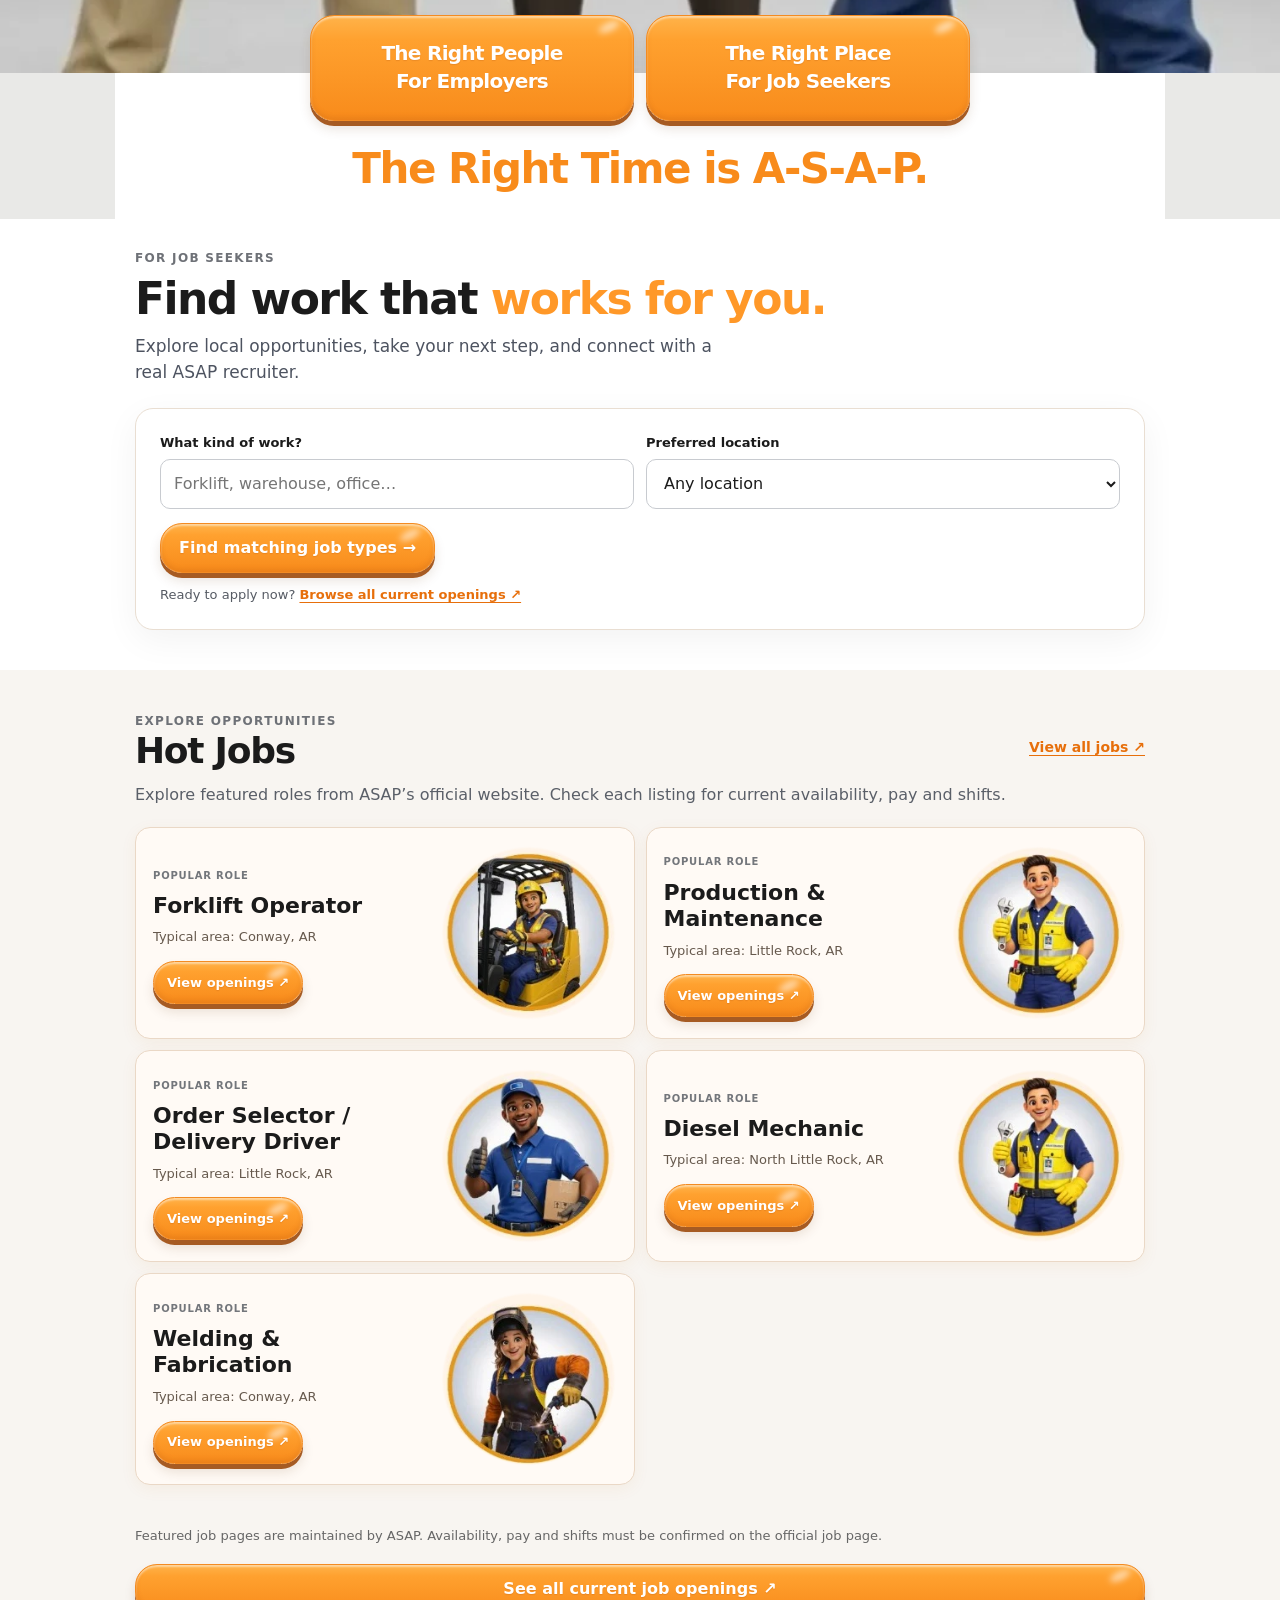
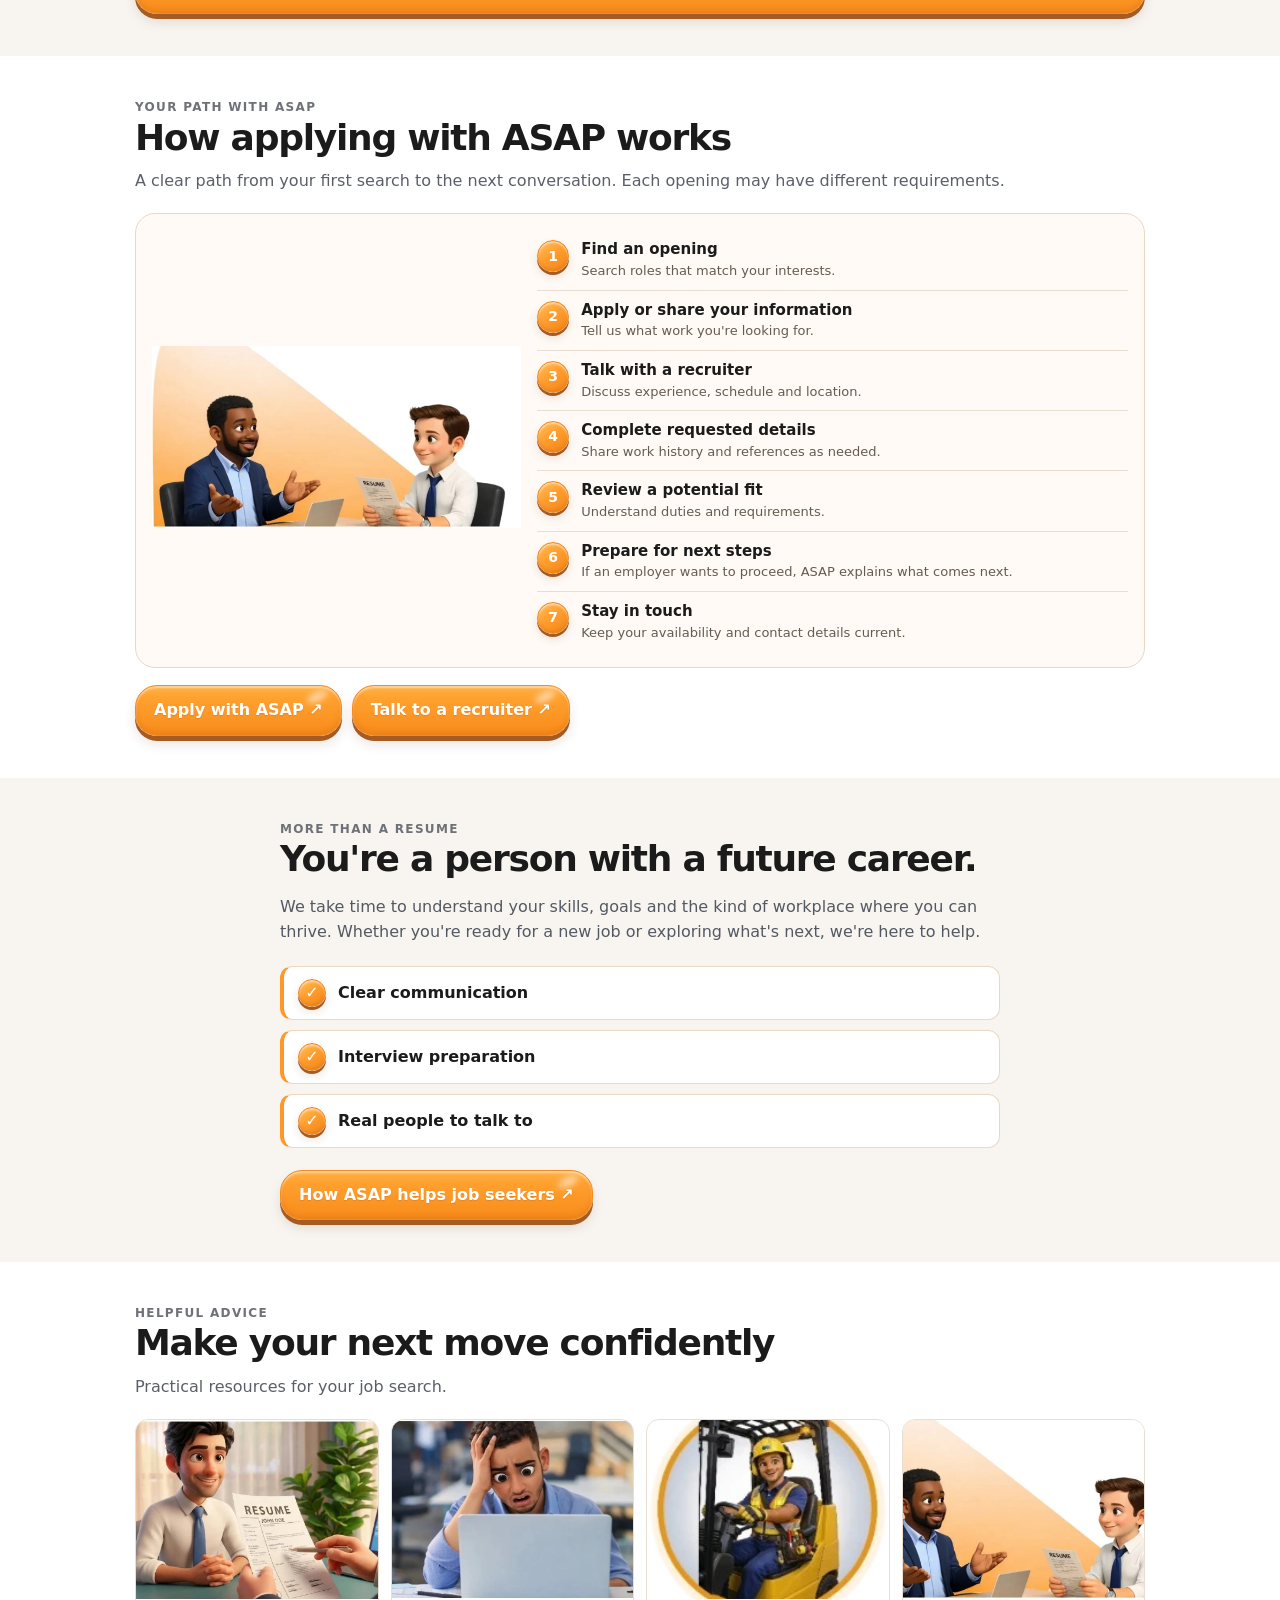
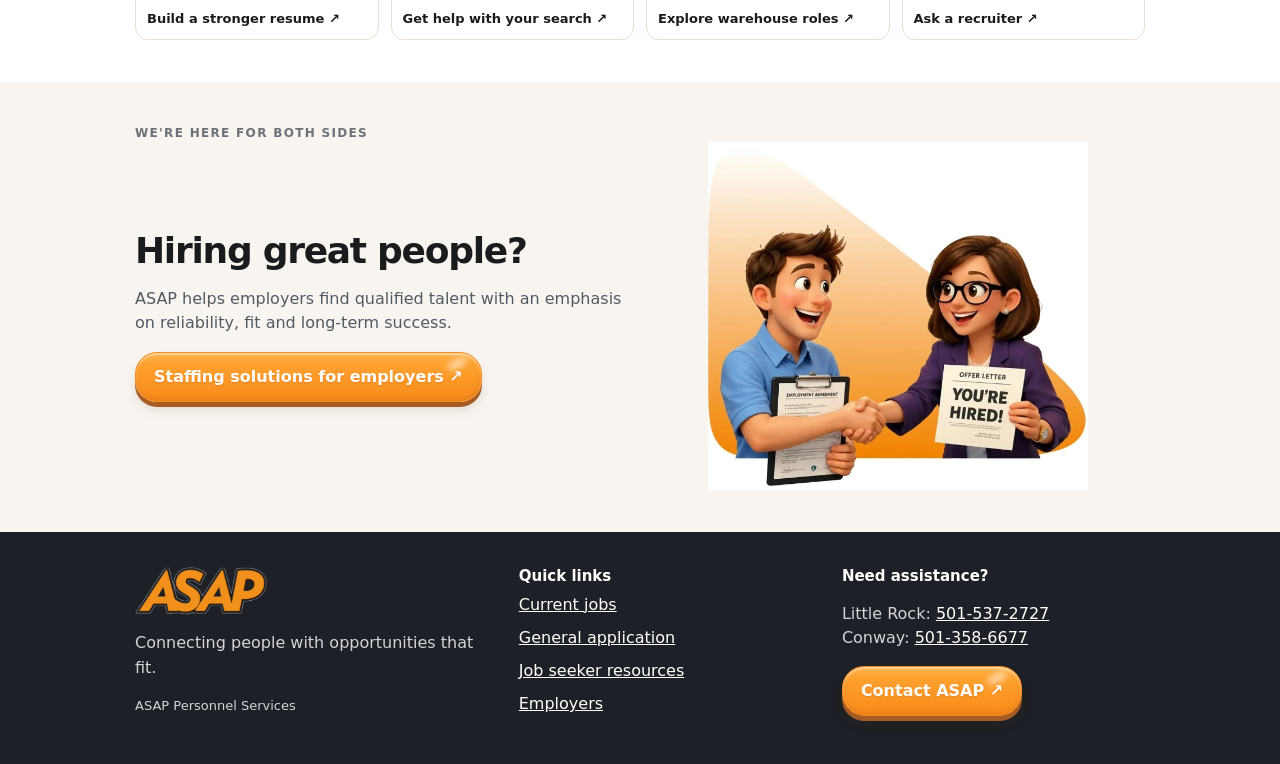
==== commit f3abd62a: "Add files via upload" ====
--- a/index.html
+++ b/index.html
@@ -98,8 +98,8 @@
 .hero-choice-tagline{color:#f88b1b!important;margin:24px 0 0!important;font-size:clamp(26px,6vw,42px)!important;font-weight:900!important}
 @media(max-width:390px){.hero-caption.hero-choice{margin-top:-48px!important;background:linear-gradient(to bottom,transparent 0 48px,#fff 48px 100%)!important;padding-left:12px!important;padding-right:12px!important}.hero-choice-buttons{gap:10px}.hero-choice-btn{font-size:clamp(12px,3.55vw,15px)!important;min-height:96px;padding:12px 6px!important}}
 @media(min-width:680px){.hero-caption.hero-choice{margin-top:-58px!important;background:linear-gradient(to bottom,transparent 0 58px,#fff 58px 100%)!important}}
-</style></style></head><body><a class="skip" href="#search">Skip to job search</a><header class="top"><div class="shell toprow"><a aria-label="ASAP home" href="#top"><img alt="ASAP" class="logo" src="assets/asap-logo-transparent.png"/></a><button aria-controls="nav" aria-expanded="false" aria-label="Open menu" class="menu-btn" id="menu">☰</button><nav aria-label="Main navigation" class="nav" id="nav"><a href="#search">Find jobs</a><a href="#how">How it works</a><a href="#resources">Career resources</a><a href="https://asapworksforme.com/for-employers/">For employers</a><a href="https://asapworksforme.com/contact-us/">Contact</a></nav></div></header><main id="top"><section aria-label="ASAP introduction" class="hero"><div class="hero-media"><video aria-label="ASAP introduction video" autoplay="" id="heroVideo" muted="" playsinline="" poster="assets/asap-hero-oct23-final.webp" preload="metadata"><source src="assets/asap-hero-oct23-v2.mp4" type="video/mp4"/></video></div><div class="hero-caption hero-choice"><div class="hero-choice-buttons"><a class="hero-choice-btn" href="https://asapworksforme.com/for-employers/"><span>The Right People</span><span>For Employers</span></a><a class="hero-choice-btn" href="#search"><span>The Right Place</span><span>For Job Seekers</span></a></div><p class="hero-choice-tagline">The Right Time is A-S-A-P.</p></div></section><section class="search-zone" id="search"><div class="shell"><div class="eyebrow">For job seekers</div><h1>Find work that <span style="color:var(--orange)">works for you.</span></h1><p class="lead">Explore local opportunities, take your next step, and connect with a real ASAP recruiter.</p><form class="search-card" id="jobForm"><div class="field-grid"><div class="field"><label for="keyword">What kind of work?</label><input autocomplete="off" id="keyword" name="keyword" placeholder="Forklift, warehouse, office…"/></div><div class="field"><label for="location">Preferred location</label><select id="location" name="location"><option value="">Any location</option><option value="Conway">Conway</option><option value="Little Rock">Little Rock</option><option value="North Little Rock">North Little Rock</option></select></div></div><button class="btn primary full" type="submit">Find matching job types →</button><p class="help">Ready to apply now? <a href="https://asapworksforme.com/job-openings/">Browse all current openings ↗</a></p></form></div></section><section class="section muted" id="jobs"><div class="shell"><div class="heading-row"><div><div class="eyebrow">Explore opportunities</div><h2>Hot Jobs</h2></div><a class="link" href="https://asapworksforme.com/job-openings/">View all jobs ↗</a></div><p class="sub">Explore roles ASAP regularly recruits for. Tap a role to check current openings, pay and shifts.</p><div class="jobs" id="jobList"></div><p aria-live="polite" class="status" id="filterStatus" role="status"></p><p class="notice">Role examples are not a live job feed. Openings and details must be confirmed on ASAP's official site.</p><a class="btn primary full" href="https://asapworksforme.com/job-openings/" style="margin-top:18px">See all current job openings ↗</a></div></section><section class="section process-section" id="how"><div class="shell"><div class="eyebrow">Your path with ASAP</div><h2>How applying with ASAP works</h2><p class="sub">A clear path from your first search to the next conversation. Each opening may have different requirements.</p><div aria-label="Candidate journey" class="journey" role="group"><div class="journey-figure"><img alt="Friendly recruiter helping a job seeker" loading="lazy" src="assets/career.webp"/></div><ol class="journey-list"><li><strong>Find an opening</strong><span>Search roles that match your interests.</span></li><li><strong>Apply or share your information</strong><span>Tell us what work you're looking for.</span></li><li><strong>Talk with a recruiter</strong><span>Discuss experience, schedule and location.</span></li><li><strong>Complete requested details</strong><span>Share work history and references as needed.</span></li><li><strong>Review a potential fit</strong><span>Understand duties and requirements.</span></li><li><strong>Prepare for next steps</strong><span>If an employer wants to proceed, ASAP explains what comes next.</span></li><li><strong>Stay in touch</strong><span>Keep your availability and contact details current.</span></li></ol></div><div class="action-row process-actions"><a class="btn primary" href="https://asapworksforme.com/general-application/">Apply with ASAP ↗</a><a class="btn outline" href="https://asapworksforme.com/contact-us/">Talk to a recruiter ↗</a></div></div></section><section class="section muted"><div class="shell split"><div><div class="eyebrow">More than a resume</div><h2>You're a person with a future career.</h2><p>We take time to understand your skills, goals and the kind of workplace where you can thrive. Whether you're ready for a new job or exploring what's next, we're here to help.</p><div class="pill-row"><div class="benefit"><span aria-hidden="true" class="benefit-icon">✓</span><span>Clear communication</span></div><div class="benefit"><span aria-hidden="true" class="benefit-icon">✓</span><span>Interview preparation</span></div><div class="benefit"><span aria-hidden="true" class="benefit-icon">✓</span><span>Real people to talk to</span></div></div><a class="btn primary" href="https://asapworksforme.com/job-seekers/">How ASAP helps job seekers ↗</a></div></div></section><section class="section" id="resources"><div class="shell"><div class="eyebrow">Helpful advice</div><h2>Make your next move confidently</h2><p class="sub">Practical resources for your job search.</p><div class="resource-grid"><a class="resource" href="https://asapworksforme.com/blog/best-resume-format-in-2026-how-to-write-a-job-winning-resume-that-gets-interviews/"><img alt="Resume review" loading="lazy" src="assets/resume.webp"/><strong>Build a stronger resume ↗</strong></a><a class="resource" href="https://asapworksforme.com/job-seekers/"><img alt="Job seeker using a laptop" loading="lazy" src="assets/hard-times.webp"/><strong>Get help with your search ↗</strong></a><a class="resource" href="https://asapworksforme.com/job-openings/"><img alt="Warehouse worker" loading="lazy" src="assets/hot-forklift-large.png"/><strong>Explore warehouse roles ↗</strong></a><a class="resource" href="https://asapworksforme.com/contact-us/"><img alt="Career conversation" loading="lazy" src="assets/career.webp"/><strong>Ask a recruiter ↗</strong></a></div></div></section><section class="section muted"><div class="shell"><div class="eyebrow">We're here for both sides</div><div class="split"><div><h2>Hiring great people?</h2><p>ASAP helps employers find qualified talent with an emphasis on reliability, fit and long-term success.</p><a class="btn primary" href="https://asapworksforme.com/for-employers/">Staffing solutions for employers ↗</a></div><img alt="Illustration of a successful hiring partnership" loading="lazy" src="assets/partner.webp"/></div></div></section></main><footer class="footer"><div class="shell footer-grid"><div><img alt="ASAP" class="logo" src="assets/asap-logo-transparent.png"/><p>Connecting people with opportunities that fit.</p><p class="small">ASAP Personnel Services</p></div><div><h3>Quick links</h3><div class="footer-links"><a href="https://asapworksforme.com/job-openings/">Current jobs</a><a href="https://asapworksforme.com/general-application/">General application</a><a href="https://asapworksforme.com/job-seekers/">Job seeker resources</a><a href="https://asapworksforme.com/for-employers/">Employers</a></div></div><div><h3>Need assistance?</h3><p>Little Rock: <a href="tel:+15015372727">501-537-2727</a><br/>Conway: <a href="tel:+15013586677">501-358-6677</a></p><a class="btn orange" href="https://asapworksforme.com/contact-us/">Contact ASAP ↗</a></div></div></footer><script>
+</style></style></head><body><a class="skip" href="#search">Skip to job search</a><header class="top"><div class="shell toprow"><a aria-label="ASAP home" href="#top"><img alt="ASAP" class="logo" src="assets/asap-logo-transparent.png"/></a><button aria-controls="nav" aria-expanded="false" aria-label="Open menu" class="menu-btn" id="menu">☰</button><nav aria-label="Main navigation" class="nav" id="nav"><a href="#search">Find jobs</a><a href="#how">How it works</a><a href="https://asapworksforme.com/job-seekers/">Career resources</a><a href="https://asapworksforme.com/for-employers/">For employers</a><a href="https://asapworksforme.com/contact-us/">Contact</a></nav></div></header><main id="top"><section aria-label="ASAP introduction" class="hero"><div class="hero-media"><video aria-label="ASAP introduction video" autoplay="" id="heroVideo" muted="" playsinline="" poster="assets/asap-hero-oct23-final.webp" preload="metadata"><source src="assets/asap-hero-oct23-v2.mp4" type="video/mp4"/></video></div><div class="hero-caption hero-choice"><div class="hero-choice-buttons"><a class="hero-choice-btn" href="https://asapworksforme.com/for-employers/"><span>The Right People</span><span>For Employers</span></a><a class="hero-choice-btn" href="https://asapworksforme.com/job-seekers/"><span>The Right Place</span><span>For Job Seekers</span></a></div><p class="hero-choice-tagline">The Right Time is A-S-A-P.</p></div></section><section class="search-zone" id="search"><div class="shell"><div class="eyebrow">For job seekers</div><h1>Find work that <span style="color:var(--orange)">works for you.</span></h1><p class="lead">Explore local opportunities, take your next step, and connect with a real ASAP recruiter.</p><form class="search-card" id="jobForm"><div class="field-grid"><div class="field"><label for="keyword">What kind of work?</label><input autocomplete="off" id="keyword" name="keyword" placeholder="Forklift, warehouse, office…"/></div><div class="field"><label for="location">Preferred location</label><select id="location" name="location"><option value="">Any location</option><option value="Conway">Conway</option><option value="Little Rock">Little Rock</option><option value="North Little Rock">North Little Rock</option></select></div></div><button class="btn primary full" type="submit">Find matching job types →</button><p class="help">Ready to apply now? <a href="https://asapworksforme.com/job-openings/">Browse all current openings ↗</a></p></form></div></section><section class="section muted" id="jobs"><div class="shell"><div class="heading-row"><div><div class="eyebrow">Explore opportunities</div><h2>Hot Jobs</h2></div><a class="link" href="https://asapworksforme.com/job-openings/">View all jobs ↗</a></div><p class="sub">Explore featured roles from ASAP’s official website. Check each listing for current availability, pay and shifts.</p><div class="jobs" id="jobList"></div><p aria-live="polite" class="status" id="filterStatus" role="status"></p><p class="notice">Featured job pages are maintained by ASAP. Availability, pay and shifts must be confirmed on the official job page.</p><a class="btn primary full" href="https://asapworksforme.com/job-openings/" style="margin-top:18px">See all current job openings ↗</a></div></section><section class="section process-section" id="how"><div class="shell"><div class="eyebrow">Your path with ASAP</div><h2>How applying with ASAP works</h2><p class="sub">A clear path from your first search to the next conversation. Each opening may have different requirements.</p><div aria-label="Candidate journey" class="journey" role="group"><div class="journey-figure"><img alt="Friendly recruiter helping a job seeker" loading="lazy" src="assets/career.webp"/></div><ol class="journey-list"><li><strong>Find an opening</strong><span>Search roles that match your interests.</span></li><li><strong>Apply or share your information</strong><span>Tell us what work you're looking for.</span></li><li><strong>Talk with a recruiter</strong><span>Discuss experience, schedule and location.</span></li><li><strong>Complete requested details</strong><span>Share work history and references as needed.</span></li><li><strong>Review a potential fit</strong><span>Understand duties and requirements.</span></li><li><strong>Prepare for next steps</strong><span>If an employer wants to proceed, ASAP explains what comes next.</span></li><li><strong>Stay in touch</strong><span>Keep your availability and contact details current.</span></li></ol></div><div class="action-row process-actions"><a class="btn primary" href="https://asapworksforme.com/general-application/">Apply with ASAP ↗</a><a class="btn outline" href="https://asapworksforme.com/contact-us/">Talk to a recruiter ↗</a></div></div></section><section class="section muted"><div class="shell split"><div><div class="eyebrow">More than a resume</div><h2>You're a person with a future career.</h2><p>We take time to understand your skills, goals and the kind of workplace where you can thrive. Whether you're ready for a new job or exploring what's next, we're here to help.</p><div class="pill-row"><div class="benefit"><span aria-hidden="true" class="benefit-icon">✓</span><span>Clear communication</span></div><div class="benefit"><span aria-hidden="true" class="benefit-icon">✓</span><span>Interview preparation</span></div><div class="benefit"><span aria-hidden="true" class="benefit-icon">✓</span><span>Real people to talk to</span></div></div><a class="btn primary" href="https://asapworksforme.com/job-seekers/">How ASAP helps job seekers ↗</a></div></div></section><section class="section" id="resources"><div class="shell"><div class="eyebrow">Helpful advice</div><h2>Make your next move confidently</h2><p class="sub">Practical resources for your job search.</p><div class="resource-grid"><a class="resource" href="https://asapworksforme.com/blog/best-resume-format-in-2026-how-to-write-a-job-winning-resume-that-gets-interviews/"><img alt="Resume review" loading="lazy" src="assets/resume.webp"/><strong>Build a stronger resume ↗</strong></a><a class="resource" href="https://asapworksforme.com/blog/job-hunting-in-hard-times-simple-ways-to-finally-get-hired/"><img alt="Job seeker using a laptop" loading="lazy" src="assets/hard-times.webp"/><strong>Get help with your search ↗</strong></a><a class="resource" href="https://asapworksforme.com/job-openings/"><img alt="Warehouse worker" loading="lazy" src="assets/hot-forklift-large.png"/><strong>Explore warehouse roles ↗</strong></a><a class="resource" href="https://asapworksforme.com/contact-us/"><img alt="Career conversation" loading="lazy" src="assets/career.webp"/><strong>Ask a recruiter ↗</strong></a></div></div></section><section class="section muted"><div class="shell"><div class="eyebrow">We're here for both sides</div><div class="split"><div><h2>Hiring great people?</h2><p>ASAP helps employers find qualified talent with an emphasis on reliability, fit and long-term success.</p><a class="btn primary" href="https://asapworksforme.com/for-employers/">Staffing solutions for employers ↗</a></div><img alt="Illustration of a successful hiring partnership" loading="lazy" src="assets/partner.webp"/></div></div></section></main><footer class="footer"><div class="shell footer-grid"><div><img alt="ASAP" class="logo" src="assets/asap-logo-transparent.png"/><p>Connecting people with opportunities that fit.</p><p class="small">ASAP Personnel Services</p></div><div><h3>Quick links</h3><div class="footer-links"><a href="https://asapworksforme.com/job-openings/">Current jobs</a><a href="https://asapworksforme.com/general-application/">General application</a><a href="https://asapworksforme.com/job-seekers/">Job seeker resources</a><a href="https://asapworksforme.com/for-employers/">Employers</a></div></div><div><h3>Need assistance?</h3><p>Little Rock: <a href="tel:+15015372727">501-537-2727</a><br/>Conway: <a href="tel:+15013586677">501-358-6677</a></p><a class="btn orange" href="https://asapworksforme.com/contact-us/">Contact ASAP ↗</a></div></div></footer><script>
 const menu=document.getElementById('menu'),nav=document.getElementById('nav');menu.addEventListener('click',()=>{let open=nav.classList.toggle('open');menu.setAttribute('aria-expanded',String(open));menu.setAttribute('aria-label',open?'Close menu':'Open menu');menu.textContent=open?'×':'☰'});nav.querySelectorAll('a').forEach(a=>a.addEventListener('click',()=>{nav.classList.remove('open');menu.setAttribute('aria-expanded','false');menu.textContent='☰'}));
 const video=document.getElementById('heroVideo');video.loop=false;video.addEventListener('ended',()=>{video.pause();try{video.currentTime=Math.max(0,video.duration-.025)}catch(e){}});video.addEventListener('error',()=>{video.style.display='none';const im=document.createElement('img');im.src='assets/asap-hero-oct23-final.webp';im.alt='ASAP staffing team';im.style.cssText='display:block;width:100%;height:auto';video.parentElement.append(im)});
-const roles=[{title:'Forklift Operator',place:'Conway',img:'hot-forklift-large.png',keywords:'warehouse forklift logistics'},{title:'Production & Maintenance',place:'Little Rock',img:'hot-maintenance-large.png',keywords:'manufacturing maintenance production'},{title:'Order Selector / Delivery Driver',place:'Little Rock',img:'hot-delivery-large.png',keywords:'delivery driver warehouse logistics'},{title:'Diesel Mechanic',place:'North Little Rock',img:'hot-maintenance-large.png',keywords:'mechanic automotive maintenance'},{title:'Welding & Fabrication',place:'Conway',img:'hot-welder-large.png',keywords:'welder welding manufacturing'}];const list=document.getElementById('jobList'),status=document.getElementById('filterStatus');function render(){const q=document.getElementById('keyword').value.toLowerCase().trim(),loc=document.getElementById('location').value;const matches=roles.filter(j=>(!q||(j.title+' '+j.keywords).toLowerCase().includes(q))&&(!loc||j.place===loc));list.innerHTML=matches.map(j=>`<article class="job-card"><div class="job-content"><span class="tag">Popular role</span><h3>${j.title}</h3><p>Typical area: ${j.place}, AR</p><a class="btn primary job-cta" href="https://asapworksforme.com/job-openings/" aria-label="Browse current openings for ${j.title}">View openings ↗</a></div><img class="job-art" src="assets/${j.img}" alt="" loading="lazy" width="128" height="128"></article>`).join('');if(!matches.length)list.innerHTML='<div class="job-card"><h3>No matching examples</h3><p>ASAP may have other opportunities. Browse the live openings for the latest roles.</p><a class="btn secondary" href="https://asapworksforme.com/job-openings/">See live openings ↗</a></div>';status.textContent=q||loc?`${matches.length} matching example role type${matches.length===1?'':'s'}. Check the live listings for actual vacancies.`:'';}document.getElementById('jobForm').addEventListener('submit',e=>{e.preventDefault();render();document.getElementById('jobs').scrollIntoView({behavior:'smooth',block:'start'})});render();
+const roles=[{title:'Forklift Operator',url:'https://asapworksforme.com/job/forklift-operators/',place:'Conway',img:'hot-forklift-large.png',keywords:'warehouse forklift logistics'},{title:'Production & Maintenance',url:'https://asapworksforme.com/job/production-maintenance/',place:'Little Rock',img:'hot-maintenance-large.png',keywords:'manufacturing maintenance production'},{title:'Order Selector / Delivery Driver',url:'https://asapworksforme.com/job/order-selector-delivery-driver/',place:'Little Rock',img:'hot-delivery-large.png',keywords:'delivery driver warehouse logistics'},{title:'Diesel Mechanic',url:'https://asapworksforme.com/job/diesel-mechanic/',place:'North Little Rock',img:'hot-maintenance-large.png',keywords:'mechanic automotive maintenance'},{title:'Welding & Fabrication',url:'https://asapworksforme.com/job/mig-flux-core-welder/',place:'Conway',img:'hot-welder-large.png',keywords:'welder welding manufacturing'}];const list=document.getElementById('jobList'),status=document.getElementById('filterStatus');function render(){const q=document.getElementById('keyword').value.toLowerCase().trim(),loc=document.getElementById('location').value;const matches=roles.filter(j=>(!q||(j.title+' '+j.keywords).toLowerCase().includes(q))&&(!loc||j.place===loc));list.innerHTML=matches.map(j=>`<article class="job-card"><div class="job-content"><span class="tag">Popular role</span><h3>${j.title}</h3><p>Typical area: ${j.place}, AR</p><a class="btn primary job-cta" href="${j.url}" aria-label="View ASAP job page for ${j.title}">View openings ↗</a></div><img class="job-art" src="assets/${j.img}" alt="" loading="lazy" width="128" height="128"></article>`).join('');if(!matches.length)list.innerHTML='<div class="job-card"><h3>No matching examples</h3><p>ASAP may have other opportunities. Browse the live openings for the latest roles.</p><a class="btn secondary" href="https://asapworksforme.com/job-openings/">See live openings ↗</a></div>';status.textContent=q||loc?`${matches.length} matching example role type${matches.length===1?'':'s'}. Check the live listings for actual vacancies.`:'';}document.getElementById('jobForm').addEventListener('submit',e=>{e.preventDefault();render();document.getElementById('jobs').scrollIntoView({behavior:'smooth',block:'start'})});render();
 </script></body></html>
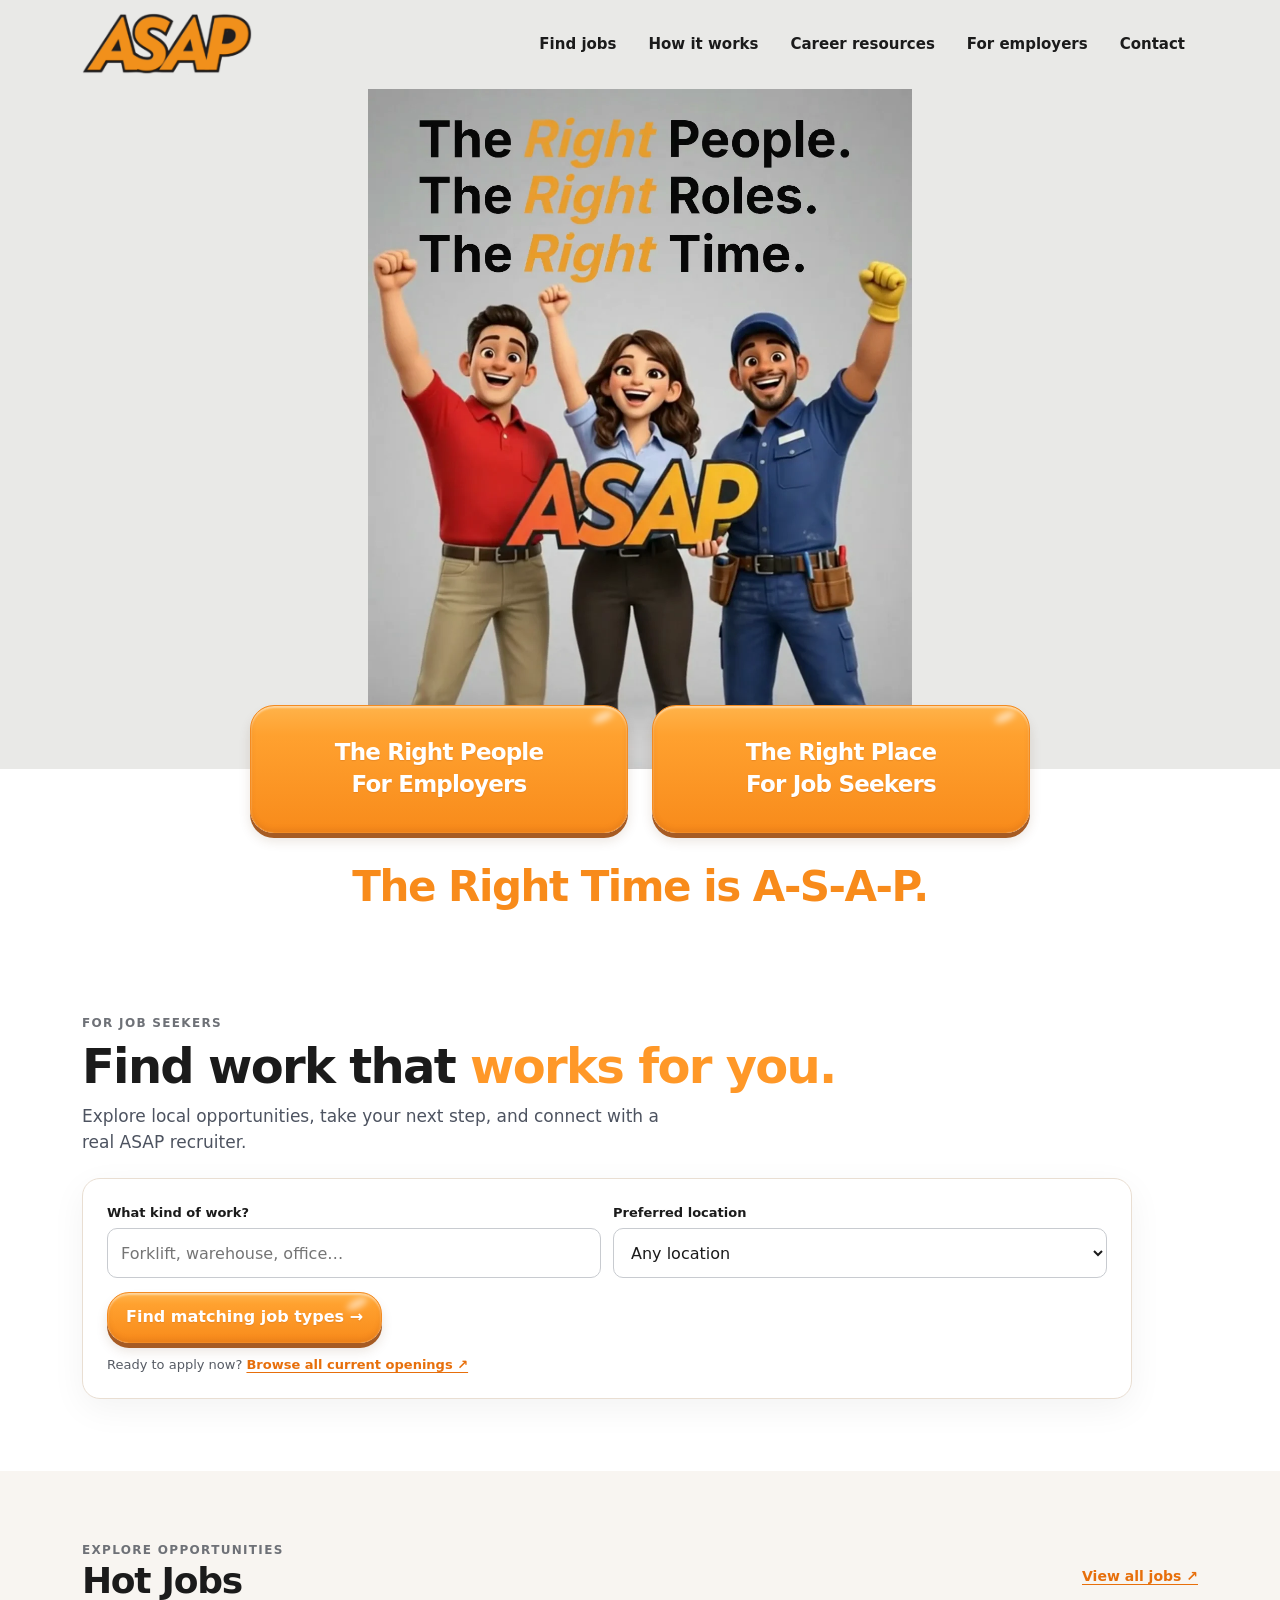
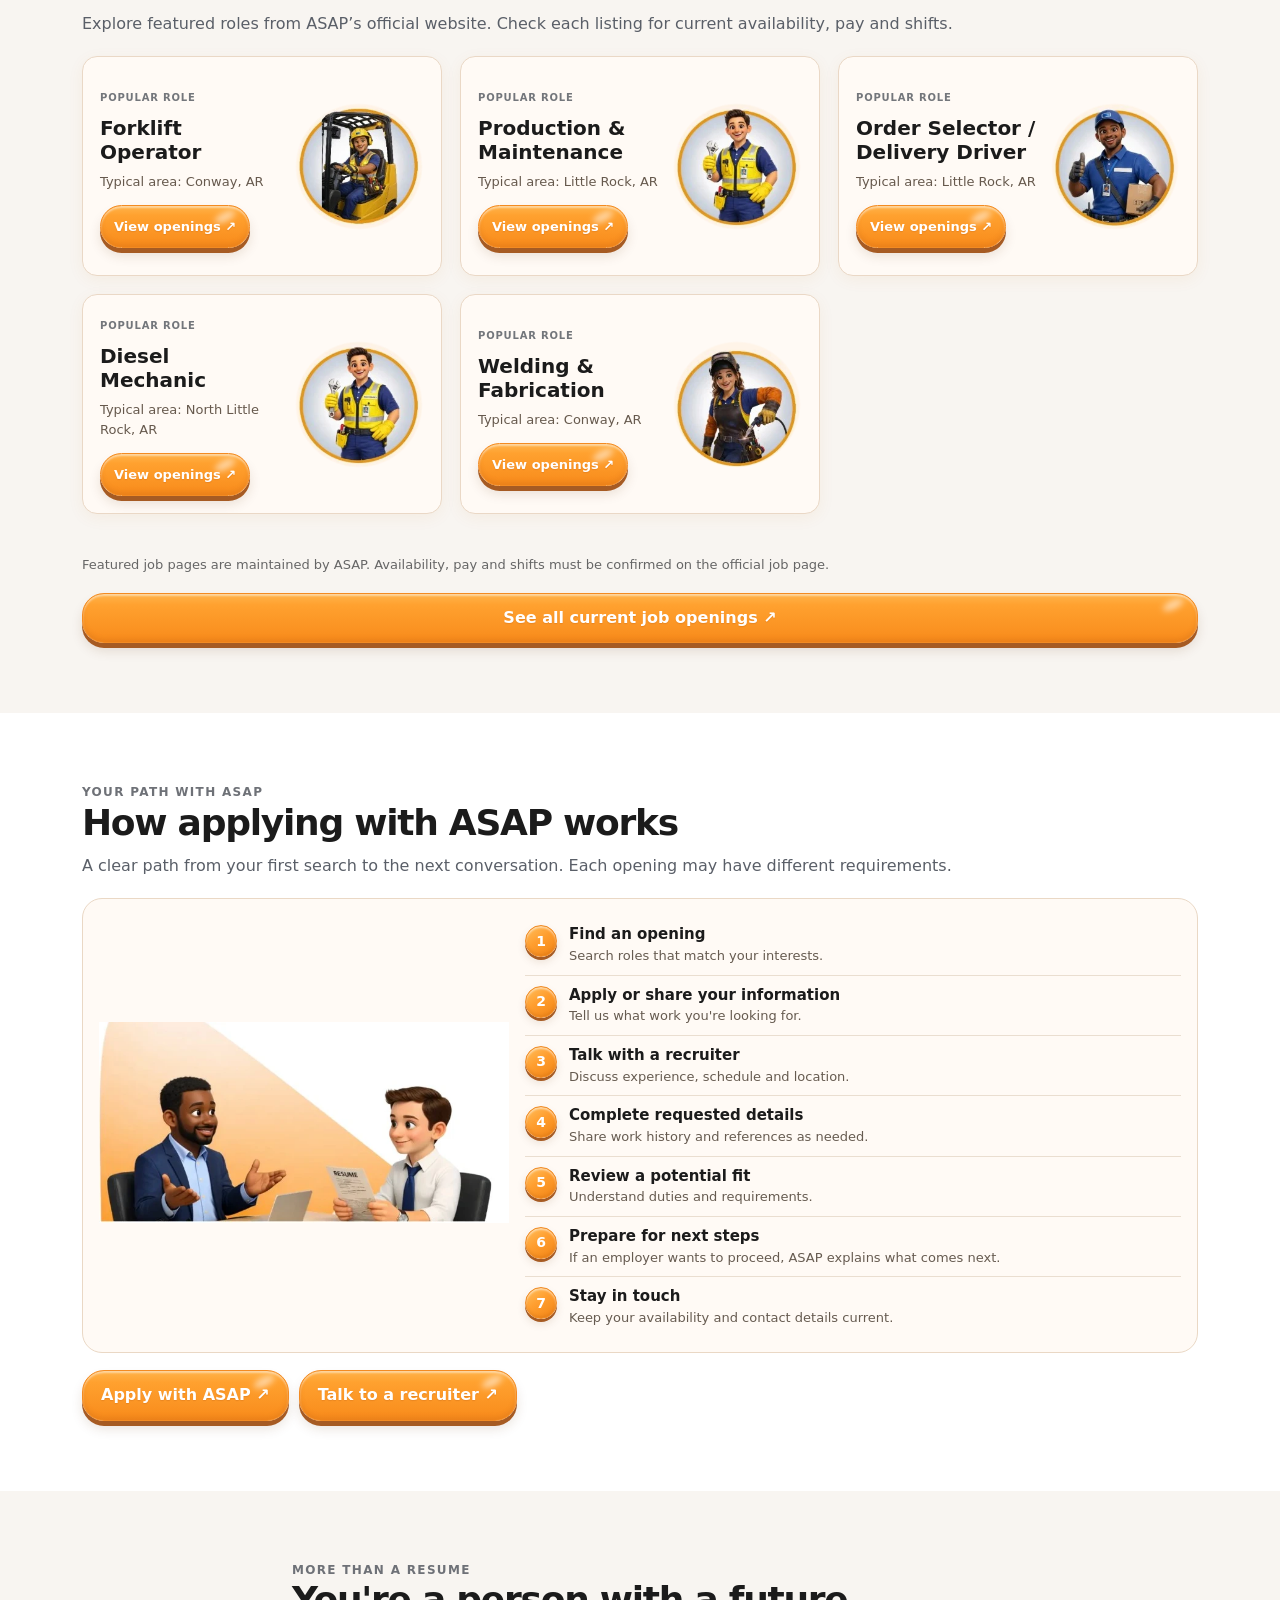
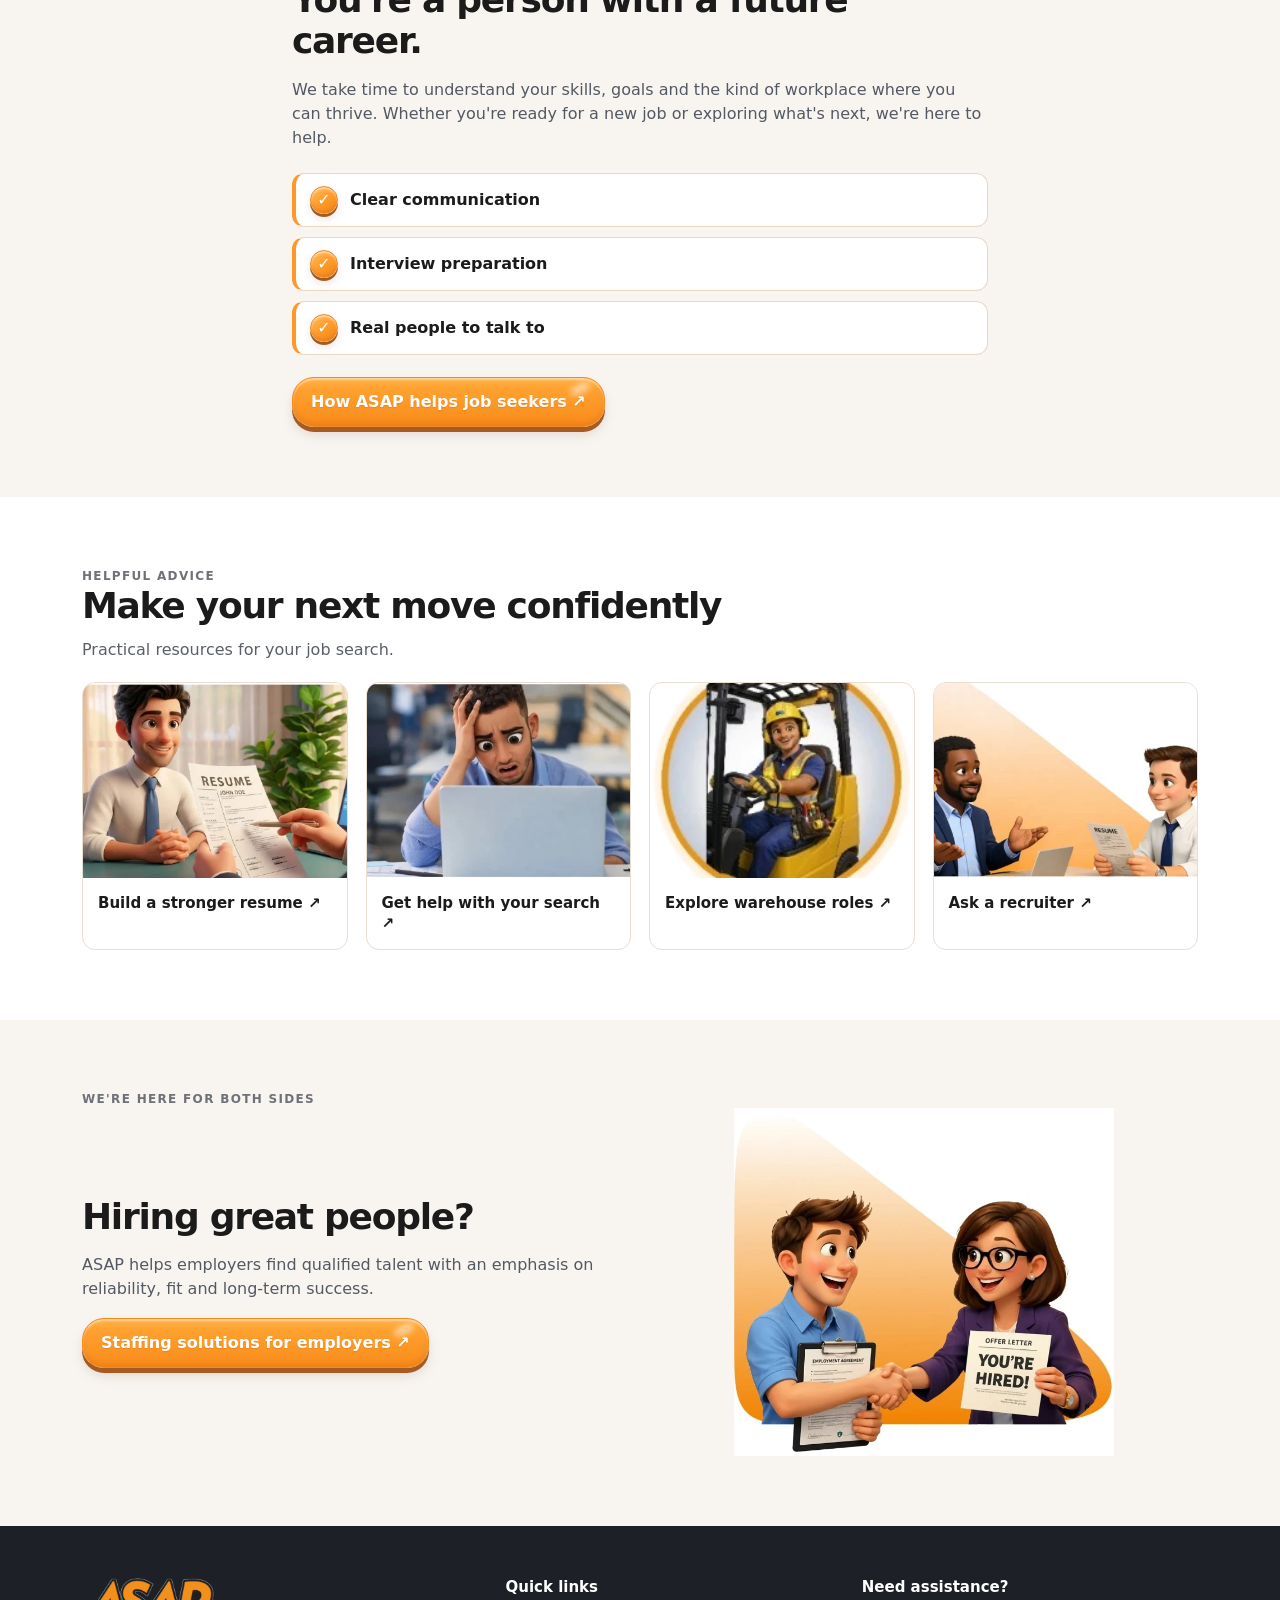
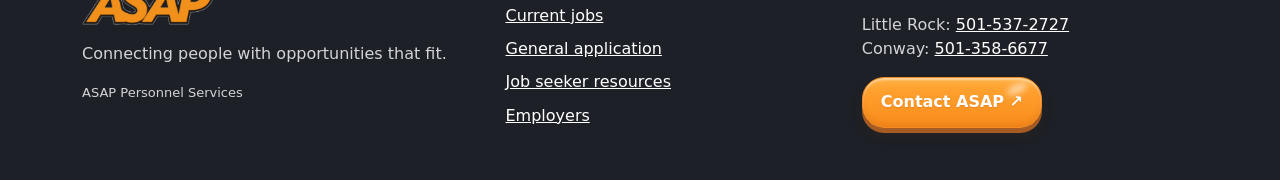
==== commit bccc3bee: "Translate ASAP mobile homepage into responsive desktop layout" ====
--- a/index.html
+++ b/index.html
@@ -87,7 +87,6 @@
 @media(min-width:680px){.hero video{aspect-ratio:1080 / 1350;max-height:none;object-fit:fill}}
 .hero-choice,.hero-caption.hero-choice{background:#fff!important}
 .hero-choice-tagline{color:#d36b0e!important;font-size:clamp(25px,6vw,40px)!important;font-weight:900!important;line-height:1.12!important;letter-spacing:-.035em!important;margin:23px 0 4px!important}
-<style>
 /* Oct 23 final hero audience-button placement and typography */
 .hero{overflow:visible!important}
 .hero-media{position:relative;z-index:0}
@@ -98,7 +97,33 @@
 .hero-choice-tagline{color:#f88b1b!important;margin:24px 0 0!important;font-size:clamp(26px,6vw,42px)!important;font-weight:900!important}
 @media(max-width:390px){.hero-caption.hero-choice{margin-top:-48px!important;background:linear-gradient(to bottom,transparent 0 48px,#fff 48px 100%)!important;padding-left:12px!important;padding-right:12px!important}.hero-choice-buttons{gap:10px}.hero-choice-btn{font-size:clamp(12px,3.55vw,15px)!important;min-height:96px;padding:12px 6px!important}}
 @media(min-width:680px){.hero-caption.hero-choice{margin-top:-58px!important;background:linear-gradient(to bottom,transparent 0 58px,#fff 58px 100%)!important}}
-</style></style></head><body><a class="skip" href="#search">Skip to job search</a><header class="top"><div class="shell toprow"><a aria-label="ASAP home" href="#top"><img alt="ASAP" class="logo" src="assets/asap-logo-transparent.png"/></a><button aria-controls="nav" aria-expanded="false" aria-label="Open menu" class="menu-btn" id="menu">☰</button><nav aria-label="Main navigation" class="nav" id="nav"><a href="#search">Find jobs</a><a href="#how">How it works</a><a href="https://asapworksforme.com/job-seekers/">Career resources</a><a href="https://asapworksforme.com/for-employers/">For employers</a><a href="https://asapworksforme.com/contact-us/">Contact</a></nav></div></header><main id="top"><section aria-label="ASAP introduction" class="hero"><div class="hero-media"><video aria-label="ASAP introduction video" autoplay="" id="heroVideo" muted="" playsinline="" poster="assets/asap-hero-oct23-final.webp" preload="metadata"><source src="assets/asap-hero-oct23-v2.mp4" type="video/mp4"/></video></div><div class="hero-caption hero-choice"><div class="hero-choice-buttons"><a class="hero-choice-btn" href="https://asapworksforme.com/for-employers/"><span>The Right People</span><span>For Employers</span></a><a class="hero-choice-btn" href="https://asapworksforme.com/job-seekers/"><span>The Right Place</span><span>For Job Seekers</span></a></div><p class="hero-choice-tagline">The Right Time is A-S-A-P.</p></div></section><section class="search-zone" id="search"><div class="shell"><div class="eyebrow">For job seekers</div><h1>Find work that <span style="color:var(--orange)">works for you.</span></h1><p class="lead">Explore local opportunities, take your next step, and connect with a real ASAP recruiter.</p><form class="search-card" id="jobForm"><div class="field-grid"><div class="field"><label for="keyword">What kind of work?</label><input autocomplete="off" id="keyword" name="keyword" placeholder="Forklift, warehouse, office…"/></div><div class="field"><label for="location">Preferred location</label><select id="location" name="location"><option value="">Any location</option><option value="Conway">Conway</option><option value="Little Rock">Little Rock</option><option value="North Little Rock">North Little Rock</option></select></div></div><button class="btn primary full" type="submit">Find matching job types →</button><p class="help">Ready to apply now? <a href="https://asapworksforme.com/job-openings/">Browse all current openings ↗</a></p></form></div></section><section class="section muted" id="jobs"><div class="shell"><div class="heading-row"><div><div class="eyebrow">Explore opportunities</div><h2>Hot Jobs</h2></div><a class="link" href="https://asapworksforme.com/job-openings/">View all jobs ↗</a></div><p class="sub">Explore featured roles from ASAP’s official website. Check each listing for current availability, pay and shifts.</p><div class="jobs" id="jobList"></div><p aria-live="polite" class="status" id="filterStatus" role="status"></p><p class="notice">Featured job pages are maintained by ASAP. Availability, pay and shifts must be confirmed on the official job page.</p><a class="btn primary full" href="https://asapworksforme.com/job-openings/" style="margin-top:18px">See all current job openings ↗</a></div></section><section class="section process-section" id="how"><div class="shell"><div class="eyebrow">Your path with ASAP</div><h2>How applying with ASAP works</h2><p class="sub">A clear path from your first search to the next conversation. Each opening may have different requirements.</p><div aria-label="Candidate journey" class="journey" role="group"><div class="journey-figure"><img alt="Friendly recruiter helping a job seeker" loading="lazy" src="assets/career.webp"/></div><ol class="journey-list"><li><strong>Find an opening</strong><span>Search roles that match your interests.</span></li><li><strong>Apply or share your information</strong><span>Tell us what work you're looking for.</span></li><li><strong>Talk with a recruiter</strong><span>Discuss experience, schedule and location.</span></li><li><strong>Complete requested details</strong><span>Share work history and references as needed.</span></li><li><strong>Review a potential fit</strong><span>Understand duties and requirements.</span></li><li><strong>Prepare for next steps</strong><span>If an employer wants to proceed, ASAP explains what comes next.</span></li><li><strong>Stay in touch</strong><span>Keep your availability and contact details current.</span></li></ol></div><div class="action-row process-actions"><a class="btn primary" href="https://asapworksforme.com/general-application/">Apply with ASAP ↗</a><a class="btn outline" href="https://asapworksforme.com/contact-us/">Talk to a recruiter ↗</a></div></div></section><section class="section muted"><div class="shell split"><div><div class="eyebrow">More than a resume</div><h2>You're a person with a future career.</h2><p>We take time to understand your skills, goals and the kind of workplace where you can thrive. Whether you're ready for a new job or exploring what's next, we're here to help.</p><div class="pill-row"><div class="benefit"><span aria-hidden="true" class="benefit-icon">✓</span><span>Clear communication</span></div><div class="benefit"><span aria-hidden="true" class="benefit-icon">✓</span><span>Interview preparation</span></div><div class="benefit"><span aria-hidden="true" class="benefit-icon">✓</span><span>Real people to talk to</span></div></div><a class="btn primary" href="https://asapworksforme.com/job-seekers/">How ASAP helps job seekers ↗</a></div></div></section><section class="section" id="resources"><div class="shell"><div class="eyebrow">Helpful advice</div><h2>Make your next move confidently</h2><p class="sub">Practical resources for your job search.</p><div class="resource-grid"><a class="resource" href="https://asapworksforme.com/blog/best-resume-format-in-2026-how-to-write-a-job-winning-resume-that-gets-interviews/"><img alt="Resume review" loading="lazy" src="assets/resume.webp"/><strong>Build a stronger resume ↗</strong></a><a class="resource" href="https://asapworksforme.com/blog/job-hunting-in-hard-times-simple-ways-to-finally-get-hired/"><img alt="Job seeker using a laptop" loading="lazy" src="assets/hard-times.webp"/><strong>Get help with your search ↗</strong></a><a class="resource" href="https://asapworksforme.com/job-openings/"><img alt="Warehouse worker" loading="lazy" src="assets/hot-forklift-large.png"/><strong>Explore warehouse roles ↗</strong></a><a class="resource" href="https://asapworksforme.com/contact-us/"><img alt="Career conversation" loading="lazy" src="assets/career.webp"/><strong>Ask a recruiter ↗</strong></a></div></div></section><section class="section muted"><div class="shell"><div class="eyebrow">We're here for both sides</div><div class="split"><div><h2>Hiring great people?</h2><p>ASAP helps employers find qualified talent with an emphasis on reliability, fit and long-term success.</p><a class="btn primary" href="https://asapworksforme.com/for-employers/">Staffing solutions for employers ↗</a></div><img alt="Illustration of a successful hiring partnership" loading="lazy" src="assets/partner.webp"/></div></div></section></main><footer class="footer"><div class="shell footer-grid"><div><img alt="ASAP" class="logo" src="assets/asap-logo-transparent.png"/><p>Connecting people with opportunities that fit.</p><p class="small">ASAP Personnel Services</p></div><div><h3>Quick links</h3><div class="footer-links"><a href="https://asapworksforme.com/job-openings/">Current jobs</a><a href="https://asapworksforme.com/general-application/">General application</a><a href="https://asapworksforme.com/job-seekers/">Job seeker resources</a><a href="https://asapworksforme.com/for-employers/">Employers</a></div></div><div><h3>Need assistance?</h3><p>Little Rock: <a href="tel:+15015372727">501-537-2727</a><br/>Conway: <a href="tel:+15013586677">501-358-6677</a></p><a class="btn orange" href="https://asapworksforme.com/contact-us/">Contact ASAP ↗</a></div></div></footer><script>
+
+/* Desktop translation: preserve mobile styling and video proportions */
+@media (min-width: 900px) {
+  .toprow{height:88px}
+  .top .logo{width:170px;max-height:70px}
+  .nav{gap:6px;align-items:center}
+  .nav a{padding:11px 13px;font-size:15px}
+  .hero{background:#e9e9e7}
+  .hero-media{max-width:900px;margin:auto}
+  .hero video{width:100%;height:auto;aspect-ratio:1080/1350;max-height:680px;object-fit:contain}
+  .hero-caption.hero-choice{max-width:none;margin-top:-64px!important;padding:0 24px 42px!important;background:linear-gradient(to bottom,transparent 0 64px,#fff 64px 100%)!important}
+  .hero-choice-buttons{max-width:780px;gap:24px}
+  .hero-choice-btn{min-height:128px;padding:20px 24px!important;font-size:23px!important;line-height:1.2!important}
+  .hero-choice-tagline{font-size:42px!important;margin-top:30px!important}
+  .shell{max-width:1180px;padding-left:32px;padding-right:32px}
+  .search-zone{padding:62px 0 72px}
+  .search-zone h1{max-width:none;font-size:48px}
+  .search-card{max-width:1050px}
+  .section{padding:70px 0}
+  .jobs{grid-template-columns:repeat(3,minmax(0,1fr));gap:18px}
+  .job-card{grid-template-columns:minmax(0,1fr) 40%;min-height:220px}
+  .job-card h3{font-size:20px}
+  .resource-grid{gap:18px}
+  .resource strong{font-size:15px;padding:15px}
+  .footer{padding:52px 0}
+}
+</style></head><body><a class="skip" href="#search">Skip to job search</a><header class="top"><div class="shell toprow"><a aria-label="ASAP home" href="#top"><img alt="ASAP" class="logo" src="assets/asap-logo-transparent.png"/></a><button aria-controls="nav" aria-expanded="false" aria-label="Open menu" class="menu-btn" id="menu">☰</button><nav aria-label="Main navigation" class="nav" id="nav"><a href="#search">Find jobs</a><a href="#how">How it works</a><a href="https://asapworksforme.com/job-seekers/">Career resources</a><a href="https://asapworksforme.com/for-employers/">For employers</a><a href="https://asapworksforme.com/contact-us/">Contact</a></nav></div></header><main id="top"><section aria-label="ASAP introduction" class="hero"><div class="hero-media"><video aria-label="ASAP introduction video" autoplay="" id="heroVideo" muted="" playsinline="" poster="assets/asap-hero-oct23-final.webp" preload="metadata"><source src="assets/asap-hero-oct23-v2.mp4" type="video/mp4"/></video></div><div class="hero-caption hero-choice"><div class="hero-choice-buttons"><a class="hero-choice-btn" href="https://asapworksforme.com/for-employers/"><span>The Right People</span><span>For Employers</span></a><a class="hero-choice-btn" href="https://asapworksforme.com/job-seekers/"><span>The Right Place</span><span>For Job Seekers</span></a></div><p class="hero-choice-tagline">The Right Time is A-S-A-P.</p></div></section><section class="search-zone" id="search"><div class="shell"><div class="eyebrow">For job seekers</div><h1>Find work that <span style="color:var(--orange)">works for you.</span></h1><p class="lead">Explore local opportunities, take your next step, and connect with a real ASAP recruiter.</p><form class="search-card" id="jobForm"><div class="field-grid"><div class="field"><label for="keyword">What kind of work?</label><input autocomplete="off" id="keyword" name="keyword" placeholder="Forklift, warehouse, office…"/></div><div class="field"><label for="location">Preferred location</label><select id="location" name="location"><option value="">Any location</option><option value="Conway">Conway</option><option value="Little Rock">Little Rock</option><option value="North Little Rock">North Little Rock</option></select></div></div><button class="btn primary full" type="submit">Find matching job types →</button><p class="help">Ready to apply now? <a href="https://asapworksforme.com/job-openings/">Browse all current openings ↗</a></p></form></div></section><section class="section muted" id="jobs"><div class="shell"><div class="heading-row"><div><div class="eyebrow">Explore opportunities</div><h2>Hot Jobs</h2></div><a class="link" href="https://asapworksforme.com/job-openings/">View all jobs ↗</a></div><p class="sub">Explore featured roles from ASAP’s official website. Check each listing for current availability, pay and shifts.</p><div class="jobs" id="jobList"></div><p aria-live="polite" class="status" id="filterStatus" role="status"></p><p class="notice">Featured job pages are maintained by ASAP. Availability, pay and shifts must be confirmed on the official job page.</p><a class="btn primary full" href="https://asapworksforme.com/job-openings/" style="margin-top:18px">See all current job openings ↗</a></div></section><section class="section process-section" id="how"><div class="shell"><div class="eyebrow">Your path with ASAP</div><h2>How applying with ASAP works</h2><p class="sub">A clear path from your first search to the next conversation. Each opening may have different requirements.</p><div aria-label="Candidate journey" class="journey" role="group"><div class="journey-figure"><img alt="Friendly recruiter helping a job seeker" loading="lazy" src="assets/career.webp"/></div><ol class="journey-list"><li><strong>Find an opening</strong><span>Search roles that match your interests.</span></li><li><strong>Apply or share your information</strong><span>Tell us what work you're looking for.</span></li><li><strong>Talk with a recruiter</strong><span>Discuss experience, schedule and location.</span></li><li><strong>Complete requested details</strong><span>Share work history and references as needed.</span></li><li><strong>Review a potential fit</strong><span>Understand duties and requirements.</span></li><li><strong>Prepare for next steps</strong><span>If an employer wants to proceed, ASAP explains what comes next.</span></li><li><strong>Stay in touch</strong><span>Keep your availability and contact details current.</span></li></ol></div><div class="action-row process-actions"><a class="btn primary" href="https://asapworksforme.com/general-application/">Apply with ASAP ↗</a><a class="btn outline" href="https://asapworksforme.com/contact-us/">Talk to a recruiter ↗</a></div></div></section><section class="section muted"><div class="shell split"><div><div class="eyebrow">More than a resume</div><h2>You're a person with a future career.</h2><p>We take time to understand your skills, goals and the kind of workplace where you can thrive. Whether you're ready for a new job or exploring what's next, we're here to help.</p><div class="pill-row"><div class="benefit"><span aria-hidden="true" class="benefit-icon">✓</span><span>Clear communication</span></div><div class="benefit"><span aria-hidden="true" class="benefit-icon">✓</span><span>Interview preparation</span></div><div class="benefit"><span aria-hidden="true" class="benefit-icon">✓</span><span>Real people to talk to</span></div></div><a class="btn primary" href="https://asapworksforme.com/job-seekers/">How ASAP helps job seekers ↗</a></div></div></section><section class="section" id="resources"><div class="shell"><div class="eyebrow">Helpful advice</div><h2>Make your next move confidently</h2><p class="sub">Practical resources for your job search.</p><div class="resource-grid"><a class="resource" href="https://asapworksforme.com/blog/best-resume-format-in-2026-how-to-write-a-job-winning-resume-that-gets-interviews/"><img alt="Resume review" loading="lazy" src="assets/resume.webp"/><strong>Build a stronger resume ↗</strong></a><a class="resource" href="https://asapworksforme.com/blog/job-hunting-in-hard-times-simple-ways-to-finally-get-hired/"><img alt="Job seeker using a laptop" loading="lazy" src="assets/hard-times.webp"/><strong>Get help with your search ↗</strong></a><a class="resource" href="https://asapworksforme.com/job-openings/"><img alt="Warehouse worker" loading="lazy" src="assets/hot-forklift-large.png"/><strong>Explore warehouse roles ↗</strong></a><a class="resource" href="https://asapworksforme.com/contact-us/"><img alt="Career conversation" loading="lazy" src="assets/career.webp"/><strong>Ask a recruiter ↗</strong></a></div></div></section><section class="section muted"><div class="shell"><div class="eyebrow">We're here for both sides</div><div class="split"><div><h2>Hiring great people?</h2><p>ASAP helps employers find qualified talent with an emphasis on reliability, fit and long-term success.</p><a class="btn primary" href="https://asapworksforme.com/for-employers/">Staffing solutions for employers ↗</a></div><img alt="Illustration of a successful hiring partnership" loading="lazy" src="assets/partner.webp"/></div></div></section></main><footer class="footer"><div class="shell footer-grid"><div><img alt="ASAP" class="logo" src="assets/asap-logo-transparent.png"/><p>Connecting people with opportunities that fit.</p><p class="small">ASAP Personnel Services</p></div><div><h3>Quick links</h3><div class="footer-links"><a href="https://asapworksforme.com/job-openings/">Current jobs</a><a href="https://asapworksforme.com/general-application/">General application</a><a href="https://asapworksforme.com/job-seekers/">Job seeker resources</a><a href="https://asapworksforme.com/for-employers/">Employers</a></div></div><div><h3>Need assistance?</h3><p>Little Rock: <a href="tel:+15015372727">501-537-2727</a><br/>Conway: <a href="tel:+15013586677">501-358-6677</a></p><a class="btn orange" href="https://asapworksforme.com/contact-us/">Contact ASAP ↗</a></div></div></footer><script>
 const menu=document.getElementById('menu'),nav=document.getElementById('nav');menu.addEventListener('click',()=>{let open=nav.classList.toggle('open');menu.setAttribute('aria-expanded',String(open));menu.setAttribute('aria-label',open?'Close menu':'Open menu');menu.textContent=open?'×':'☰'});nav.querySelectorAll('a').forEach(a=>a.addEventListener('click',()=>{nav.classList.remove('open');menu.setAttribute('aria-expanded','false');menu.textContent='☰'}));
 const video=document.getElementById('heroVideo');video.loop=false;video.addEventListener('ended',()=>{video.pause();try{video.currentTime=Math.max(0,video.duration-.025)}catch(e){}});video.addEventListener('error',()=>{video.style.display='none';const im=document.createElement('img');im.src='assets/asap-hero-oct23-final.webp';im.alt='ASAP staffing team';im.style.cssText='display:block;width:100%;height:auto';video.parentElement.append(im)});
 const roles=[{title:'Forklift Operator',url:'https://asapworksforme.com/job/forklift-operators/',place:'Conway',img:'hot-forklift-large.png',keywords:'warehouse forklift logistics'},{title:'Production & Maintenance',url:'https://asapworksforme.com/job/production-maintenance/',place:'Little Rock',img:'hot-maintenance-large.png',keywords:'manufacturing maintenance production'},{title:'Order Selector / Delivery Driver',url:'https://asapworksforme.com/job/order-selector-delivery-driver/',place:'Little Rock',img:'hot-delivery-large.png',keywords:'delivery driver warehouse logistics'},{title:'Diesel Mechanic',url:'https://asapworksforme.com/job/diesel-mechanic/',place:'North Little Rock',img:'hot-maintenance-large.png',keywords:'mechanic automotive maintenance'},{title:'Welding & Fabrication',url:'https://asapworksforme.com/job/mig-flux-core-welder/',place:'Conway',img:'hot-welder-large.png',keywords:'welder welding manufacturing'}];const list=document.getElementById('jobList'),status=document.getElementById('filterStatus');function render(){const q=document.getElementById('keyword').value.toLowerCase().trim(),loc=document.getElementById('location').value;const matches=roles.filter(j=>(!q||(j.title+' '+j.keywords).toLowerCase().includes(q))&&(!loc||j.place===loc));list.innerHTML=matches.map(j=>`<article class="job-card"><div class="job-content"><span class="tag">Popular role</span><h3>${j.title}</h3><p>Typical area: ${j.place}, AR</p><a class="btn primary job-cta" href="${j.url}" aria-label="View ASAP job page for ${j.title}">View openings ↗</a></div><img class="job-art" src="assets/${j.img}" alt="" loading="lazy" width="128" height="128"></article>`).join('');if(!matches.length)list.innerHTML='<div class="job-card"><h3>No matching examples</h3><p>ASAP may have other opportunities. Browse the live openings for the latest roles.</p><a class="btn secondary" href="https://asapworksforme.com/job-openings/">See live openings ↗</a></div>';status.textContent=q||loc?`${matches.length} matching example role type${matches.length===1?'':'s'}. Check the live listings for actual vacancies.`:'';}document.getElementById('jobForm').addEventListener('submit',e=>{e.preventDefault();render();document.getElementById('jobs').scrollIntoView({behavior:'smooth',block:'start'})});render();
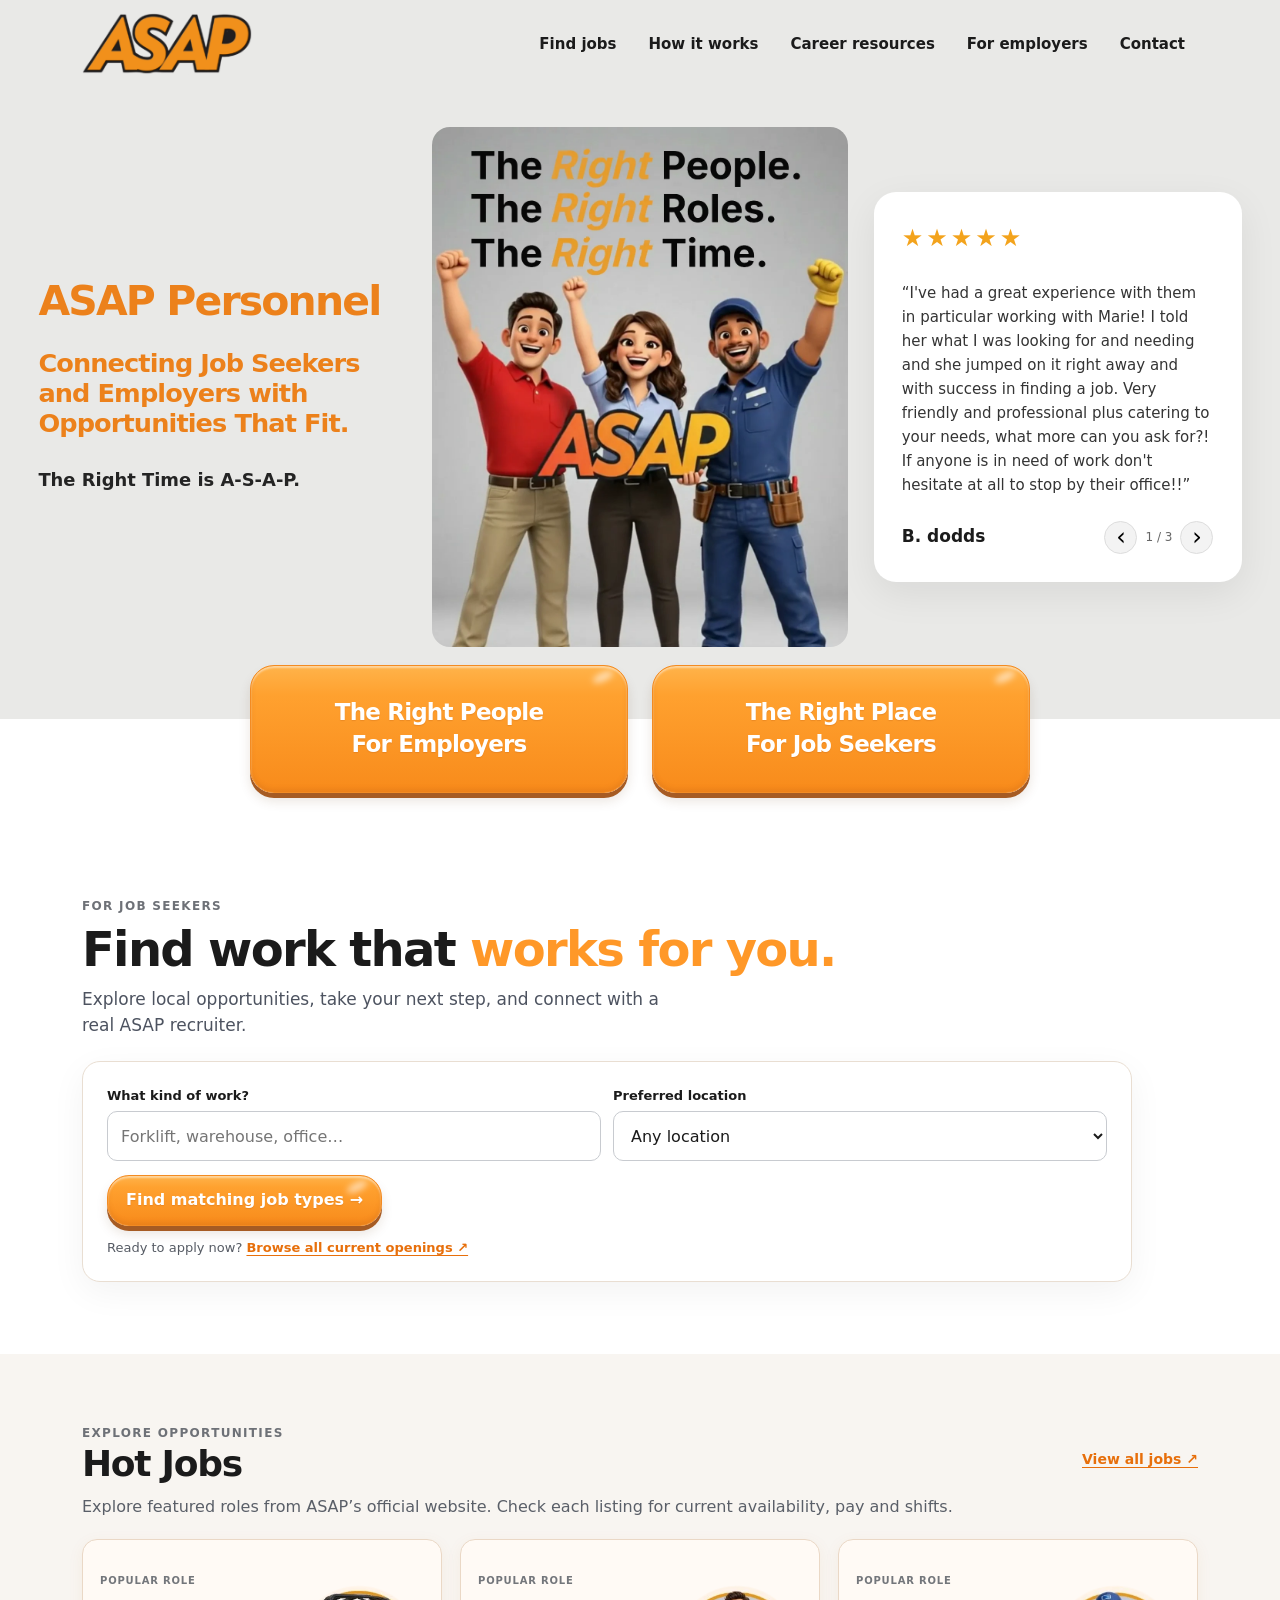
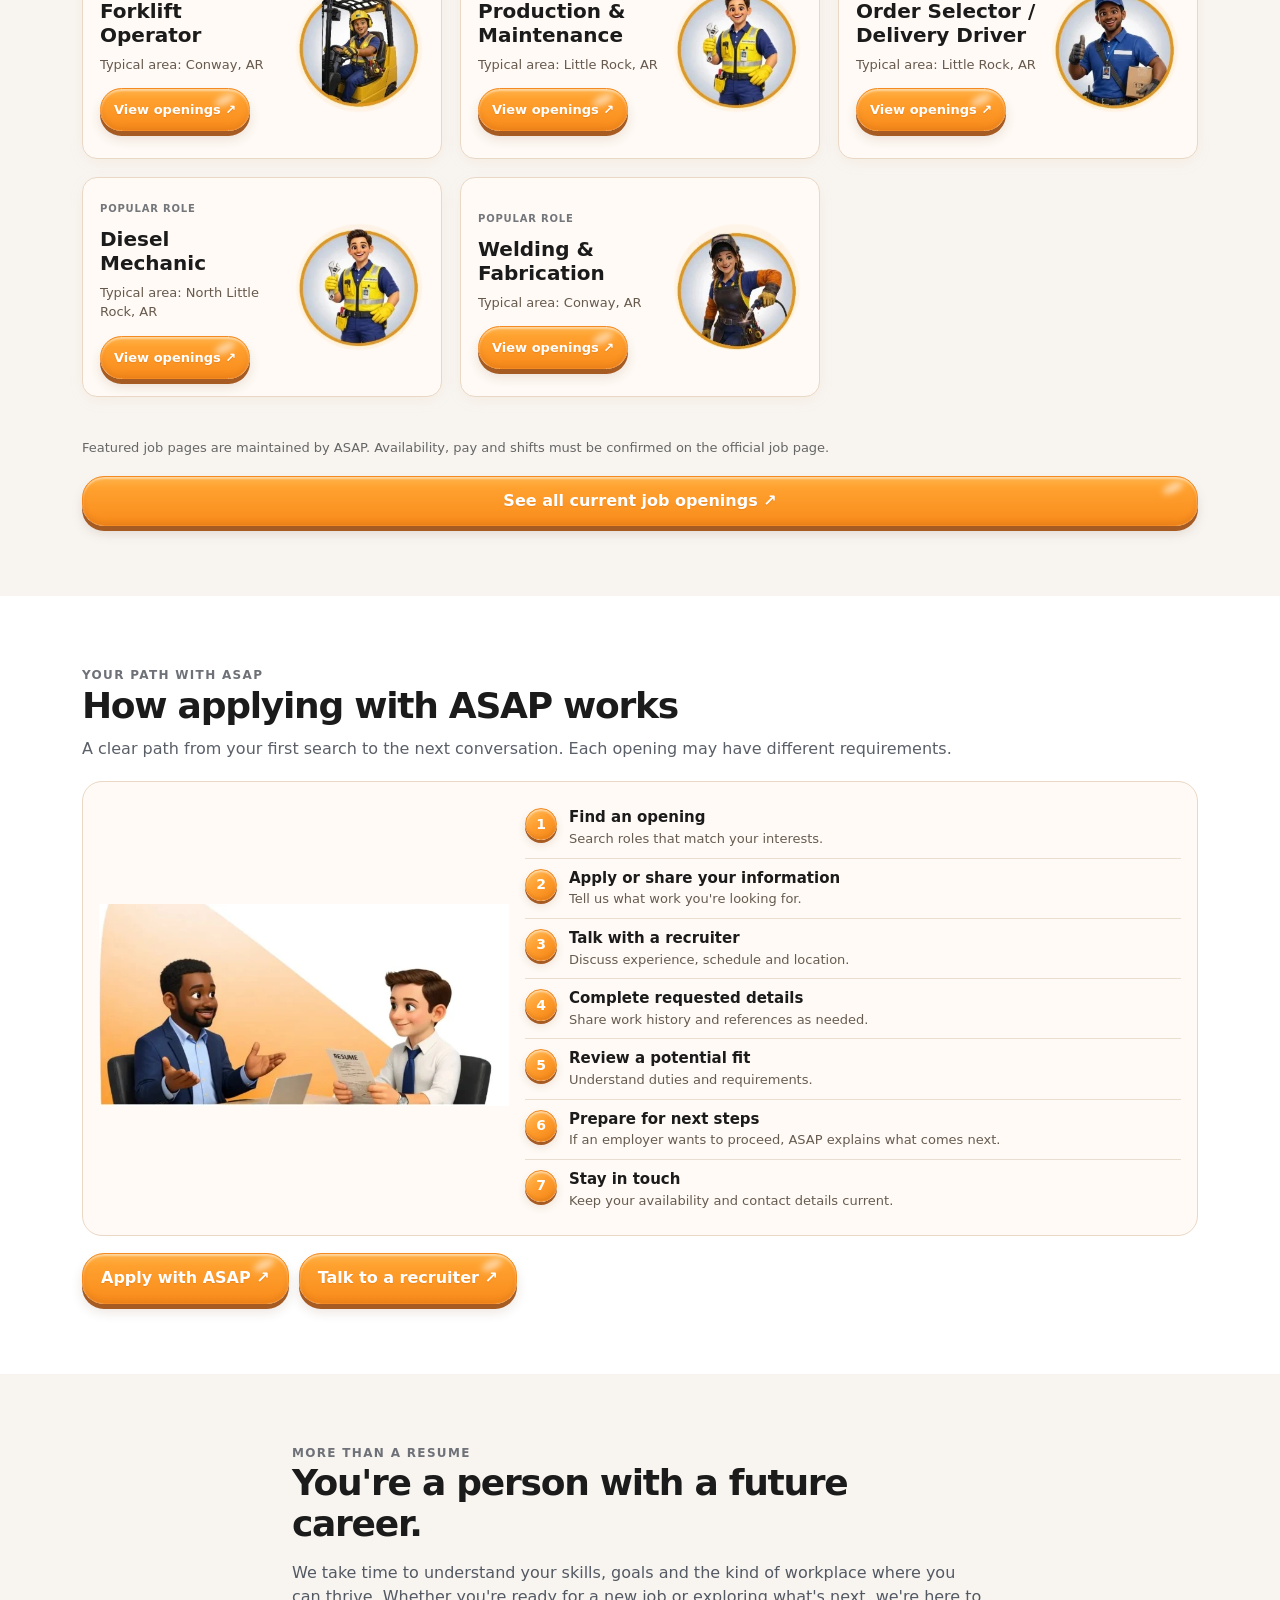
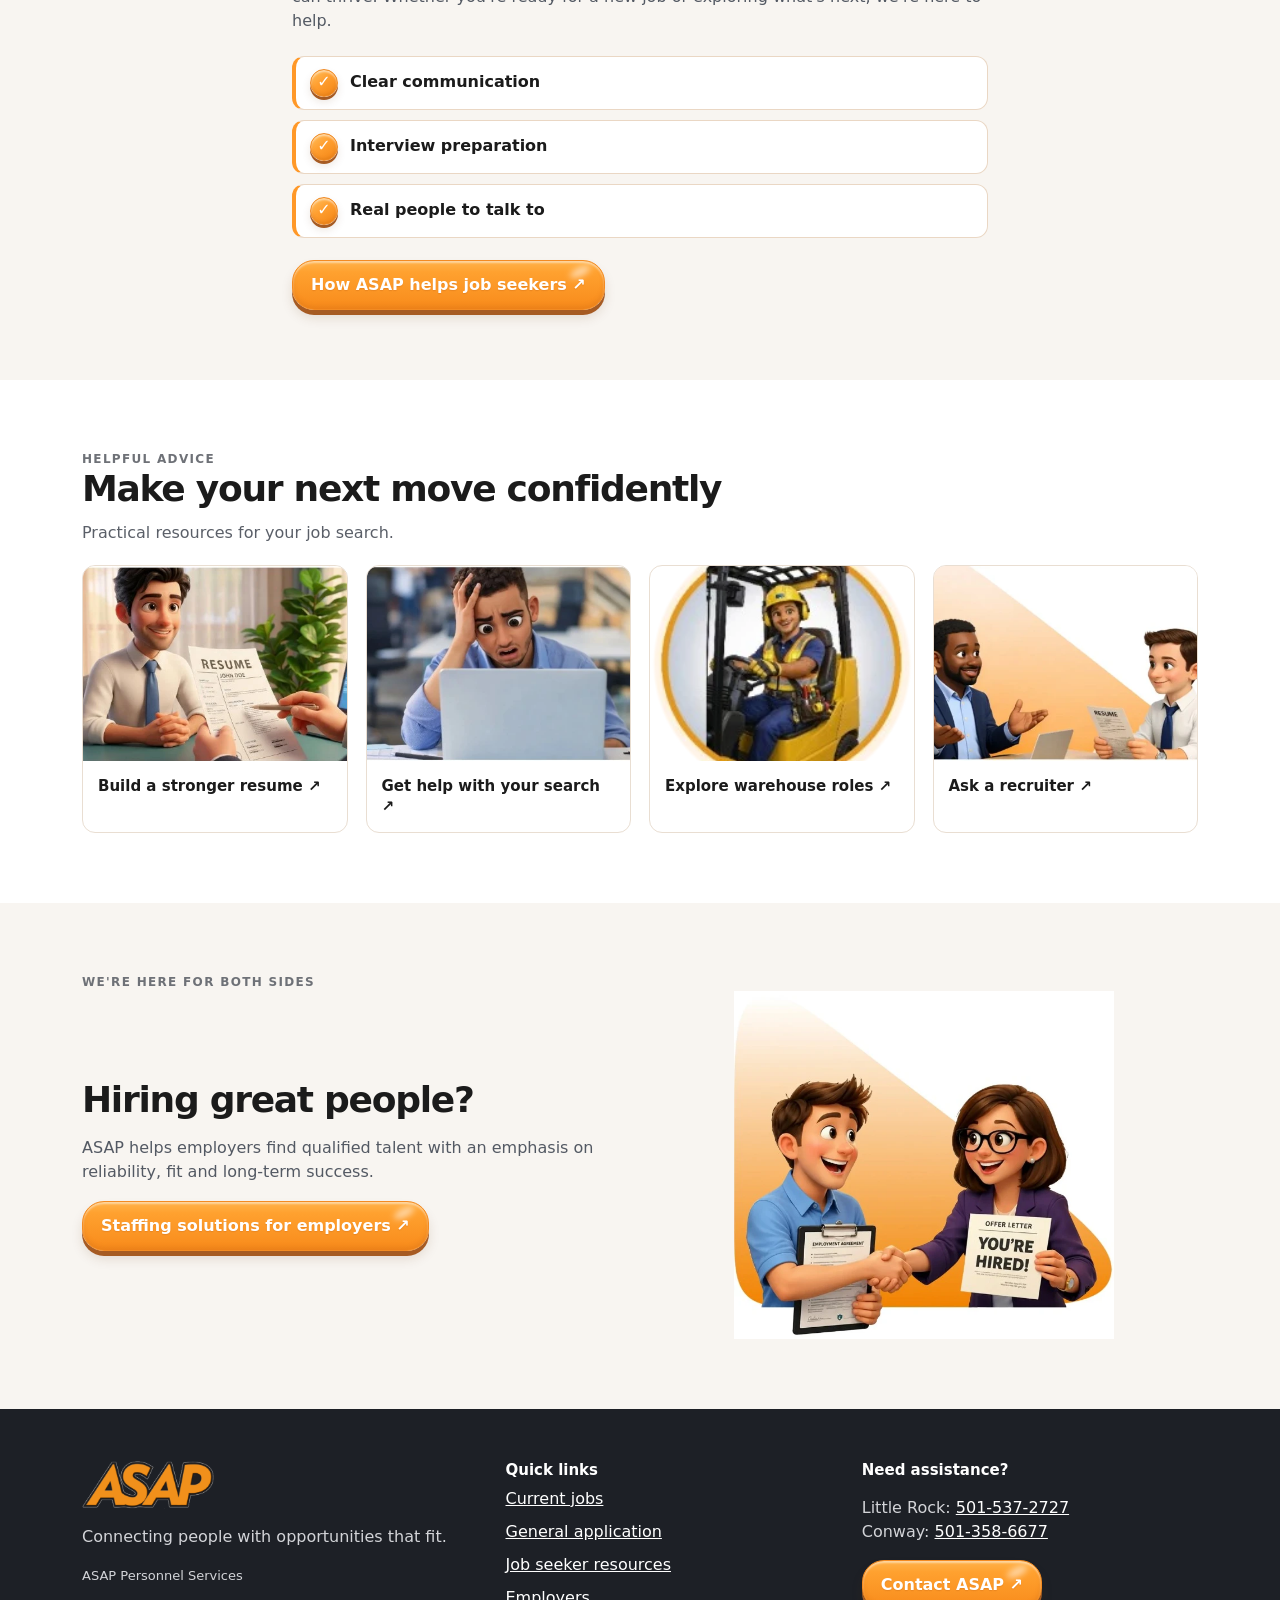
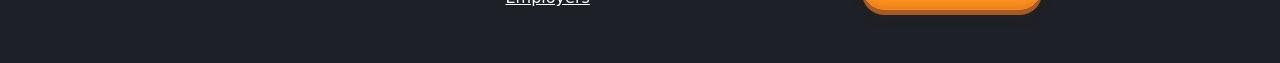
==== commit e7f4386a: "Add desktop three-column hero with orange brand messaging and rotating testimonials" ====
--- a/index.html
+++ b/index.html
@@ -123,8 +123,47 @@
   .resource strong{font-size:15px;padding:15px}
   .footer{padding:52px 0}
 }
-</style></head><body><a class="skip" href="#search">Skip to job search</a><header class="top"><div class="shell toprow"><a aria-label="ASAP home" href="#top"><img alt="ASAP" class="logo" src="assets/asap-logo-transparent.png"/></a><button aria-controls="nav" aria-expanded="false" aria-label="Open menu" class="menu-btn" id="menu">☰</button><nav aria-label="Main navigation" class="nav" id="nav"><a href="#search">Find jobs</a><a href="#how">How it works</a><a href="https://asapworksforme.com/job-seekers/">Career resources</a><a href="https://asapworksforme.com/for-employers/">For employers</a><a href="https://asapworksforme.com/contact-us/">Contact</a></nav></div></header><main id="top"><section aria-label="ASAP introduction" class="hero"><div class="hero-media"><video aria-label="ASAP introduction video" autoplay="" id="heroVideo" muted="" playsinline="" poster="assets/asap-hero-oct23-final.webp" preload="metadata"><source src="assets/asap-hero-oct23-v2.mp4" type="video/mp4"/></video></div><div class="hero-caption hero-choice"><div class="hero-choice-buttons"><a class="hero-choice-btn" href="https://asapworksforme.com/for-employers/"><span>The Right People</span><span>For Employers</span></a><a class="hero-choice-btn" href="https://asapworksforme.com/job-seekers/"><span>The Right Place</span><span>For Job Seekers</span></a></div><p class="hero-choice-tagline">The Right Time is A-S-A-P.</p></div></section><section class="search-zone" id="search"><div class="shell"><div class="eyebrow">For job seekers</div><h1>Find work that <span style="color:var(--orange)">works for you.</span></h1><p class="lead">Explore local opportunities, take your next step, and connect with a real ASAP recruiter.</p><form class="search-card" id="jobForm"><div class="field-grid"><div class="field"><label for="keyword">What kind of work?</label><input autocomplete="off" id="keyword" name="keyword" placeholder="Forklift, warehouse, office…"/></div><div class="field"><label for="location">Preferred location</label><select id="location" name="location"><option value="">Any location</option><option value="Conway">Conway</option><option value="Little Rock">Little Rock</option><option value="North Little Rock">North Little Rock</option></select></div></div><button class="btn primary full" type="submit">Find matching job types →</button><p class="help">Ready to apply now? <a href="https://asapworksforme.com/job-openings/">Browse all current openings ↗</a></p></form></div></section><section class="section muted" id="jobs"><div class="shell"><div class="heading-row"><div><div class="eyebrow">Explore opportunities</div><h2>Hot Jobs</h2></div><a class="link" href="https://asapworksforme.com/job-openings/">View all jobs ↗</a></div><p class="sub">Explore featured roles from ASAP’s official website. Check each listing for current availability, pay and shifts.</p><div class="jobs" id="jobList"></div><p aria-live="polite" class="status" id="filterStatus" role="status"></p><p class="notice">Featured job pages are maintained by ASAP. Availability, pay and shifts must be confirmed on the official job page.</p><a class="btn primary full" href="https://asapworksforme.com/job-openings/" style="margin-top:18px">See all current job openings ↗</a></div></section><section class="section process-section" id="how"><div class="shell"><div class="eyebrow">Your path with ASAP</div><h2>How applying with ASAP works</h2><p class="sub">A clear path from your first search to the next conversation. Each opening may have different requirements.</p><div aria-label="Candidate journey" class="journey" role="group"><div class="journey-figure"><img alt="Friendly recruiter helping a job seeker" loading="lazy" src="assets/career.webp"/></div><ol class="journey-list"><li><strong>Find an opening</strong><span>Search roles that match your interests.</span></li><li><strong>Apply or share your information</strong><span>Tell us what work you're looking for.</span></li><li><strong>Talk with a recruiter</strong><span>Discuss experience, schedule and location.</span></li><li><strong>Complete requested details</strong><span>Share work history and references as needed.</span></li><li><strong>Review a potential fit</strong><span>Understand duties and requirements.</span></li><li><strong>Prepare for next steps</strong><span>If an employer wants to proceed, ASAP explains what comes next.</span></li><li><strong>Stay in touch</strong><span>Keep your availability and contact details current.</span></li></ol></div><div class="action-row process-actions"><a class="btn primary" href="https://asapworksforme.com/general-application/">Apply with ASAP ↗</a><a class="btn outline" href="https://asapworksforme.com/contact-us/">Talk to a recruiter ↗</a></div></div></section><section class="section muted"><div class="shell split"><div><div class="eyebrow">More than a resume</div><h2>You're a person with a future career.</h2><p>We take time to understand your skills, goals and the kind of workplace where you can thrive. Whether you're ready for a new job or exploring what's next, we're here to help.</p><div class="pill-row"><div class="benefit"><span aria-hidden="true" class="benefit-icon">✓</span><span>Clear communication</span></div><div class="benefit"><span aria-hidden="true" class="benefit-icon">✓</span><span>Interview preparation</span></div><div class="benefit"><span aria-hidden="true" class="benefit-icon">✓</span><span>Real people to talk to</span></div></div><a class="btn primary" href="https://asapworksforme.com/job-seekers/">How ASAP helps job seekers ↗</a></div></div></section><section class="section" id="resources"><div class="shell"><div class="eyebrow">Helpful advice</div><h2>Make your next move confidently</h2><p class="sub">Practical resources for your job search.</p><div class="resource-grid"><a class="resource" href="https://asapworksforme.com/blog/best-resume-format-in-2026-how-to-write-a-job-winning-resume-that-gets-interviews/"><img alt="Resume review" loading="lazy" src="assets/resume.webp"/><strong>Build a stronger resume ↗</strong></a><a class="resource" href="https://asapworksforme.com/blog/job-hunting-in-hard-times-simple-ways-to-finally-get-hired/"><img alt="Job seeker using a laptop" loading="lazy" src="assets/hard-times.webp"/><strong>Get help with your search ↗</strong></a><a class="resource" href="https://asapworksforme.com/job-openings/"><img alt="Warehouse worker" loading="lazy" src="assets/hot-forklift-large.png"/><strong>Explore warehouse roles ↗</strong></a><a class="resource" href="https://asapworksforme.com/contact-us/"><img alt="Career conversation" loading="lazy" src="assets/career.webp"/><strong>Ask a recruiter ↗</strong></a></div></div></section><section class="section muted"><div class="shell"><div class="eyebrow">We're here for both sides</div><div class="split"><div><h2>Hiring great people?</h2><p>ASAP helps employers find qualified talent with an emphasis on reliability, fit and long-term success.</p><a class="btn primary" href="https://asapworksforme.com/for-employers/">Staffing solutions for employers ↗</a></div><img alt="Illustration of a successful hiring partnership" loading="lazy" src="assets/partner.webp"/></div></div></section></main><footer class="footer"><div class="shell footer-grid"><div><img alt="ASAP" class="logo" src="assets/asap-logo-transparent.png"/><p>Connecting people with opportunities that fit.</p><p class="small">ASAP Personnel Services</p></div><div><h3>Quick links</h3><div class="footer-links"><a href="https://asapworksforme.com/job-openings/">Current jobs</a><a href="https://asapworksforme.com/general-application/">General application</a><a href="https://asapworksforme.com/job-seekers/">Job seeker resources</a><a href="https://asapworksforme.com/for-employers/">Employers</a></div></div><div><h3>Need assistance?</h3><p>Little Rock: <a href="tel:+15015372727">501-537-2727</a><br/>Conway: <a href="tel:+15013586677">501-358-6677</a></p><a class="btn orange" href="https://asapworksforme.com/contact-us/">Contact ASAP ↗</a></div></div></footer><script>
+
+/* Desktop three-column brand, video and testimonial hero */
+.hero-brand,.hero-reviews{display:none}
+@media(min-width:900px){
+ .hero-stage{display:grid;grid-template-columns:minmax(0,1fr) minmax(0,1.13fr) minmax(0,1fr);align-items:center;gap:clamp(16px,2vw,36px);max-width:1540px;margin:0 auto;padding:38px clamp(24px,3vw,52px) 72px}
+ .hero-brand,.hero-reviews{display:block;min-width:0}
+ .hero-brand{align-self:center}
+ .hero-brand h1{font-size:clamp(34px,3.2vw,56px);line-height:1.03;letter-spacing:-.045em;color:#ec811b;margin:0 0 25px;font-weight:900}
+ .hero-brand p{font-size:clamp(22px,2vw,33px);line-height:1.18;letter-spacing:-.035em;color:#ec811b;font-weight:850;margin:0 0 28px}
+ .hero-brand span{font-size:clamp(17px,1.4vw,23px);font-weight:850;color:#242424}
+ .hero-stage .hero-media{width:100%;max-width:450px;min-width:0}
+ .hero-stage .hero-media video{display:block;width:100%;height:auto;max-height:540px;aspect-ratio:1080/1350;object-fit:contain;border-radius:18px}
+ .hero-reviews{align-self:stretch;display:flex;align-items:center}
+ .review-card{width:100%;background:#fff;border-radius:22px;padding:clamp(18px,2.2vw,32px);box-shadow:0 12px 38px #00000012;min-height:355px;display:flex;flex-direction:column;justify-content:space-between;gap:24px}
+ .review-stars{color:#f3a31c;font-size:24px;letter-spacing:3px}
+ .review-card blockquote{margin:0;color:#343434;font-size:clamp(15px,1.15vw,18px);line-height:1.6;max-height:260px;overflow:auto}
+ .review-bottom{display:flex;align-items:center;justify-content:space-between;gap:10px}
+ .review-bottom strong{font-size:17px}
+ .review-controls{display:flex;align-items:center;gap:8px;color:#666;font-size:12px;white-space:nowrap}
+ .review-controls button{background:#f3f3f3;border:1px solid #ddd;border-radius:50%;width:33px;height:33px;cursor:pointer;font-size:24px;line-height:1}
+ .hero-caption.hero-choice{margin-top:-54px!important;background:linear-gradient(to bottom,transparent 0 54px,#fff 54px 100%)!important}
+ .hero-choice-tagline{display:none!important}
+}
+@media(min-width:900px) and (max-width:1120px){
+ .hero-stage{grid-template-columns:minmax(0,.95fr) minmax(0,1.15fr) minmax(0,1fr);gap:14px;padding-left:20px;padding-right:20px}
+ .review-card{padding:18px;min-height:320px}
+ .review-card blockquote{font-size:14px}
+}
+</style></head><body><a class="skip" href="#search">Skip to job search</a><header class="top"><div class="shell toprow"><a aria-label="ASAP home" href="#top"><img alt="ASAP" class="logo" src="assets/asap-logo-transparent.png"/></a><button aria-controls="nav" aria-expanded="false" aria-label="Open menu" class="menu-btn" id="menu">☰</button><nav aria-label="Main navigation" class="nav" id="nav"><a href="#search">Find jobs</a><a href="#how">How it works</a><a href="https://asapworksforme.com/job-seekers/">Career resources</a><a href="https://asapworksforme.com/for-employers/">For employers</a><a href="https://asapworksforme.com/contact-us/">Contact</a></nav></div></header><main id="top"><section aria-label="ASAP introduction" class="hero"><div class="hero-stage"><div class="hero-brand"><h1>ASAP Personnel</h1><p>Connecting Job Seekers and Employers with Opportunities That Fit.</p><span>The Right Time is A-S-A-P.</span></div><div class="hero-media"><video aria-label="ASAP introduction video" autoplay="" id="heroVideo" muted="" playsinline="" poster="assets/asap-hero-oct23-final.webp" preload="metadata"><source src="assets/asap-hero-oct23-v2.mp4" type="video/mp4"/></video></div><aside class="hero-reviews" aria-label="Job seeker testimonials"><div class="review-card"><div class="review-stars" id="reviewStars" aria-label="5 out of 5 stars">★★★★★</div><blockquote id="reviewQuote">“I've had a great experience with them in particular working with Marie! I told her what I was looking for and needing and she jumped on it right away and with success in finding a job. Very friendly and professional plus catering to your needs, what more can you ask for?! If anyone is in need of work don't hesitate at all to stop by their office!!”</blockquote><div class="review-bottom"><strong id="reviewAuthor">B. dodds</strong><div class="review-controls"><button type="button" id="reviewPrev" aria-label="Previous testimonial">‹</button><span id="reviewCount">1 / 3</span><button type="button" id="reviewNext" aria-label="Next testimonial">›</button></div></div></div></aside></div><div class="hero-caption hero-choice"><div class="hero-choice-buttons"><a class="hero-choice-btn" href="https://asapworksforme.com/for-employers/"><span>The Right People</span><span>For Employers</span></a><a class="hero-choice-btn" href="https://asapworksforme.com/job-seekers/"><span>The Right Place</span><span>For Job Seekers</span></a></div><p class="hero-choice-tagline">The Right Time is A-S-A-P.</p></div></section><section class="search-zone" id="search"><div class="shell"><div class="eyebrow">For job seekers</div><h1>Find work that <span style="color:var(--orange)">works for you.</span></h1><p class="lead">Explore local opportunities, take your next step, and connect with a real ASAP recruiter.</p><form class="search-card" id="jobForm"><div class="field-grid"><div class="field"><label for="keyword">What kind of work?</label><input autocomplete="off" id="keyword" name="keyword" placeholder="Forklift, warehouse, office…"/></div><div class="field"><label for="location">Preferred location</label><select id="location" name="location"><option value="">Any location</option><option value="Conway">Conway</option><option value="Little Rock">Little Rock</option><option value="North Little Rock">North Little Rock</option></select></div></div><button class="btn primary full" type="submit">Find matching job types →</button><p class="help">Ready to apply now? <a href="https://asapworksforme.com/job-openings/">Browse all current openings ↗</a></p></form></div></section><section class="section muted" id="jobs"><div class="shell"><div class="heading-row"><div><div class="eyebrow">Explore opportunities</div><h2>Hot Jobs</h2></div><a class="link" href="https://asapworksforme.com/job-openings/">View all jobs ↗</a></div><p class="sub">Explore featured roles from ASAP’s official website. Check each listing for current availability, pay and shifts.</p><div class="jobs" id="jobList"></div><p aria-live="polite" class="status" id="filterStatus" role="status"></p><p class="notice">Featured job pages are maintained by ASAP. Availability, pay and shifts must be confirmed on the official job page.</p><a class="btn primary full" href="https://asapworksforme.com/job-openings/" style="margin-top:18px">See all current job openings ↗</a></div></section><section class="section process-section" id="how"><div class="shell"><div class="eyebrow">Your path with ASAP</div><h2>How applying with ASAP works</h2><p class="sub">A clear path from your first search to the next conversation. Each opening may have different requirements.</p><div aria-label="Candidate journey" class="journey" role="group"><div class="journey-figure"><img alt="Friendly recruiter helping a job seeker" loading="lazy" src="assets/career.webp"/></div><ol class="journey-list"><li><strong>Find an opening</strong><span>Search roles that match your interests.</span></li><li><strong>Apply or share your information</strong><span>Tell us what work you're looking for.</span></li><li><strong>Talk with a recruiter</strong><span>Discuss experience, schedule and location.</span></li><li><strong>Complete requested details</strong><span>Share work history and references as needed.</span></li><li><strong>Review a potential fit</strong><span>Understand duties and requirements.</span></li><li><strong>Prepare for next steps</strong><span>If an employer wants to proceed, ASAP explains what comes next.</span></li><li><strong>Stay in touch</strong><span>Keep your availability and contact details current.</span></li></ol></div><div class="action-row process-actions"><a class="btn primary" href="https://asapworksforme.com/general-application/">Apply with ASAP ↗</a><a class="btn outline" href="https://asapworksforme.com/contact-us/">Talk to a recruiter ↗</a></div></div></section><section class="section muted"><div class="shell split"><div><div class="eyebrow">More than a resume</div><h2>You're a person with a future career.</h2><p>We take time to understand your skills, goals and the kind of workplace where you can thrive. Whether you're ready for a new job or exploring what's next, we're here to help.</p><div class="pill-row"><div class="benefit"><span aria-hidden="true" class="benefit-icon">✓</span><span>Clear communication</span></div><div class="benefit"><span aria-hidden="true" class="benefit-icon">✓</span><span>Interview preparation</span></div><div class="benefit"><span aria-hidden="true" class="benefit-icon">✓</span><span>Real people to talk to</span></div></div><a class="btn primary" href="https://asapworksforme.com/job-seekers/">How ASAP helps job seekers ↗</a></div></div></section><section class="section" id="resources"><div class="shell"><div class="eyebrow">Helpful advice</div><h2>Make your next move confidently</h2><p class="sub">Practical resources for your job search.</p><div class="resource-grid"><a class="resource" href="https://asapworksforme.com/blog/best-resume-format-in-2026-how-to-write-a-job-winning-resume-that-gets-interviews/"><img alt="Resume review" loading="lazy" src="assets/resume.webp"/><strong>Build a stronger resume ↗</strong></a><a class="resource" href="https://asapworksforme.com/blog/job-hunting-in-hard-times-simple-ways-to-finally-get-hired/"><img alt="Job seeker using a laptop" loading="lazy" src="assets/hard-times.webp"/><strong>Get help with your search ↗</strong></a><a class="resource" href="https://asapworksforme.com/job-openings/"><img alt="Warehouse worker" loading="lazy" src="assets/hot-forklift-large.png"/><strong>Explore warehouse roles ↗</strong></a><a class="resource" href="https://asapworksforme.com/contact-us/"><img alt="Career conversation" loading="lazy" src="assets/career.webp"/><strong>Ask a recruiter ↗</strong></a></div></div></section><section class="section muted"><div class="shell"><div class="eyebrow">We're here for both sides</div><div class="split"><div><h2>Hiring great people?</h2><p>ASAP helps employers find qualified talent with an emphasis on reliability, fit and long-term success.</p><a class="btn primary" href="https://asapworksforme.com/for-employers/">Staffing solutions for employers ↗</a></div><img alt="Illustration of a successful hiring partnership" loading="lazy" src="assets/partner.webp"/></div></div></section></main><footer class="footer"><div class="shell footer-grid"><div><img alt="ASAP" class="logo" src="assets/asap-logo-transparent.png"/><p>Connecting people with opportunities that fit.</p><p class="small">ASAP Personnel Services</p></div><div><h3>Quick links</h3><div class="footer-links"><a href="https://asapworksforme.com/job-openings/">Current jobs</a><a href="https://asapworksforme.com/general-application/">General application</a><a href="https://asapworksforme.com/job-seekers/">Job seeker resources</a><a href="https://asapworksforme.com/for-employers/">Employers</a></div></div><div><h3>Need assistance?</h3><p>Little Rock: <a href="tel:+15015372727">501-537-2727</a><br/>Conway: <a href="tel:+15013586677">501-358-6677</a></p><a class="btn orange" href="https://asapworksforme.com/contact-us/">Contact ASAP ↗</a></div></div></footer><script>
 const menu=document.getElementById('menu'),nav=document.getElementById('nav');menu.addEventListener('click',()=>{let open=nav.classList.toggle('open');menu.setAttribute('aria-expanded',String(open));menu.setAttribute('aria-label',open?'Close menu':'Open menu');menu.textContent=open?'×':'☰'});nav.querySelectorAll('a').forEach(a=>a.addEventListener('click',()=>{nav.classList.remove('open');menu.setAttribute('aria-expanded','false');menu.textContent='☰'}));
 const video=document.getElementById('heroVideo');video.loop=false;video.addEventListener('ended',()=>{video.pause();try{video.currentTime=Math.max(0,video.duration-.025)}catch(e){}});video.addEventListener('error',()=>{video.style.display='none';const im=document.createElement('img');im.src='assets/asap-hero-oct23-final.webp';im.alt='ASAP staffing team';im.style.cssText='display:block;width:100%;height:auto';video.parentElement.append(im)});
 const roles=[{title:'Forklift Operator',url:'https://asapworksforme.com/job/forklift-operators/',place:'Conway',img:'hot-forklift-large.png',keywords:'warehouse forklift logistics'},{title:'Production & Maintenance',url:'https://asapworksforme.com/job/production-maintenance/',place:'Little Rock',img:'hot-maintenance-large.png',keywords:'manufacturing maintenance production'},{title:'Order Selector / Delivery Driver',url:'https://asapworksforme.com/job/order-selector-delivery-driver/',place:'Little Rock',img:'hot-delivery-large.png',keywords:'delivery driver warehouse logistics'},{title:'Diesel Mechanic',url:'https://asapworksforme.com/job/diesel-mechanic/',place:'North Little Rock',img:'hot-maintenance-large.png',keywords:'mechanic automotive maintenance'},{title:'Welding & Fabrication',url:'https://asapworksforme.com/job/mig-flux-core-welder/',place:'Conway',img:'hot-welder-large.png',keywords:'welder welding manufacturing'}];const list=document.getElementById('jobList'),status=document.getElementById('filterStatus');function render(){const q=document.getElementById('keyword').value.toLowerCase().trim(),loc=document.getElementById('location').value;const matches=roles.filter(j=>(!q||(j.title+' '+j.keywords).toLowerCase().includes(q))&&(!loc||j.place===loc));list.innerHTML=matches.map(j=>`<article class="job-card"><div class="job-content"><span class="tag">Popular role</span><h3>${j.title}</h3><p>Typical area: ${j.place}, AR</p><a class="btn primary job-cta" href="${j.url}" aria-label="View ASAP job page for ${j.title}">View openings ↗</a></div><img class="job-art" src="assets/${j.img}" alt="" loading="lazy" width="128" height="128"></article>`).join('');if(!matches.length)list.innerHTML='<div class="job-card"><h3>No matching examples</h3><p>ASAP may have other opportunities. Browse the live openings for the latest roles.</p><a class="btn secondary" href="https://asapworksforme.com/job-openings/">See live openings ↗</a></div>';status.textContent=q||loc?`${matches.length} matching example role type${matches.length===1?'':'s'}. Check the live listings for actual vacancies.`:'';}document.getElementById('jobForm').addEventListener('submit',e=>{e.preventDefault();render();document.getElementById('jobs').scrollIntoView({behavior:'smooth',block:'start'})});render();
+
+const reviewData=[
+{stars:5,author:'B. dodds',quote:"I've had a great experience with them in particular working with Marie! I told her what I was looking for and needing and she jumped on it right away and with success in finding a job. Very friendly and professional plus catering to your needs, what more can you ask for?! If anyone is in need of work don't hesitate at all to stop by their office!!"},
+{stars:4,author:'O. Flores',quote:"ASAP personnel has been by my side ever since I turned 18! When I was in college, they always welcomed me back every summer for the seasonal position and put me to work the next day! Once I graduated college, they were able to help me find an opportunity in my field! I highly recommend as your staffing company, ask for Olivia or Mada!"},
+{stars:5,author:'L. Ramirez',quote:"Had a great experience with ASAP! Olivia was efficient, accurate, polite and just all around amazing. She was able to get my son into a position during Christmas break the very next day. 5 star recommendation, thank you again ASAP and Olivia, my son is excited to hopefully apply for something this summer with your company."}
+];
+let reviewIndex=0;
+function showReview(i){reviewIndex=(i+reviewData.length)%reviewData.length;const r=reviewData[reviewIndex];document.getElementById('reviewStars').textContent='★'.repeat(r.stars)+'☆'.repeat(5-r.stars);document.getElementById('reviewStars').setAttribute('aria-label',r.stars+' out of 5 stars');document.getElementById('reviewQuote').textContent='“'+r.quote+'”';document.getElementById('reviewAuthor').textContent=r.author;document.getElementById('reviewCount').textContent=(reviewIndex+1)+' / '+reviewData.length}
+document.getElementById('reviewPrev').addEventListener('click',()=>showReview(reviewIndex-1));
+document.getElementById('reviewNext').addEventListener('click',()=>showReview(reviewIndex+1));
+if(!window.matchMedia('(prefers-reduced-motion: reduce)').matches){setInterval(()=>{if(document.visibilityState==='visible')showReview(reviewIndex+1)},8000)}
 </script></body></html>
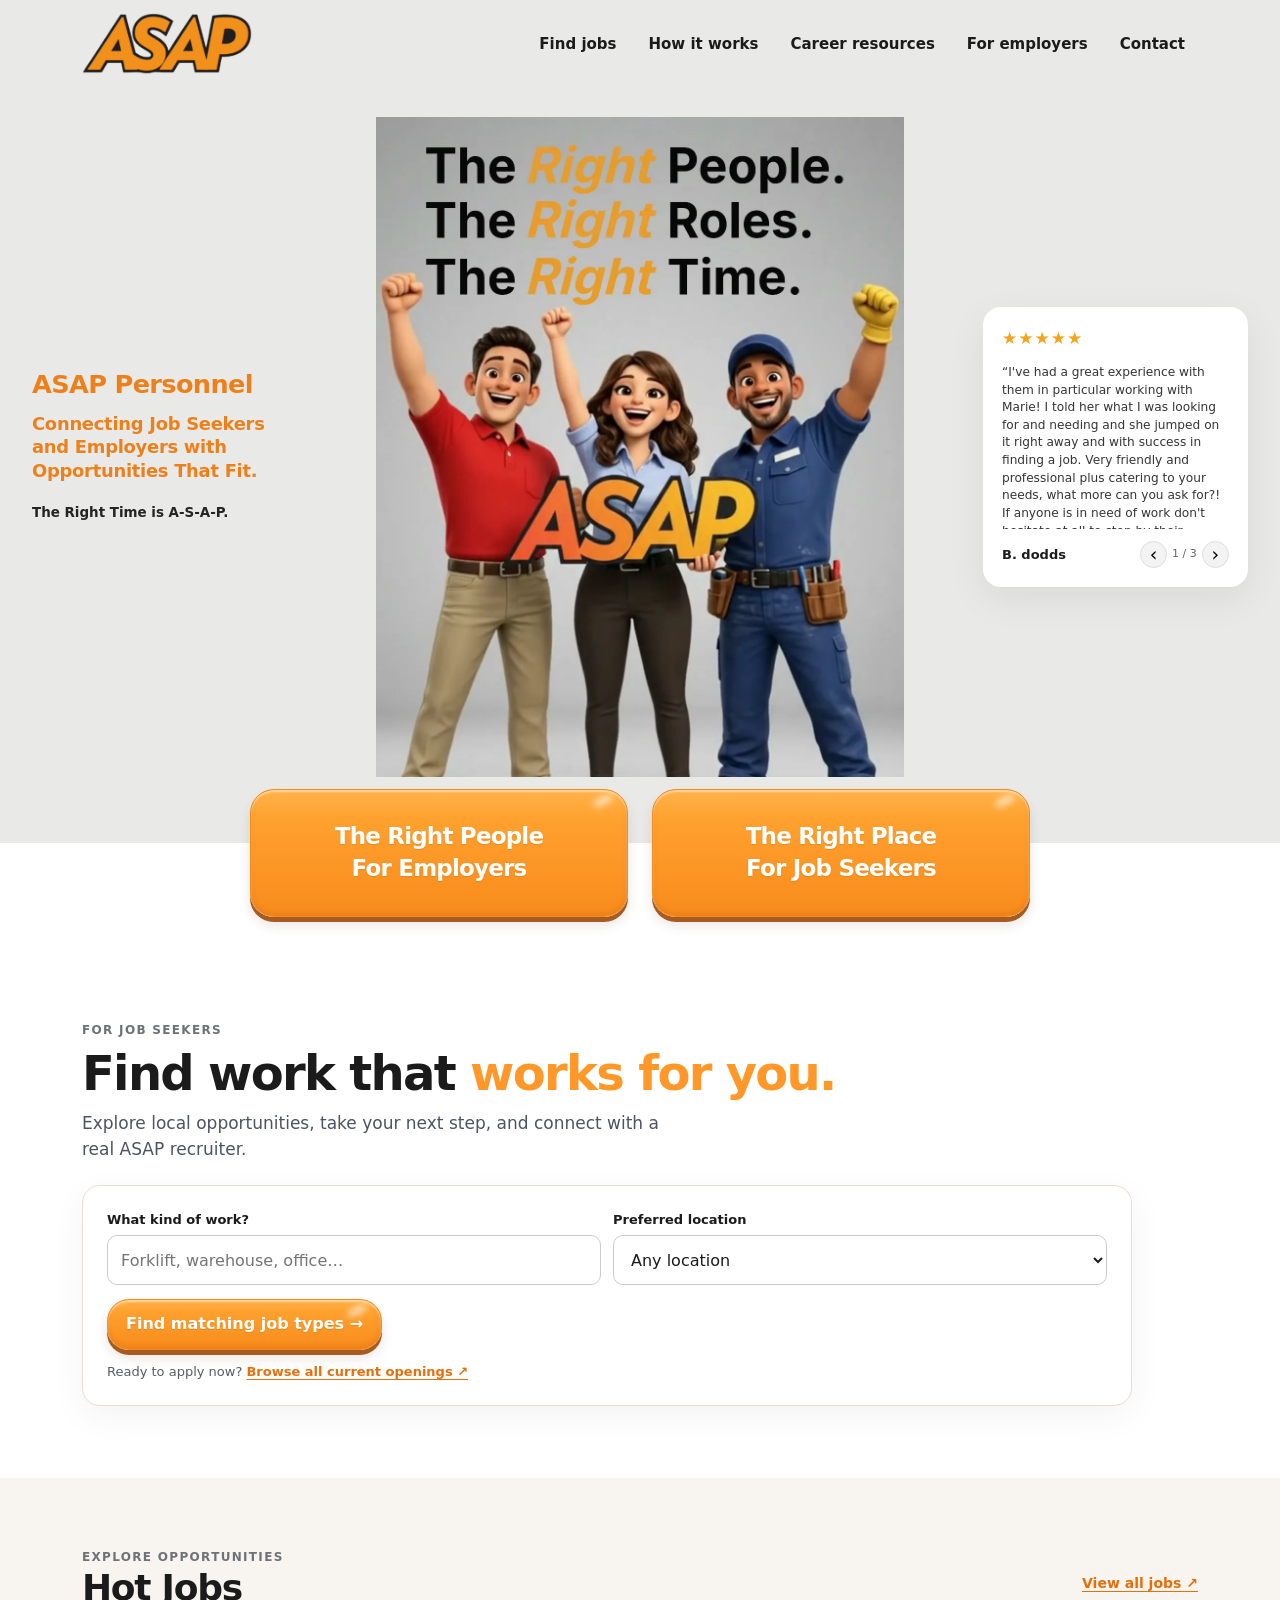
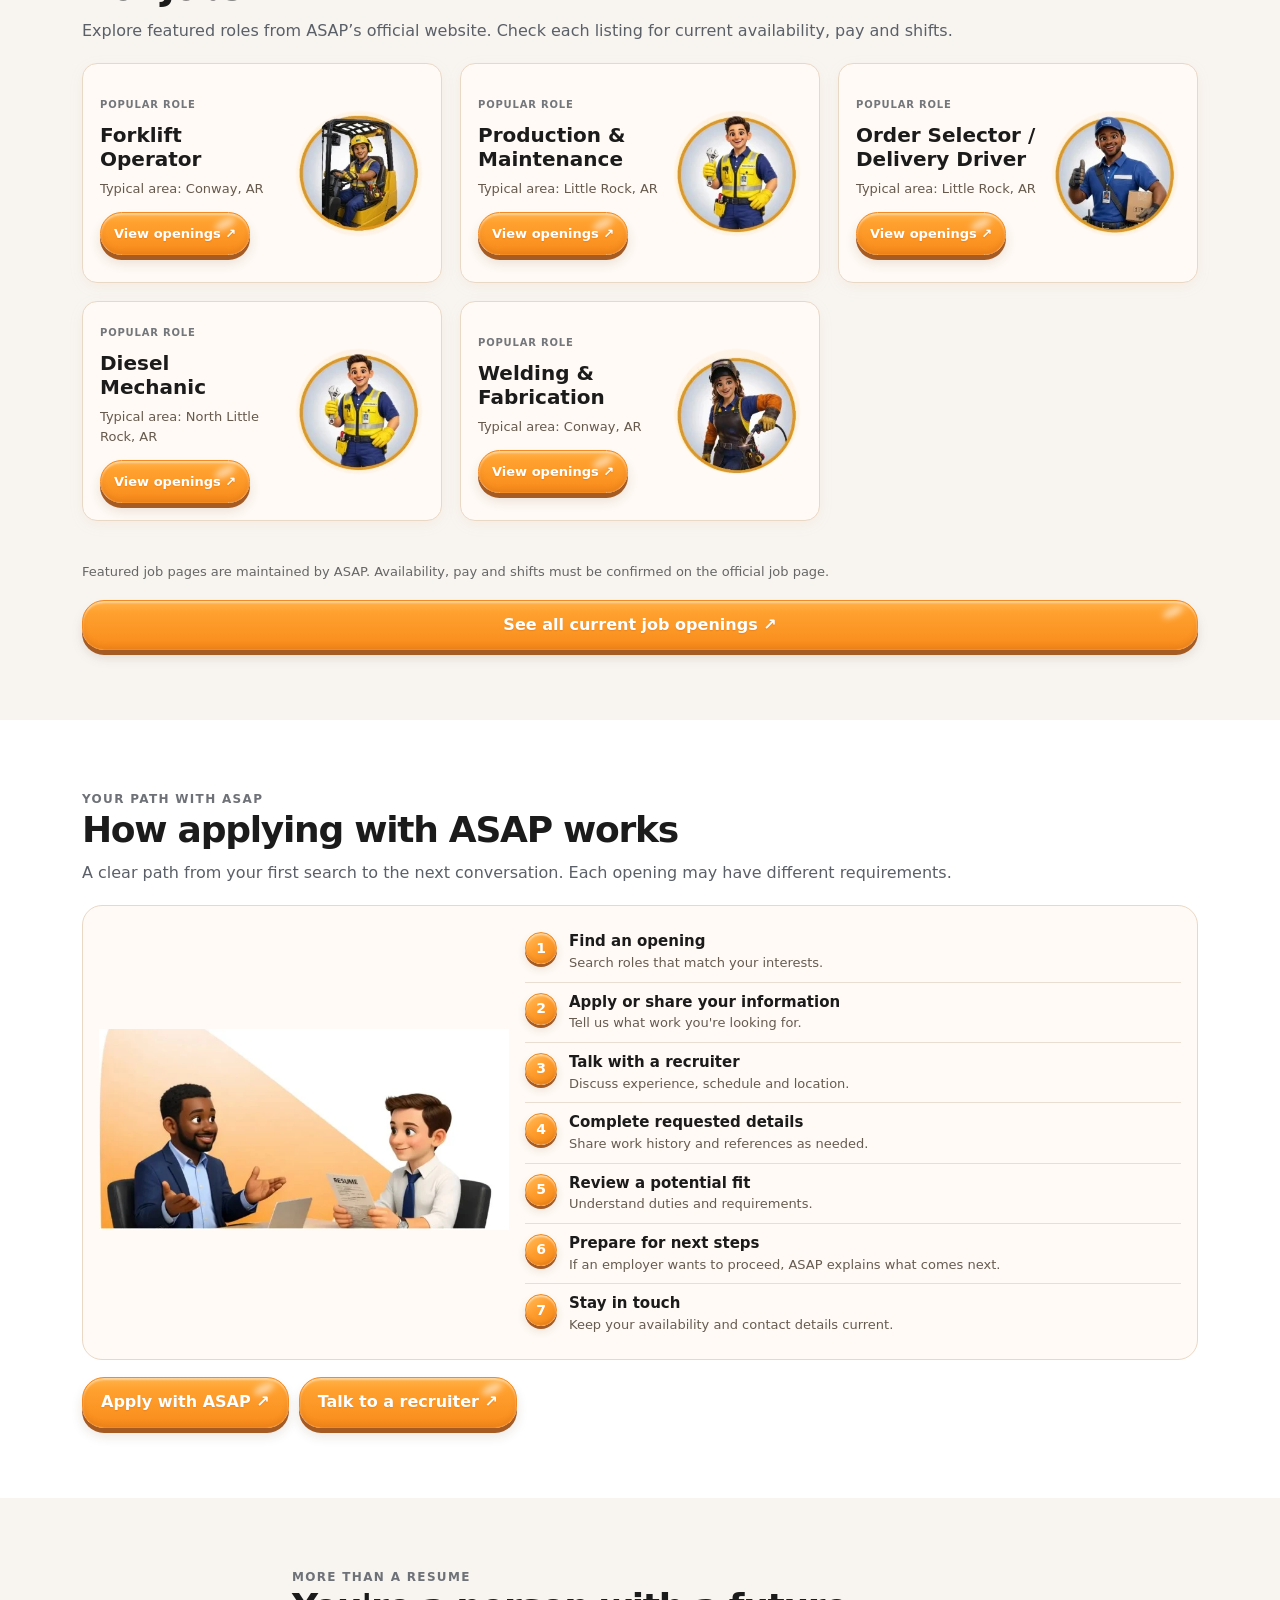
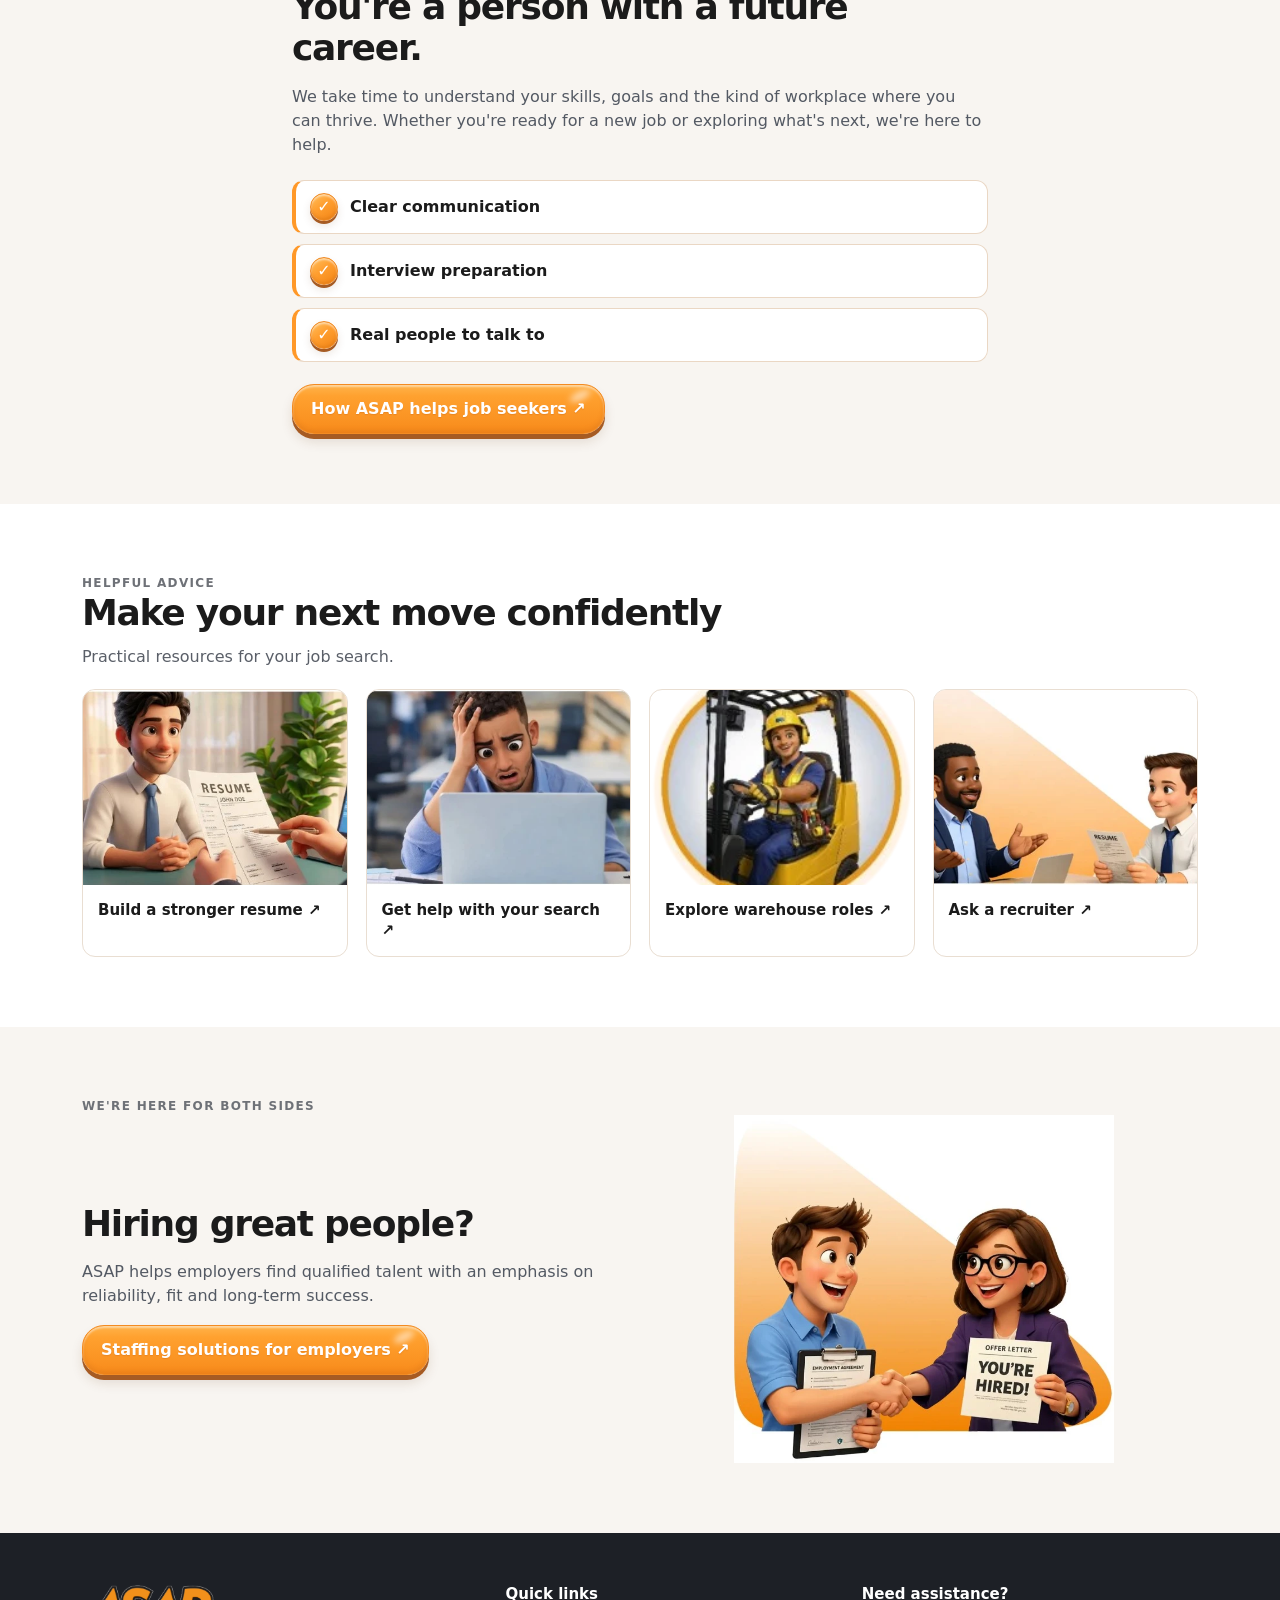
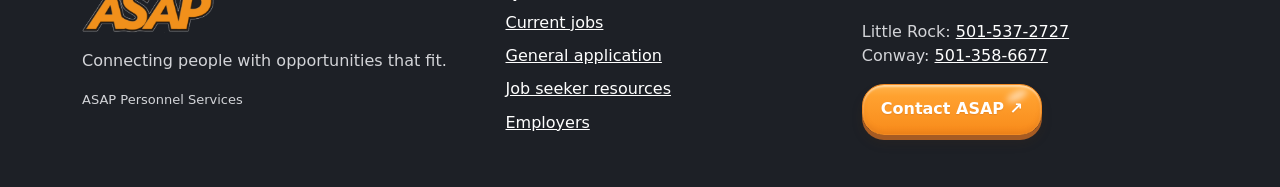
==== commit 094b74a5: "Reduce desktop side text and testimonial size to prioritize hero video" ====
--- a/index.html
+++ b/index.html
@@ -151,6 +151,31 @@
  .review-card{padding:18px;min-height:320px}
  .review-card blockquote{font-size:14px}
 }
+
+/* Desktop refinement: video is the visual focal point */
+@media(min-width:900px){
+ .hero-stage{grid-template-columns:minmax(0,.72fr) minmax(0,1.75fr) minmax(0,.72fr);gap:clamp(14px,1.6vw,26px);max-width:1510px;padding:28px clamp(22px,2.5vw,40px) 66px;align-items:center}
+ .hero-brand{align-self:center;max-width:245px}
+ .hero-brand h1{font-size:clamp(23px,2vw,34px);line-height:1.1;letter-spacing:-.025em;margin:0 0 14px}
+ .hero-brand p{font-size:clamp(16px,1.4vw,22px);line-height:1.3;letter-spacing:-.015em;margin:0 0 18px}
+ .hero-brand span{font-size:clamp(13px,1.05vw,17px);line-height:1.35}
+ .hero-stage .hero-media{max-width:590px}
+ .hero-stage .hero-media video{max-height:660px}
+ .hero-reviews{align-self:center}
+ .review-card{min-height:0;max-height:300px;padding:clamp(14px,1.5vw,22px);gap:12px;border-radius:18px}
+ .review-stars{font-size:17px;letter-spacing:1px}
+ .review-card blockquote{font-size:clamp(12px,.95vw,15px);line-height:1.45;max-height:165px;overflow:auto}
+ .review-bottom strong{font-size:13px}
+ .review-controls button{width:27px;height:27px;font-size:19px}
+ .review-controls{font-size:11px;gap:5px}
+}
+@media(min-width:900px) and (max-width:1120px){
+ .hero-stage{grid-template-columns:minmax(0,.7fr) minmax(0,1.6fr) minmax(0,.7fr)}
+ .hero-brand h1{font-size:23px}
+ .hero-brand p{font-size:16px}
+ .review-card{padding:12px;max-height:260px}
+ .review-card blockquote{font-size:12px;max-height:135px}
+}
 </style></head><body><a class="skip" href="#search">Skip to job search</a><header class="top"><div class="shell toprow"><a aria-label="ASAP home" href="#top"><img alt="ASAP" class="logo" src="assets/asap-logo-transparent.png"/></a><button aria-controls="nav" aria-expanded="false" aria-label="Open menu" class="menu-btn" id="menu">☰</button><nav aria-label="Main navigation" class="nav" id="nav"><a href="#search">Find jobs</a><a href="#how">How it works</a><a href="https://asapworksforme.com/job-seekers/">Career resources</a><a href="https://asapworksforme.com/for-employers/">For employers</a><a href="https://asapworksforme.com/contact-us/">Contact</a></nav></div></header><main id="top"><section aria-label="ASAP introduction" class="hero"><div class="hero-stage"><div class="hero-brand"><h1>ASAP Personnel</h1><p>Connecting Job Seekers and Employers with Opportunities That Fit.</p><span>The Right Time is A-S-A-P.</span></div><div class="hero-media"><video aria-label="ASAP introduction video" autoplay="" id="heroVideo" muted="" playsinline="" poster="assets/asap-hero-oct23-final.webp" preload="metadata"><source src="assets/asap-hero-oct23-v2.mp4" type="video/mp4"/></video></div><aside class="hero-reviews" aria-label="Job seeker testimonials"><div class="review-card"><div class="review-stars" id="reviewStars" aria-label="5 out of 5 stars">★★★★★</div><blockquote id="reviewQuote">“I've had a great experience with them in particular working with Marie! I told her what I was looking for and needing and she jumped on it right away and with success in finding a job. Very friendly and professional plus catering to your needs, what more can you ask for?! If anyone is in need of work don't hesitate at all to stop by their office!!”</blockquote><div class="review-bottom"><strong id="reviewAuthor">B. dodds</strong><div class="review-controls"><button type="button" id="reviewPrev" aria-label="Previous testimonial">‹</button><span id="reviewCount">1 / 3</span><button type="button" id="reviewNext" aria-label="Next testimonial">›</button></div></div></div></aside></div><div class="hero-caption hero-choice"><div class="hero-choice-buttons"><a class="hero-choice-btn" href="https://asapworksforme.com/for-employers/"><span>The Right People</span><span>For Employers</span></a><a class="hero-choice-btn" href="https://asapworksforme.com/job-seekers/"><span>The Right Place</span><span>For Job Seekers</span></a></div><p class="hero-choice-tagline">The Right Time is A-S-A-P.</p></div></section><section class="search-zone" id="search"><div class="shell"><div class="eyebrow">For job seekers</div><h1>Find work that <span style="color:var(--orange)">works for you.</span></h1><p class="lead">Explore local opportunities, take your next step, and connect with a real ASAP recruiter.</p><form class="search-card" id="jobForm"><div class="field-grid"><div class="field"><label for="keyword">What kind of work?</label><input autocomplete="off" id="keyword" name="keyword" placeholder="Forklift, warehouse, office…"/></div><div class="field"><label for="location">Preferred location</label><select id="location" name="location"><option value="">Any location</option><option value="Conway">Conway</option><option value="Little Rock">Little Rock</option><option value="North Little Rock">North Little Rock</option></select></div></div><button class="btn primary full" type="submit">Find matching job types →</button><p class="help">Ready to apply now? <a href="https://asapworksforme.com/job-openings/">Browse all current openings ↗</a></p></form></div></section><section class="section muted" id="jobs"><div class="shell"><div class="heading-row"><div><div class="eyebrow">Explore opportunities</div><h2>Hot Jobs</h2></div><a class="link" href="https://asapworksforme.com/job-openings/">View all jobs ↗</a></div><p class="sub">Explore featured roles from ASAP’s official website. Check each listing for current availability, pay and shifts.</p><div class="jobs" id="jobList"></div><p aria-live="polite" class="status" id="filterStatus" role="status"></p><p class="notice">Featured job pages are maintained by ASAP. Availability, pay and shifts must be confirmed on the official job page.</p><a class="btn primary full" href="https://asapworksforme.com/job-openings/" style="margin-top:18px">See all current job openings ↗</a></div></section><section class="section process-section" id="how"><div class="shell"><div class="eyebrow">Your path with ASAP</div><h2>How applying with ASAP works</h2><p class="sub">A clear path from your first search to the next conversation. Each opening may have different requirements.</p><div aria-label="Candidate journey" class="journey" role="group"><div class="journey-figure"><img alt="Friendly recruiter helping a job seeker" loading="lazy" src="assets/career.webp"/></div><ol class="journey-list"><li><strong>Find an opening</strong><span>Search roles that match your interests.</span></li><li><strong>Apply or share your information</strong><span>Tell us what work you're looking for.</span></li><li><strong>Talk with a recruiter</strong><span>Discuss experience, schedule and location.</span></li><li><strong>Complete requested details</strong><span>Share work history and references as needed.</span></li><li><strong>Review a potential fit</strong><span>Understand duties and requirements.</span></li><li><strong>Prepare for next steps</strong><span>If an employer wants to proceed, ASAP explains what comes next.</span></li><li><strong>Stay in touch</strong><span>Keep your availability and contact details current.</span></li></ol></div><div class="action-row process-actions"><a class="btn primary" href="https://asapworksforme.com/general-application/">Apply with ASAP ↗</a><a class="btn outline" href="https://asapworksforme.com/contact-us/">Talk to a recruiter ↗</a></div></div></section><section class="section muted"><div class="shell split"><div><div class="eyebrow">More than a resume</div><h2>You're a person with a future career.</h2><p>We take time to understand your skills, goals and the kind of workplace where you can thrive. Whether you're ready for a new job or exploring what's next, we're here to help.</p><div class="pill-row"><div class="benefit"><span aria-hidden="true" class="benefit-icon">✓</span><span>Clear communication</span></div><div class="benefit"><span aria-hidden="true" class="benefit-icon">✓</span><span>Interview preparation</span></div><div class="benefit"><span aria-hidden="true" class="benefit-icon">✓</span><span>Real people to talk to</span></div></div><a class="btn primary" href="https://asapworksforme.com/job-seekers/">How ASAP helps job seekers ↗</a></div></div></section><section class="section" id="resources"><div class="shell"><div class="eyebrow">Helpful advice</div><h2>Make your next move confidently</h2><p class="sub">Practical resources for your job search.</p><div class="resource-grid"><a class="resource" href="https://asapworksforme.com/blog/best-resume-format-in-2026-how-to-write-a-job-winning-resume-that-gets-interviews/"><img alt="Resume review" loading="lazy" src="assets/resume.webp"/><strong>Build a stronger resume ↗</strong></a><a class="resource" href="https://asapworksforme.com/blog/job-hunting-in-hard-times-simple-ways-to-finally-get-hired/"><img alt="Job seeker using a laptop" loading="lazy" src="assets/hard-times.webp"/><strong>Get help with your search ↗</strong></a><a class="resource" href="https://asapworksforme.com/job-openings/"><img alt="Warehouse worker" loading="lazy" src="assets/hot-forklift-large.png"/><strong>Explore warehouse roles ↗</strong></a><a class="resource" href="https://asapworksforme.com/contact-us/"><img alt="Career conversation" loading="lazy" src="assets/career.webp"/><strong>Ask a recruiter ↗</strong></a></div></div></section><section class="section muted"><div class="shell"><div class="eyebrow">We're here for both sides</div><div class="split"><div><h2>Hiring great people?</h2><p>ASAP helps employers find qualified talent with an emphasis on reliability, fit and long-term success.</p><a class="btn primary" href="https://asapworksforme.com/for-employers/">Staffing solutions for employers ↗</a></div><img alt="Illustration of a successful hiring partnership" loading="lazy" src="assets/partner.webp"/></div></div></section></main><footer class="footer"><div class="shell footer-grid"><div><img alt="ASAP" class="logo" src="assets/asap-logo-transparent.png"/><p>Connecting people with opportunities that fit.</p><p class="small">ASAP Personnel Services</p></div><div><h3>Quick links</h3><div class="footer-links"><a href="https://asapworksforme.com/job-openings/">Current jobs</a><a href="https://asapworksforme.com/general-application/">General application</a><a href="https://asapworksforme.com/job-seekers/">Job seeker resources</a><a href="https://asapworksforme.com/for-employers/">Employers</a></div></div><div><h3>Need assistance?</h3><p>Little Rock: <a href="tel:+15015372727">501-537-2727</a><br/>Conway: <a href="tel:+15013586677">501-358-6677</a></p><a class="btn orange" href="https://asapworksforme.com/contact-us/">Contact ASAP ↗</a></div></div></footer><script>
 const menu=document.getElementById('menu'),nav=document.getElementById('nav');menu.addEventListener('click',()=>{let open=nav.classList.toggle('open');menu.setAttribute('aria-expanded',String(open));menu.setAttribute('aria-label',open?'Close menu':'Open menu');menu.textContent=open?'×':'☰'});nav.querySelectorAll('a').forEach(a=>a.addEventListener('click',()=>{nav.classList.remove('open');menu.setAttribute('aria-expanded','false');menu.textContent='☰'}));
 const video=document.getElementById('heroVideo');video.loop=false;video.addEventListener('ended',()=>{video.pause();try{video.currentTime=Math.max(0,video.duration-.025)}catch(e){}});video.addEventListener('error',()=>{video.style.display='none';const im=document.createElement('img');im.src='assets/asap-hero-oct23-final.webp';im.alt='ASAP staffing team';im.style.cssText='display:block;width:100%;height:auto';video.parentElement.append(im)});
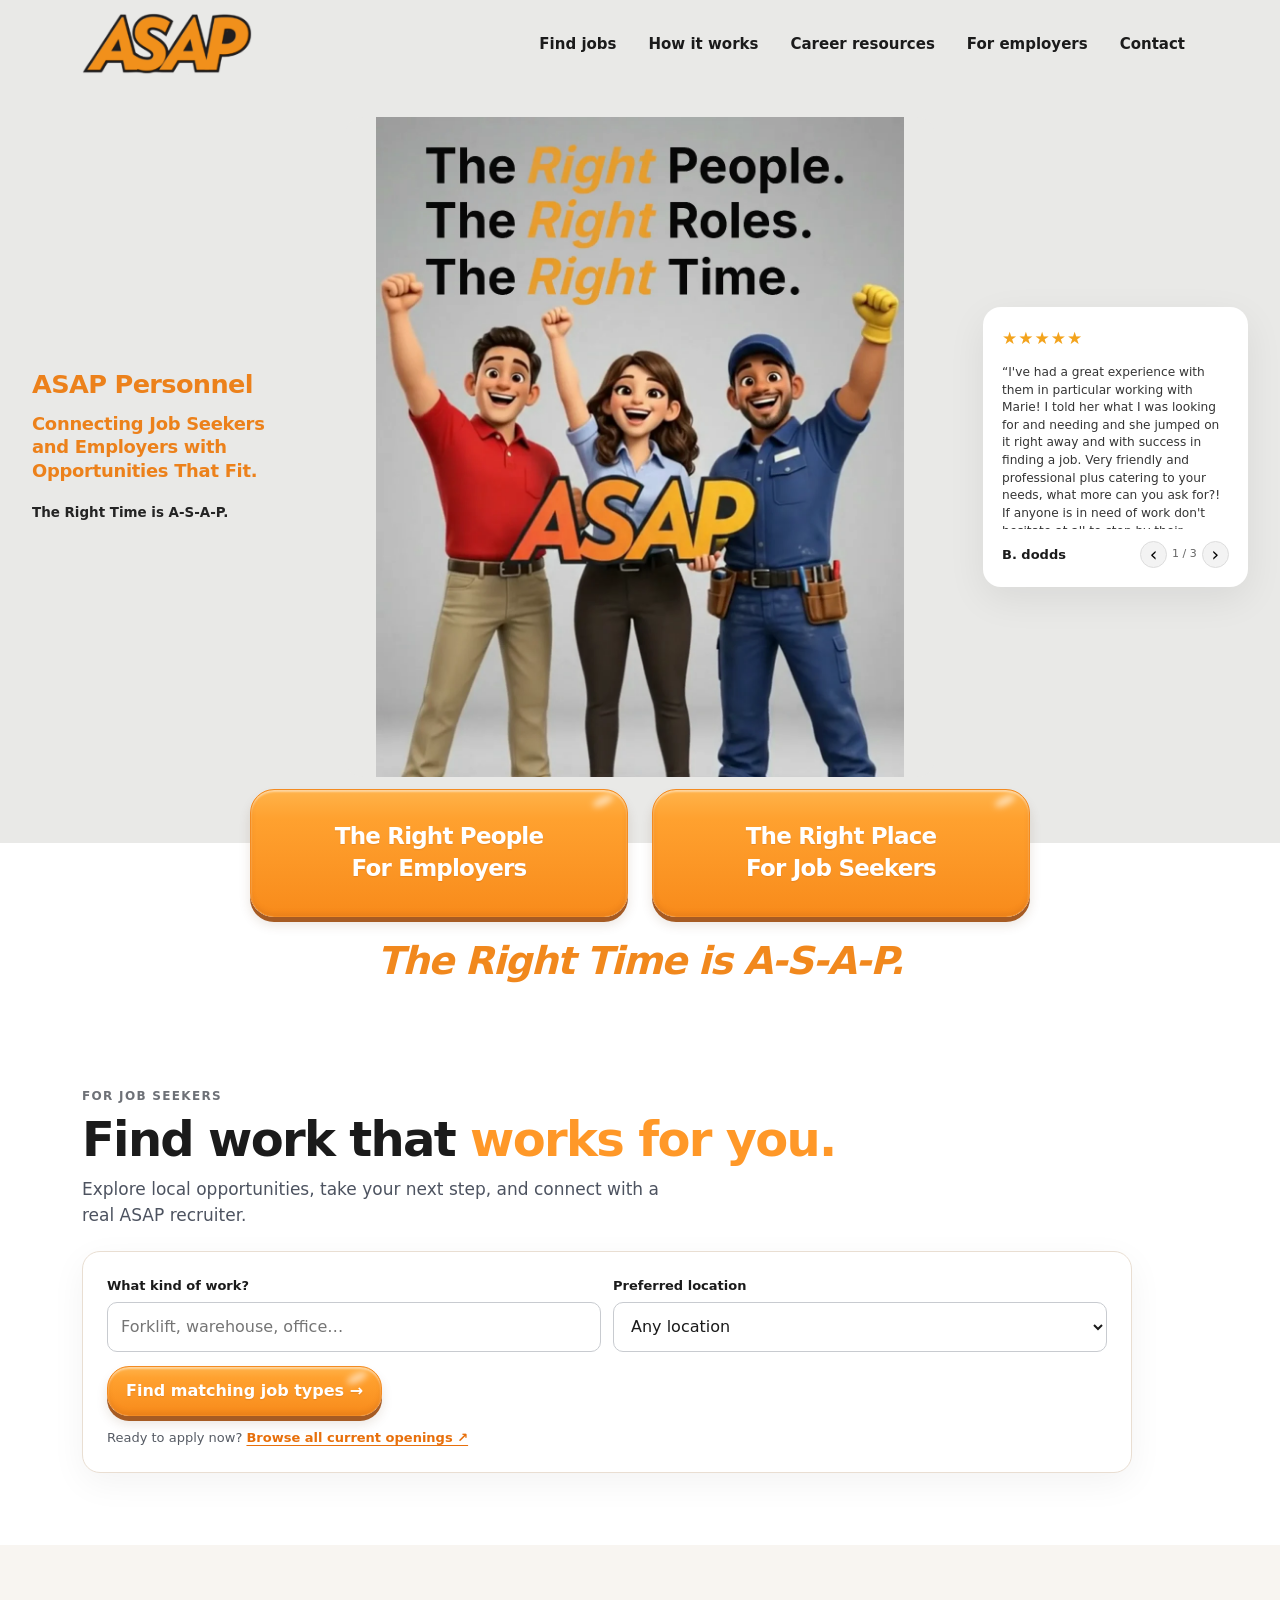
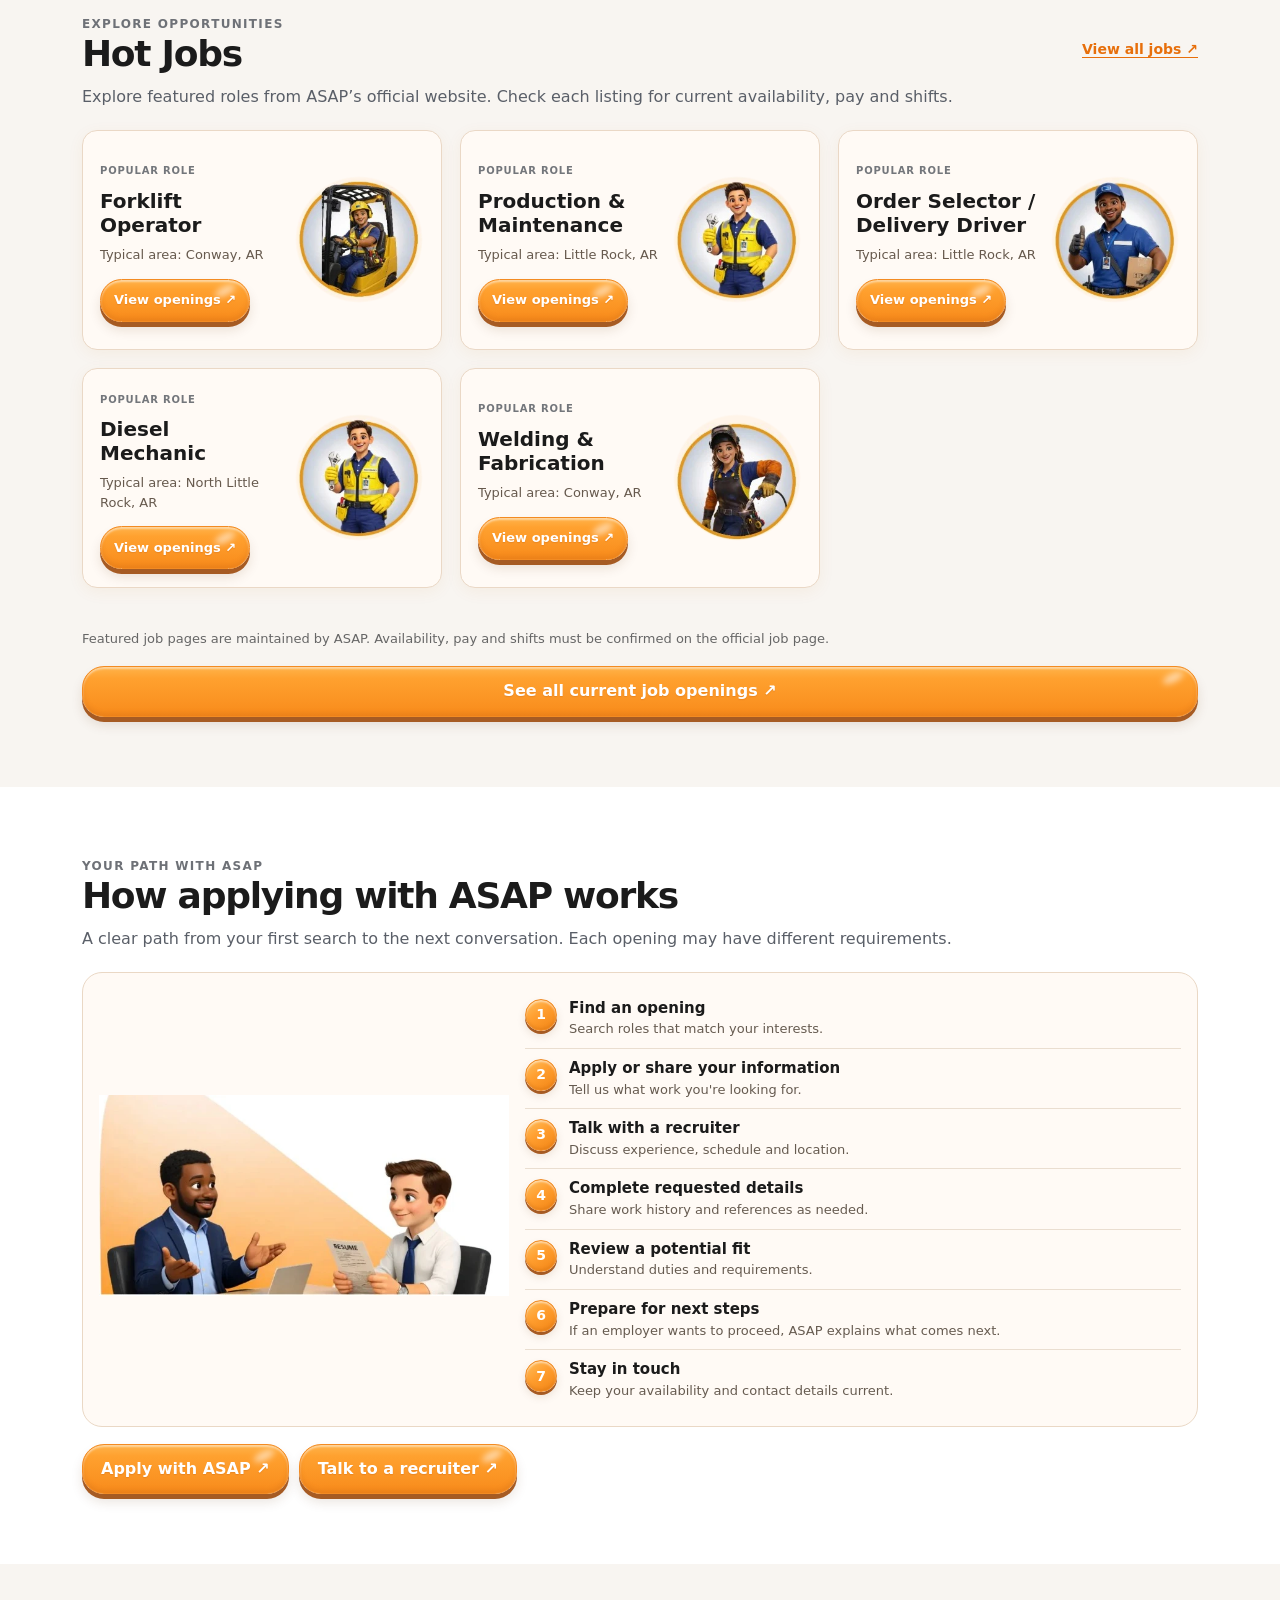
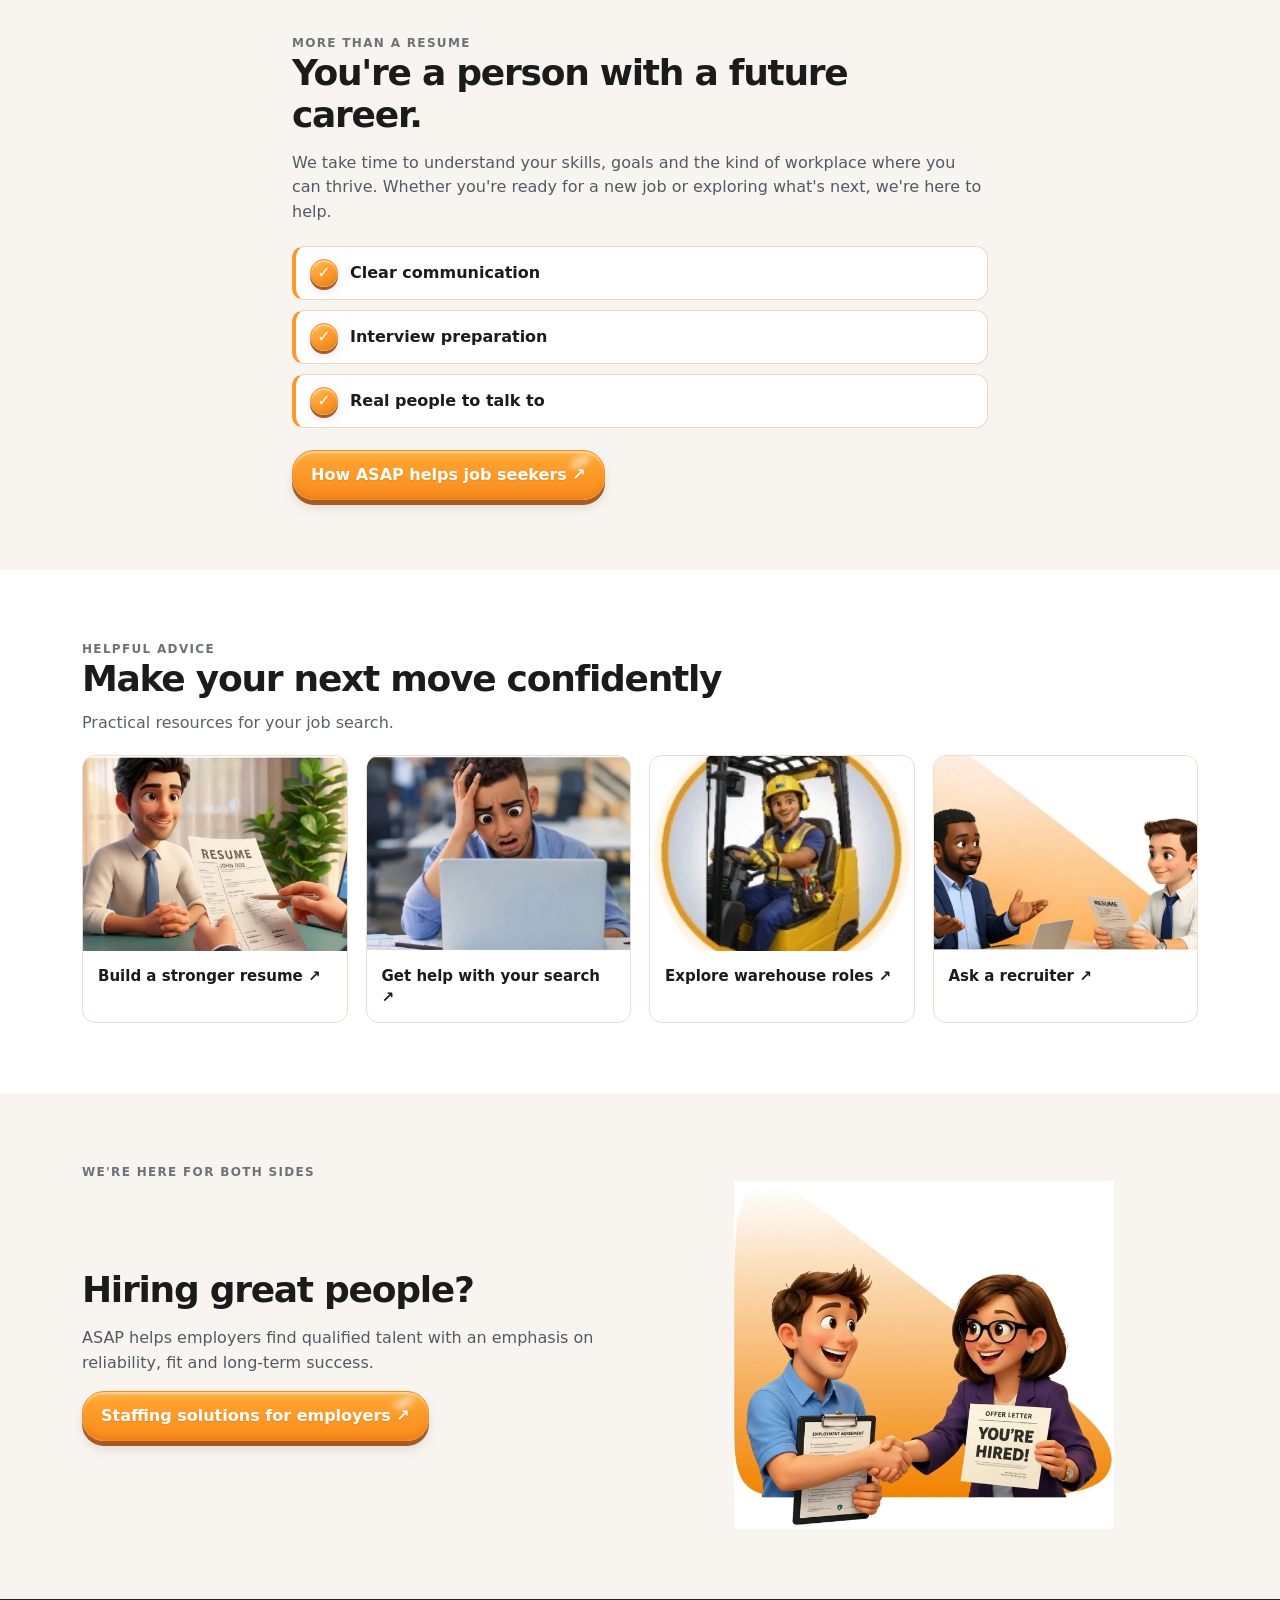
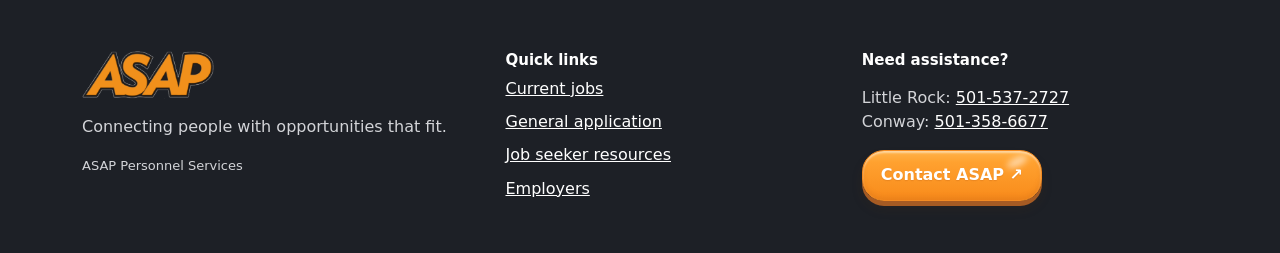
==== commit 68a244e0: "Restore bold italic orange tagline below both hero buttons" ====
--- a/index.html
+++ b/index.html
@@ -176,6 +176,14 @@
  .review-card{padding:12px;max-height:260px}
  .review-card blockquote{font-size:12px;max-height:135px}
 }
+
+/* Restore full-width orange italic tagline beneath both audience buttons */
+@media(min-width:900px){
+ .hero-choice-tagline{display:block!important;color:#f1881d!important;font-weight:900!important;font-style:italic!important;letter-spacing:-.035em!important;text-align:center!important;width:100%!important;max-width:780px!important;margin:22px auto 0!important;font-size:clamp(27px,3vw,42px)!important;line-height:1.15!important;white-space:nowrap}
+}
+@media(max-width:899px){
+ .hero-choice-tagline{font-style:italic!important;font-weight:900!important;color:#f1881d!important}
+}
 </style></head><body><a class="skip" href="#search">Skip to job search</a><header class="top"><div class="shell toprow"><a aria-label="ASAP home" href="#top"><img alt="ASAP" class="logo" src="assets/asap-logo-transparent.png"/></a><button aria-controls="nav" aria-expanded="false" aria-label="Open menu" class="menu-btn" id="menu">☰</button><nav aria-label="Main navigation" class="nav" id="nav"><a href="#search">Find jobs</a><a href="#how">How it works</a><a href="https://asapworksforme.com/job-seekers/">Career resources</a><a href="https://asapworksforme.com/for-employers/">For employers</a><a href="https://asapworksforme.com/contact-us/">Contact</a></nav></div></header><main id="top"><section aria-label="ASAP introduction" class="hero"><div class="hero-stage"><div class="hero-brand"><h1>ASAP Personnel</h1><p>Connecting Job Seekers and Employers with Opportunities That Fit.</p><span>The Right Time is A-S-A-P.</span></div><div class="hero-media"><video aria-label="ASAP introduction video" autoplay="" id="heroVideo" muted="" playsinline="" poster="assets/asap-hero-oct23-final.webp" preload="metadata"><source src="assets/asap-hero-oct23-v2.mp4" type="video/mp4"/></video></div><aside class="hero-reviews" aria-label="Job seeker testimonials"><div class="review-card"><div class="review-stars" id="reviewStars" aria-label="5 out of 5 stars">★★★★★</div><blockquote id="reviewQuote">“I've had a great experience with them in particular working with Marie! I told her what I was looking for and needing and she jumped on it right away and with success in finding a job. Very friendly and professional plus catering to your needs, what more can you ask for?! If anyone is in need of work don't hesitate at all to stop by their office!!”</blockquote><div class="review-bottom"><strong id="reviewAuthor">B. dodds</strong><div class="review-controls"><button type="button" id="reviewPrev" aria-label="Previous testimonial">‹</button><span id="reviewCount">1 / 3</span><button type="button" id="reviewNext" aria-label="Next testimonial">›</button></div></div></div></aside></div><div class="hero-caption hero-choice"><div class="hero-choice-buttons"><a class="hero-choice-btn" href="https://asapworksforme.com/for-employers/"><span>The Right People</span><span>For Employers</span></a><a class="hero-choice-btn" href="https://asapworksforme.com/job-seekers/"><span>The Right Place</span><span>For Job Seekers</span></a></div><p class="hero-choice-tagline">The Right Time is A-S-A-P.</p></div></section><section class="search-zone" id="search"><div class="shell"><div class="eyebrow">For job seekers</div><h1>Find work that <span style="color:var(--orange)">works for you.</span></h1><p class="lead">Explore local opportunities, take your next step, and connect with a real ASAP recruiter.</p><form class="search-card" id="jobForm"><div class="field-grid"><div class="field"><label for="keyword">What kind of work?</label><input autocomplete="off" id="keyword" name="keyword" placeholder="Forklift, warehouse, office…"/></div><div class="field"><label for="location">Preferred location</label><select id="location" name="location"><option value="">Any location</option><option value="Conway">Conway</option><option value="Little Rock">Little Rock</option><option value="North Little Rock">North Little Rock</option></select></div></div><button class="btn primary full" type="submit">Find matching job types →</button><p class="help">Ready to apply now? <a href="https://asapworksforme.com/job-openings/">Browse all current openings ↗</a></p></form></div></section><section class="section muted" id="jobs"><div class="shell"><div class="heading-row"><div><div class="eyebrow">Explore opportunities</div><h2>Hot Jobs</h2></div><a class="link" href="https://asapworksforme.com/job-openings/">View all jobs ↗</a></div><p class="sub">Explore featured roles from ASAP’s official website. Check each listing for current availability, pay and shifts.</p><div class="jobs" id="jobList"></div><p aria-live="polite" class="status" id="filterStatus" role="status"></p><p class="notice">Featured job pages are maintained by ASAP. Availability, pay and shifts must be confirmed on the official job page.</p><a class="btn primary full" href="https://asapworksforme.com/job-openings/" style="margin-top:18px">See all current job openings ↗</a></div></section><section class="section process-section" id="how"><div class="shell"><div class="eyebrow">Your path with ASAP</div><h2>How applying with ASAP works</h2><p class="sub">A clear path from your first search to the next conversation. Each opening may have different requirements.</p><div aria-label="Candidate journey" class="journey" role="group"><div class="journey-figure"><img alt="Friendly recruiter helping a job seeker" loading="lazy" src="assets/career.webp"/></div><ol class="journey-list"><li><strong>Find an opening</strong><span>Search roles that match your interests.</span></li><li><strong>Apply or share your information</strong><span>Tell us what work you're looking for.</span></li><li><strong>Talk with a recruiter</strong><span>Discuss experience, schedule and location.</span></li><li><strong>Complete requested details</strong><span>Share work history and references as needed.</span></li><li><strong>Review a potential fit</strong><span>Understand duties and requirements.</span></li><li><strong>Prepare for next steps</strong><span>If an employer wants to proceed, ASAP explains what comes next.</span></li><li><strong>Stay in touch</strong><span>Keep your availability and contact details current.</span></li></ol></div><div class="action-row process-actions"><a class="btn primary" href="https://asapworksforme.com/general-application/">Apply with ASAP ↗</a><a class="btn outline" href="https://asapworksforme.com/contact-us/">Talk to a recruiter ↗</a></div></div></section><section class="section muted"><div class="shell split"><div><div class="eyebrow">More than a resume</div><h2>You're a person with a future career.</h2><p>We take time to understand your skills, goals and the kind of workplace where you can thrive. Whether you're ready for a new job or exploring what's next, we're here to help.</p><div class="pill-row"><div class="benefit"><span aria-hidden="true" class="benefit-icon">✓</span><span>Clear communication</span></div><div class="benefit"><span aria-hidden="true" class="benefit-icon">✓</span><span>Interview preparation</span></div><div class="benefit"><span aria-hidden="true" class="benefit-icon">✓</span><span>Real people to talk to</span></div></div><a class="btn primary" href="https://asapworksforme.com/job-seekers/">How ASAP helps job seekers ↗</a></div></div></section><section class="section" id="resources"><div class="shell"><div class="eyebrow">Helpful advice</div><h2>Make your next move confidently</h2><p class="sub">Practical resources for your job search.</p><div class="resource-grid"><a class="resource" href="https://asapworksforme.com/blog/best-resume-format-in-2026-how-to-write-a-job-winning-resume-that-gets-interviews/"><img alt="Resume review" loading="lazy" src="assets/resume.webp"/><strong>Build a stronger resume ↗</strong></a><a class="resource" href="https://asapworksforme.com/blog/job-hunting-in-hard-times-simple-ways-to-finally-get-hired/"><img alt="Job seeker using a laptop" loading="lazy" src="assets/hard-times.webp"/><strong>Get help with your search ↗</strong></a><a class="resource" href="https://asapworksforme.com/job-openings/"><img alt="Warehouse worker" loading="lazy" src="assets/hot-forklift-large.png"/><strong>Explore warehouse roles ↗</strong></a><a class="resource" href="https://asapworksforme.com/contact-us/"><img alt="Career conversation" loading="lazy" src="assets/career.webp"/><strong>Ask a recruiter ↗</strong></a></div></div></section><section class="section muted"><div class="shell"><div class="eyebrow">We're here for both sides</div><div class="split"><div><h2>Hiring great people?</h2><p>ASAP helps employers find qualified talent with an emphasis on reliability, fit and long-term success.</p><a class="btn primary" href="https://asapworksforme.com/for-employers/">Staffing solutions for employers ↗</a></div><img alt="Illustration of a successful hiring partnership" loading="lazy" src="assets/partner.webp"/></div></div></section></main><footer class="footer"><div class="shell footer-grid"><div><img alt="ASAP" class="logo" src="assets/asap-logo-transparent.png"/><p>Connecting people with opportunities that fit.</p><p class="small">ASAP Personnel Services</p></div><div><h3>Quick links</h3><div class="footer-links"><a href="https://asapworksforme.com/job-openings/">Current jobs</a><a href="https://asapworksforme.com/general-application/">General application</a><a href="https://asapworksforme.com/job-seekers/">Job seeker resources</a><a href="https://asapworksforme.com/for-employers/">Employers</a></div></div><div><h3>Need assistance?</h3><p>Little Rock: <a href="tel:+15015372727">501-537-2727</a><br/>Conway: <a href="tel:+15013586677">501-358-6677</a></p><a class="btn orange" href="https://asapworksforme.com/contact-us/">Contact ASAP ↗</a></div></div></footer><script>
 const menu=document.getElementById('menu'),nav=document.getElementById('nav');menu.addEventListener('click',()=>{let open=nav.classList.toggle('open');menu.setAttribute('aria-expanded',String(open));menu.setAttribute('aria-label',open?'Close menu':'Open menu');menu.textContent=open?'×':'☰'});nav.querySelectorAll('a').forEach(a=>a.addEventListener('click',()=>{nav.classList.remove('open');menu.setAttribute('aria-expanded','false');menu.textContent='☰'}));
 const video=document.getElementById('heroVideo');video.loop=false;video.addEventListener('ended',()=>{video.pause();try{video.currentTime=Math.max(0,video.duration-.025)}catch(e){}});video.addEventListener('error',()=>{video.style.display='none';const im=document.createElement('img');im.src='assets/asap-hero-oct23-final.webp';im.alt='ASAP staffing team';im.style.cssText='display:block;width:100%;height:auto';video.parentElement.append(im)});
